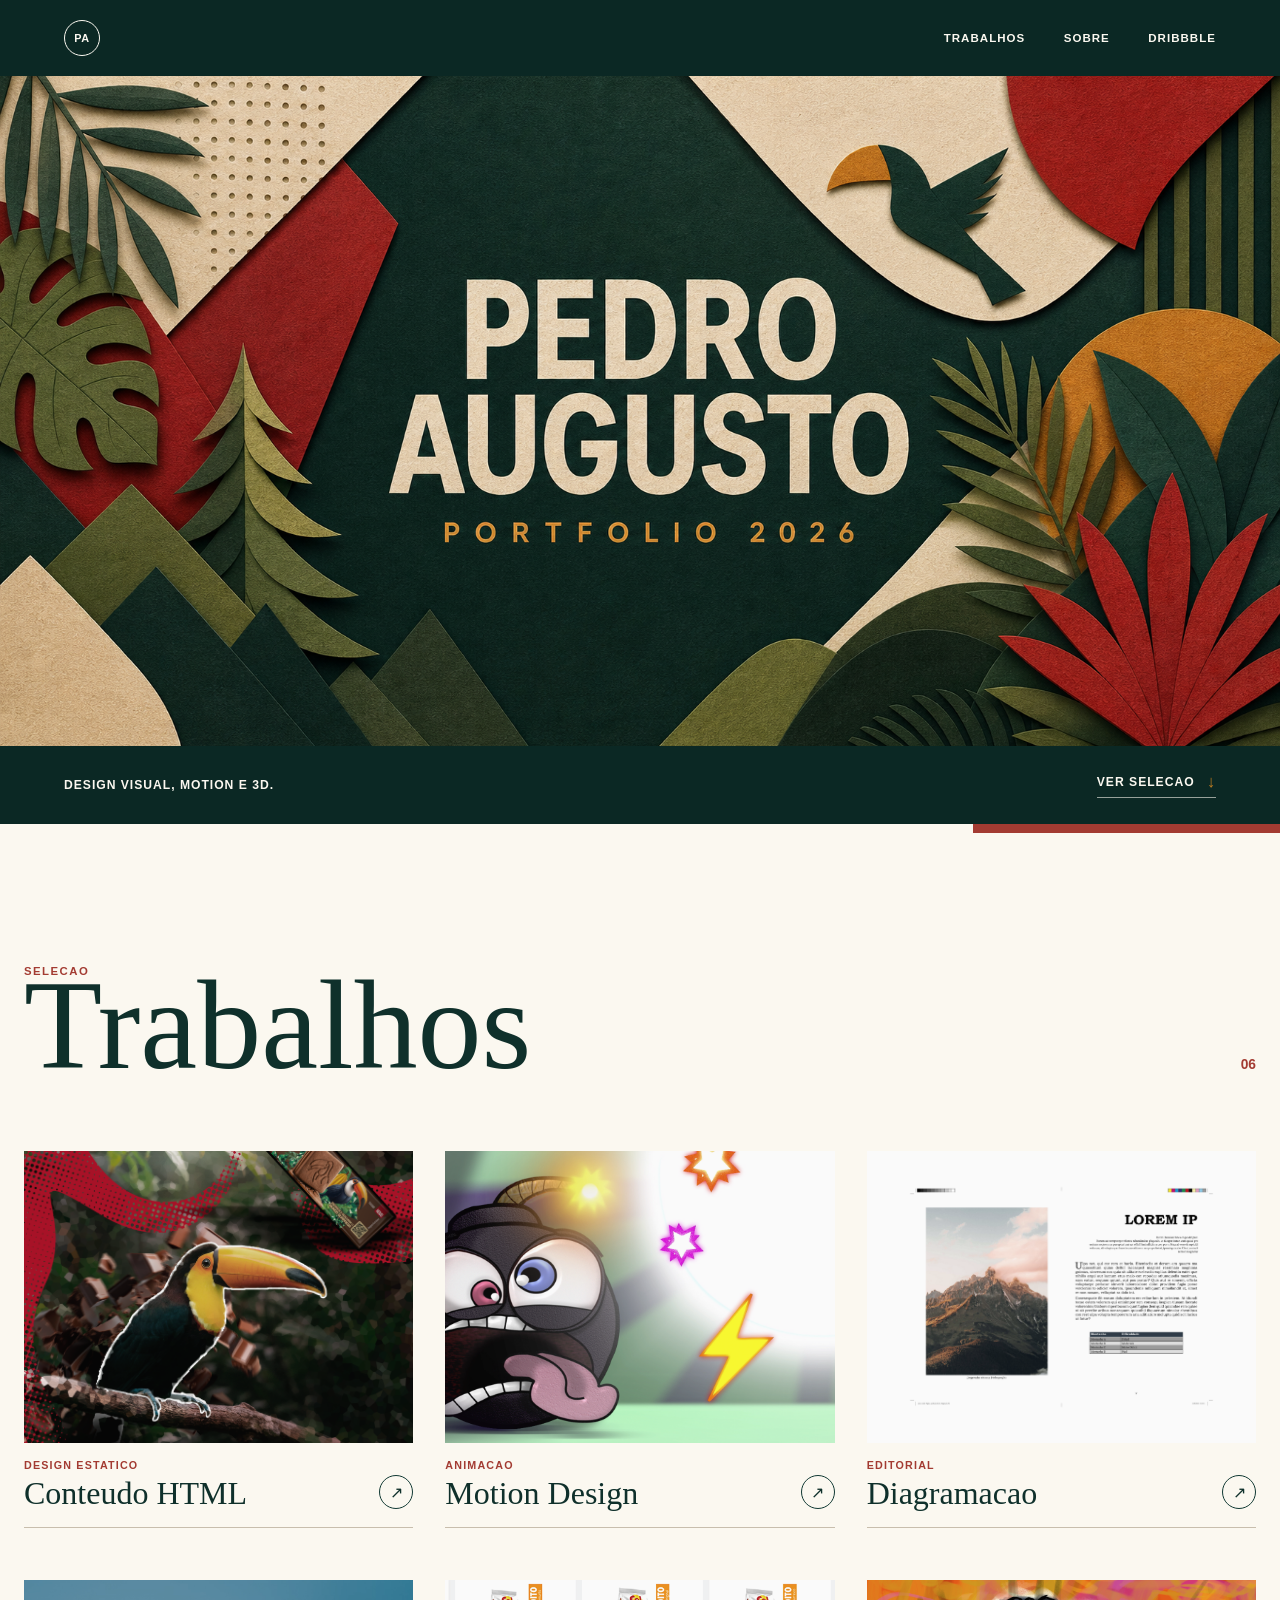
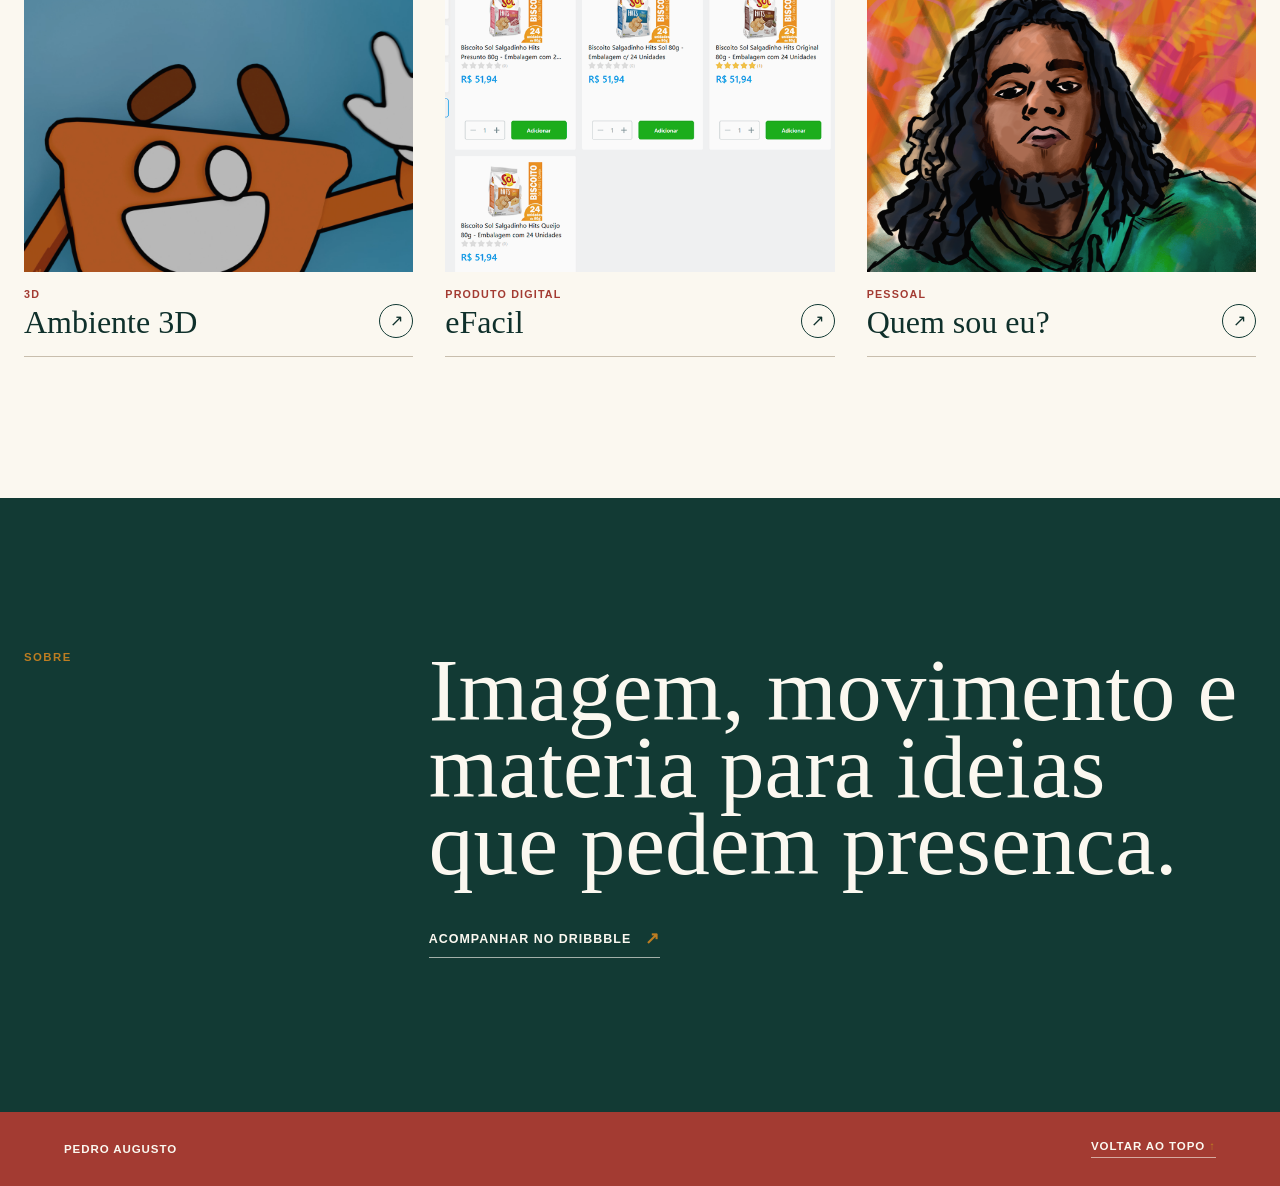
==== index.html @ 2bfa4f3a "Modernizar cards e animacoes do portfolio Updated stylesheet link and modified project section to en" ====
<!doctype html>
<html lang="pt-BR">
  <head>
    <meta charset="utf-8" />
    <meta name="viewport" content="width=device-width, initial-scale=1" />
    <meta
      name="description"
      content="Portfolio de Pedro Augusto: design visual, motion, editorial e 3D."
    />
    <meta property="og:title" content="Pedro Augusto | Portfolio 2026" />
    <meta
      property="og:description"
      content="Design visual, motion, editorial e 3D."
    />
    <meta
      property="og:image"
      content="https://pepogugu.github.io/Portf-lio/public/og.png"
    />
    <title>Pedro Augusto | Portfolio 2026</title>
    <link rel="stylesheet" href="./portfolio.css?v=modern-windows" />
  </head>
  <body>
    <header class="site-header">
      <a class="monogram" href="#inicio" aria-label="Pedro Augusto, inicio">PA</a>
      <nav aria-label="Navegacao principal">
        <a href="#trabalhos">Trabalhos</a>
        <a href="#sobre">Sobre</a>
        <a
          href="https://dribbble.com/shots/26681140-PORTF-LIO-ANIMA-O-MOTION-DESIGN"
          target="_blank"
          rel="noreferrer"
        >
          Dribbble
        </a>
      </nav>
    </header>

    <main>
      <section class="cover" id="inicio" aria-labelledby="portfolio-title">
        <h1 class="visually-hidden" id="portfolio-title">Pedro Augusto | Portfolio 2026</h1>
        <img
          class="cover-art"
          src="./public/og.png"
          alt="Identidade visual de Pedro Augusto em colagem de papel recortado"
        />
        <div class="cover-caption">
          <p>Design visual, motion e 3D.</p>
          <a href="#trabalhos">Ver selecao <span aria-hidden="true">&darr;</span></a>
        </div>
      </section>

      <section class="work" id="trabalhos" aria-labelledby="work-title">
        <div class="content-frame">
          <div class="section-heading reveal">
            <div>
              <p class="eyebrow">Selecao</p>
              <h2 id="work-title">Trabalhos</h2>
            </div>
            <span class="section-count">06</span>
          </div>

          <div class="project-grid">
            <article class="project reveal" style="--reveal-delay: 40ms">
              <a href="./public/projects/html-design-estatico.png" target="_blank" rel="noreferrer">
                <div class="project-media">
                  <img src="./public/projects/html-design-estatico.png" alt="Conteudo HTML" />
                </div>
                <div class="project-meta">
                  <div>
                    <p>Design estatico</p>
                    <h3>Conteudo HTML</h3>
                  </div>
                  <span aria-hidden="true">&nearr;</span>
                </div>
              </a>
            </article>

            <article class="project reveal" style="--reveal-delay: 100ms">
              <a href="./public/projects/motion-design.png" target="_blank" rel="noreferrer">
                <div class="project-media">
                  <img src="./public/projects/motion-design.png" alt="Motion Design" />
                </div>
                <div class="project-meta">
                  <div>
                    <p>Animacao</p>
                    <h3>Motion Design</h3>
                  </div>
                  <span aria-hidden="true">&nearr;</span>
                </div>
              </a>
            </article>

            <article class="project reveal" style="--reveal-delay: 160ms">
              <a href="./public/projects/diagramacao.jpg" target="_blank" rel="noreferrer">
                <div class="project-media">
                  <img src="./public/projects/diagramacao.jpg" alt="Diagramacao" />
                </div>
                <div class="project-meta">
                  <div>
                    <p>Editorial</p>
                    <h3>Diagramacao</h3>
                  </div>
                  <span aria-hidden="true">&nearr;</span>
                </div>
              </a>
            </article>

            <article class="project reveal" style="--reveal-delay: 220ms">
              <a href="./public/projects/ambiente-3d.png" target="_blank" rel="noreferrer">
                <div class="project-media">
                  <img src="./public/projects/ambiente-3d.png" alt="Ambiente 3D" />
                </div>
                <div class="project-meta">
                  <div>
                    <p>3D</p>
                    <h3>Ambiente 3D</h3>
                  </div>
                  <span aria-hidden="true">&nearr;</span>
                </div>
              </a>
            </article>

            <article class="project reveal" style="--reveal-delay: 280ms">
              <a href="./public/projects/efacil.png" target="_blank" rel="noreferrer">
                <div class="project-media">
                  <img src="./public/projects/efacil.png" alt="eFacil" />
                </div>
                <div class="project-meta">
                  <div>
                    <p>Produto digital</p>
                    <h3>eFacil</h3>
                  </div>
                  <span aria-hidden="true">&nearr;</span>
                </div>
              </a>
            </article>

            <article class="project reveal" style="--reveal-delay: 340ms">
              <a href="./public/projects/quem-sou-eu.png" target="_blank" rel="noreferrer">
                <div class="project-media">
                  <img src="./public/projects/quem-sou-eu.png" alt="Quem sou eu?" />
                </div>
                <div class="project-meta">
                  <div>
                    <p>Pessoal</p>
                    <h3>Quem sou eu?</h3>
                  </div>
                  <span aria-hidden="true">&nearr;</span>
                </div>
              </a>
            </article>
          </div>
        </div>
      </section>

      <section class="about" id="sobre">
        <div class="content-frame about-layout reveal">
          <p class="eyebrow">Sobre</p>
          <div>
            <h2>Imagem, movimento e materia para ideias que pedem presenca.</h2>
            <a
              class="about-link"
              href="https://dribbble.com/shots/26681140-PORTF-LIO-ANIMA-O-MOTION-DESIGN"
              target="_blank"
              rel="noreferrer"
            >
              Acompanhar no Dribbble <span aria-hidden="true">&nearr;</span>
            </a>
          </div>
        </div>
      </section>
    </main>

    <footer>
      <p>Pedro Augusto</p>
      <a href="#inicio">Voltar ao topo <span aria-hidden="true">&uarr;</span></a>
    </footer>

    <script>
      const reduceMotion = window.matchMedia("(prefers-reduced-motion: reduce)");
      const revealItems = document.querySelectorAll(".reveal");

      if (!reduceMotion.matches && "IntersectionObserver" in window) {
        document.documentElement.classList.add("motion-ready");
        const observer = new IntersectionObserver(
          (entries, currentObserver) => {
            entries.forEach((entry) => {
              if (entry.isIntersecting) {
                entry.target.classList.add("is-visible");
                currentObserver.unobserve(entry.target);
              }
            });
          },
          { threshold: 0.12 }
        );

        revealItems.forEach((item) => observer.observe(item));
      } else {
        revealItems.forEach((item) => item.classList.add("is-visible"));
      }
    </script>
  </body>
</html>
---- portfolio.css ----
:root {
  --paper: #f1eadc;
  --paper-light: #fbf8f0;
  --ink: #0f302b;
  --forest: #123a34;
  --forest-deep: #0b2824;
  --brick: #a33b32;
  --ochre: #bd7d22;
  --moss: #64723a;
  --line: #c8bead;
}

* {
  box-sizing: border-box;
}

html {
  scroll-behavior: smooth;
}

body {
  min-width: 320px;
  margin: 0;
  background: var(--paper);
  color: var(--ink);
  font-family: Arial, Helvetica, sans-serif;
}

::selection {
  background: var(--brick);
  color: var(--paper-light);
}

a {
  color: inherit;
  text-decoration: none;
}

img {
  display: block;
  max-width: 100%;
}

.visually-hidden {
  position: absolute;
  width: 1px;
  height: 1px;
  overflow: hidden;
  clip: rect(0 0 0 0);
  clip-path: inset(50%);
  white-space: nowrap;
}

.content-frame {
  width: min(100% - 48px, 1440px);
  margin: 0 auto;
}

.site-header {
  display: flex;
  min-height: 76px;
  align-items: center;
  justify-content: space-between;
  padding: 0 clamp(24px, 5vw, 76px);
  background: var(--forest-deep);
  color: var(--paper-light);
}

.monogram {
  display: grid;
  width: 36px;
  height: 36px;
  place-items: center;
  border: 1px solid currentColor;
  border-radius: 50%;
  color: var(--paper-light);
  font-size: 0.68rem;
  font-weight: 800;
  letter-spacing: 0.05em;
}

.site-header nav {
  display: flex;
  gap: clamp(18px, 3vw, 44px);
  align-items: center;
  font-size: 0.72rem;
  font-weight: 800;
  letter-spacing: 0.09em;
  text-transform: uppercase;
}

.site-header nav a {
  border-bottom: 1px solid transparent;
  padding: 7px 0;
}

.site-header nav a:hover {
  border-color: var(--ochre);
}

.cover {
  background: var(--forest-deep);
}

.cover-art {
  width: 100%;
  aspect-ratio: 1.91 / 1;
  object-fit: cover;
  object-position: center;
}

.cover-caption {
  display: flex;
  min-height: 78px;
  align-items: center;
  justify-content: space-between;
  gap: 24px;
  padding: 18px clamp(24px, 5vw, 76px);
  background: var(--forest-deep);
  color: var(--paper-light);
}

.cover-caption p,
.cover-caption a {
  margin: 0;
  font-size: 0.76rem;
  font-weight: 800;
  letter-spacing: 0.08em;
  text-transform: uppercase;
}

.cover-caption a {
  display: inline-flex;
  gap: 12px;
  align-items: center;
  border-bottom: 1px solid rgb(251 248 240 / 58%);
  padding-bottom: 5px;
}

.cover-caption a span {
  color: var(--ochre);
  font-size: 1.05rem;
}

.work {
  position: relative;
  overflow: hidden;
  padding: clamp(80px, 11vw, 170px) 0;
  background: var(--paper-light);
}

.work::before {
  position: absolute;
  top: 0;
  right: 0;
  width: min(24vw, 360px);
  height: 9px;
  background: var(--brick);
  content: "";
}

.section-heading {
  display: grid;
  grid-template-columns: 1fr auto;
  gap: 12px 24px;
  align-items: end;
  margin-bottom: clamp(42px, 6vw, 78px);
}

.eyebrow {
  grid-column: 1 / -1;
  margin: 0;
  color: var(--brick);
  font-size: 0.71rem;
  font-weight: 800;
  letter-spacing: 0.13em;
  text-transform: uppercase;
}

.section-heading h2,
.about h2,
.project-meta h3 {
  font-family: Georgia, "Times New Roman", serif;
  font-weight: 500;
  letter-spacing: 0;
}

.section-heading h2 {
  margin: 0;
  font-size: clamp(4rem, 10vw, 9.4rem);
  line-height: 0.76;
}

.section-count {
  margin-bottom: 2px;
  color: var(--brick);
  font-size: 0.86rem;
  font-weight: 800;
}

.project-grid {
  display: grid;
  grid-template-columns: repeat(12, minmax(0, 1fr));
  gap: clamp(32px, 4vw, 62px) clamp(18px, 2.5vw, 36px);
}

.project {
  grid-column: span 4;
}

.project-featured {
  grid-column: span 7;
}

.project-motion {
  grid-column: span 5;
}

.project-editorial,
.project-product {
  grid-column: span 4;
}

.project-3d,
.project-personal {
  grid-column: span 6;
}

.project a {
  display: block;
}

.project-media {
  overflow: hidden;
  background: var(--forest);
  aspect-ratio: 4 / 3;
}

.project-featured .project-media,
.project-3d .project-media {
  aspect-ratio: 16 / 10;
}

.project-media img {
  width: 100%;
  height: 100%;
  object-fit: cover;
  filter: saturate(0.82) contrast(0.96);
  transition: transform 400ms ease, filter 240ms ease;
}

.project a:hover .project-media img {
  filter: saturate(1) contrast(1);
  transform: scale(1.025);
}

.project-meta {
  display: flex;
  align-items: flex-end;
  justify-content: space-between;
  gap: 16px;
  border-bottom: 1px solid var(--line);
  padding: 16px 0 18px;
}

.project-meta p {
  margin: 0 0 7px;
  color: var(--brick);
  font-size: 0.67rem;
  font-weight: 800;
  letter-spacing: 0.11em;
  text-transform: uppercase;
}

.project-meta h3 {
  margin: 0;
  font-size: clamp(1.5rem, 2.5vw, 2.35rem);
  line-height: 0.98;
}

.project-meta > span {
  display: grid;
  width: 34px;
  height: 34px;
  flex: 0 0 auto;
  place-items: center;
  border: 1px solid var(--forest);
  border-radius: 50%;
  font-size: 1rem;
}

.project a:hover .project-meta > span {
  background: var(--forest);
  color: var(--paper-light);
}

.about {
  padding: clamp(84px, 12vw, 180px) 0;
  background: var(--forest);
  color: var(--paper-light);
}

.about-layout {
  display: grid;
  grid-template-columns: minmax(120px, 0.35fr) minmax(0, 1fr);
  gap: 30px clamp(32px, 9vw, 180px);
}

.about .eyebrow {
  grid-column: auto;
  color: var(--ochre);
}

.about h2 {
  max-width: 950px;
  margin: 0;
  font-size: clamp(3.2rem, 7vw, 8.2rem);
  line-height: 0.86;
}

.about-link {
  display: inline-flex;
  align-items: center;
  gap: 14px;
  margin-top: 46px;
  border-bottom: 1px solid rgb(251 248 240 / 62%);
  padding-bottom: 8px;
  font-size: 0.78rem;
  font-weight: 800;
  letter-spacing: 0.08em;
  text-transform: uppercase;
}

.about-link span {
  color: var(--ochre);
  font-size: 1.05rem;
}

footer {
  display: flex;
  align-items: center;
  justify-content: space-between;
  gap: 18px;
  padding: 28px clamp(24px, 5vw, 76px);
  background: var(--brick);
  color: var(--paper-light);
  font-size: 0.72rem;
  font-weight: 800;
  letter-spacing: 0.08em;
  text-transform: uppercase;
}

footer p {
  margin: 0;
}

footer a {
  border-bottom: 1px solid rgb(251 248 240 / 58%);
  padding-bottom: 5px;
}

footer a span {
  color: var(--ochre);
}

@media (max-width: 760px) {
  .content-frame {
    width: min(100% - 32px, 1440px);
  }

  .site-header {
    min-height: 66px;
    padding: 0 16px;
  }

  .site-header nav {
    gap: 16px;
    font-size: 0.62rem;
  }

  .site-header nav a:nth-child(2) {
    display: none;
  }

  .cover-art {
    aspect-ratio: 4 / 5;
    object-position: 50% 50%;
  }

  .cover-caption {
    min-height: 110px;
    align-items: flex-start;
    flex-direction: column;
    gap: 12px;
    padding: 22px 16px;
  }

  .section-heading {
    margin-bottom: 46px;
  }

  .project,
  .project-featured,
  .project-motion,
  .project-editorial,
  .project-product,
  .project-3d,
  .project-personal {
    grid-column: span 6;
  }

  .project-featured .project-media,
  .project-3d .project-media {
    aspect-ratio: 4 / 3;
  }

  .about-layout {
    grid-template-columns: 1fr;
  }

  .about .eyebrow {
    grid-column: auto;
  }
}

@media (max-width: 520px) {
  .work {
    padding: 78px 0;
  }

  .section-heading h2 {
    font-size: clamp(3rem, 15vw, 4rem);
  }

  .project-grid {
    grid-template-columns: 1fr;
    gap: 36px;
  }

  .project,
  .project-featured,
  .project-motion,
  .project-editorial,
  .project-product,
  .project-3d,
  .project-personal {
    grid-column: auto;
  }

  .project-media,
  .project-featured .project-media,
  .project-3d .project-media {
    aspect-ratio: 4 / 3;
  }

  .about {
    padding: 82px 0;
  }

  .about h2 {
    font-size: clamp(3.1rem, 15.5vw, 4.7rem);
  }

  footer {
    align-items: flex-start;
    flex-direction: column;
    padding: 24px 16px;
  }
}
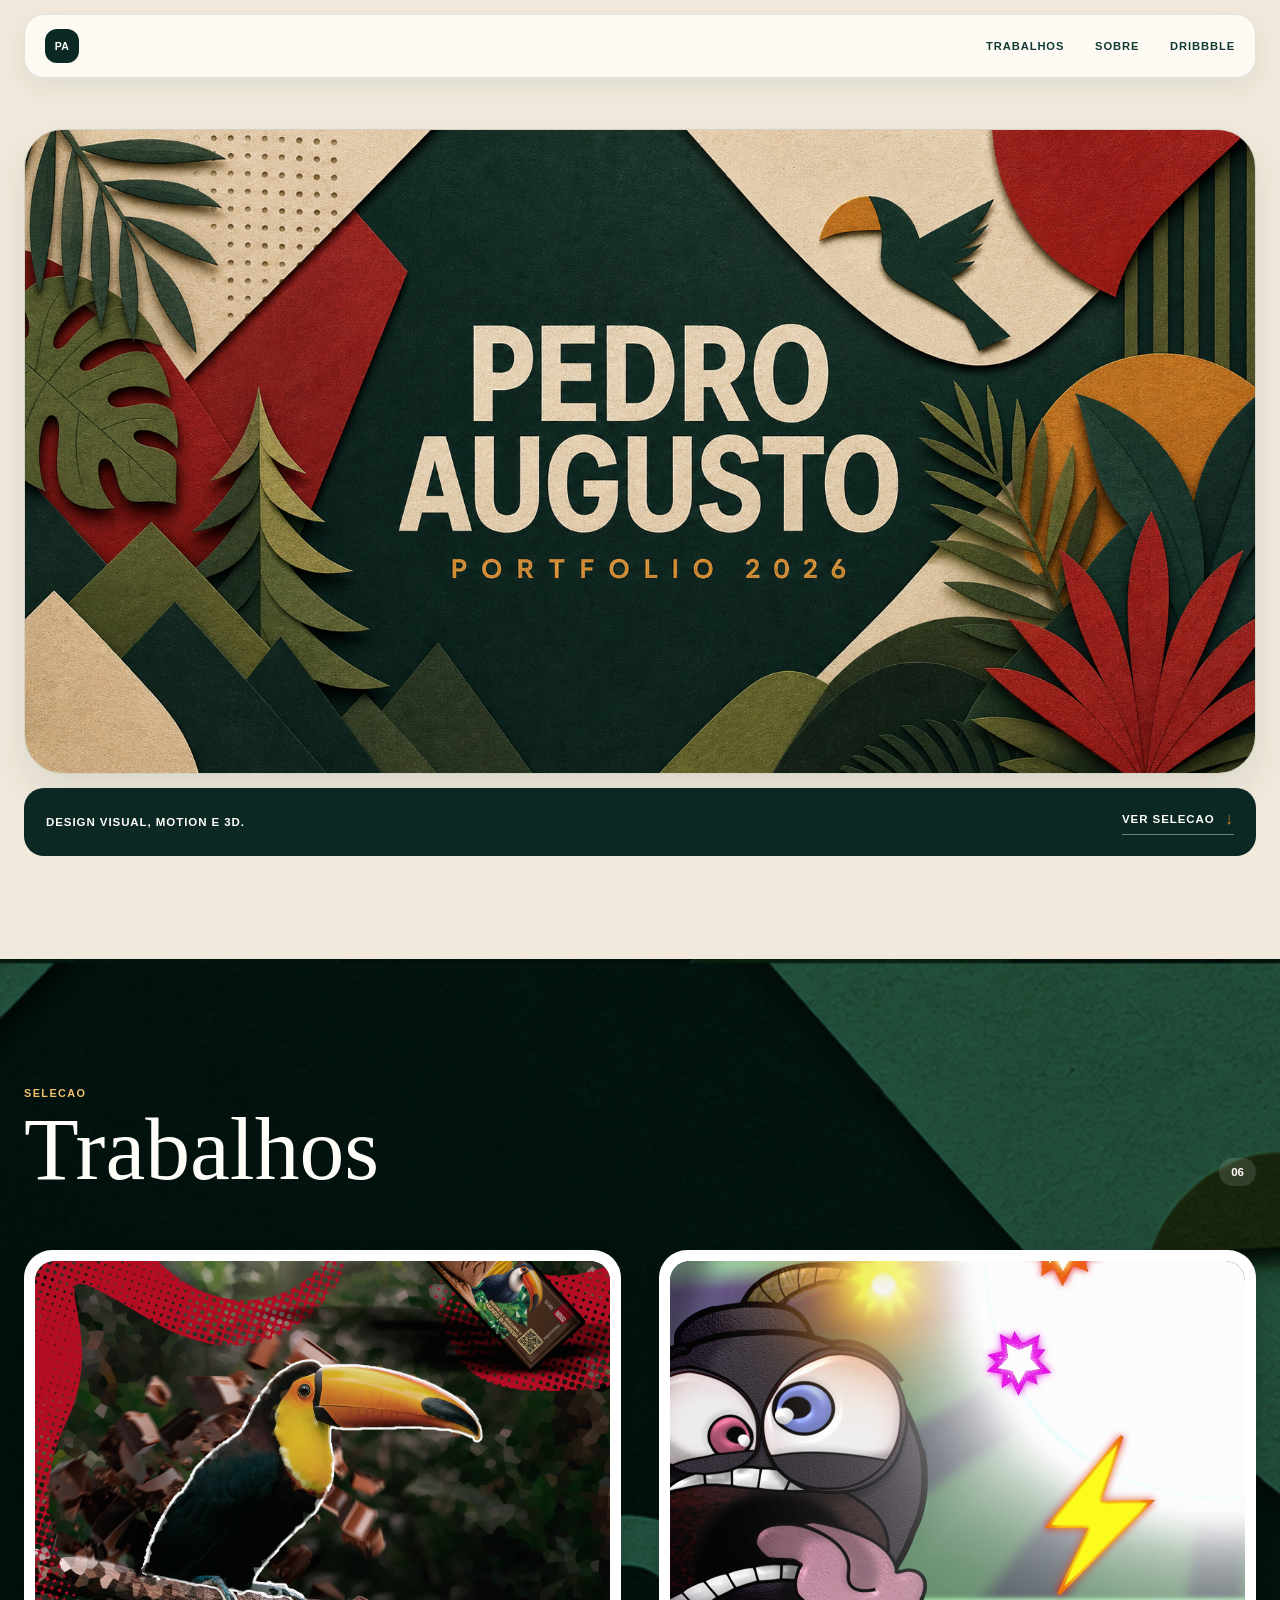
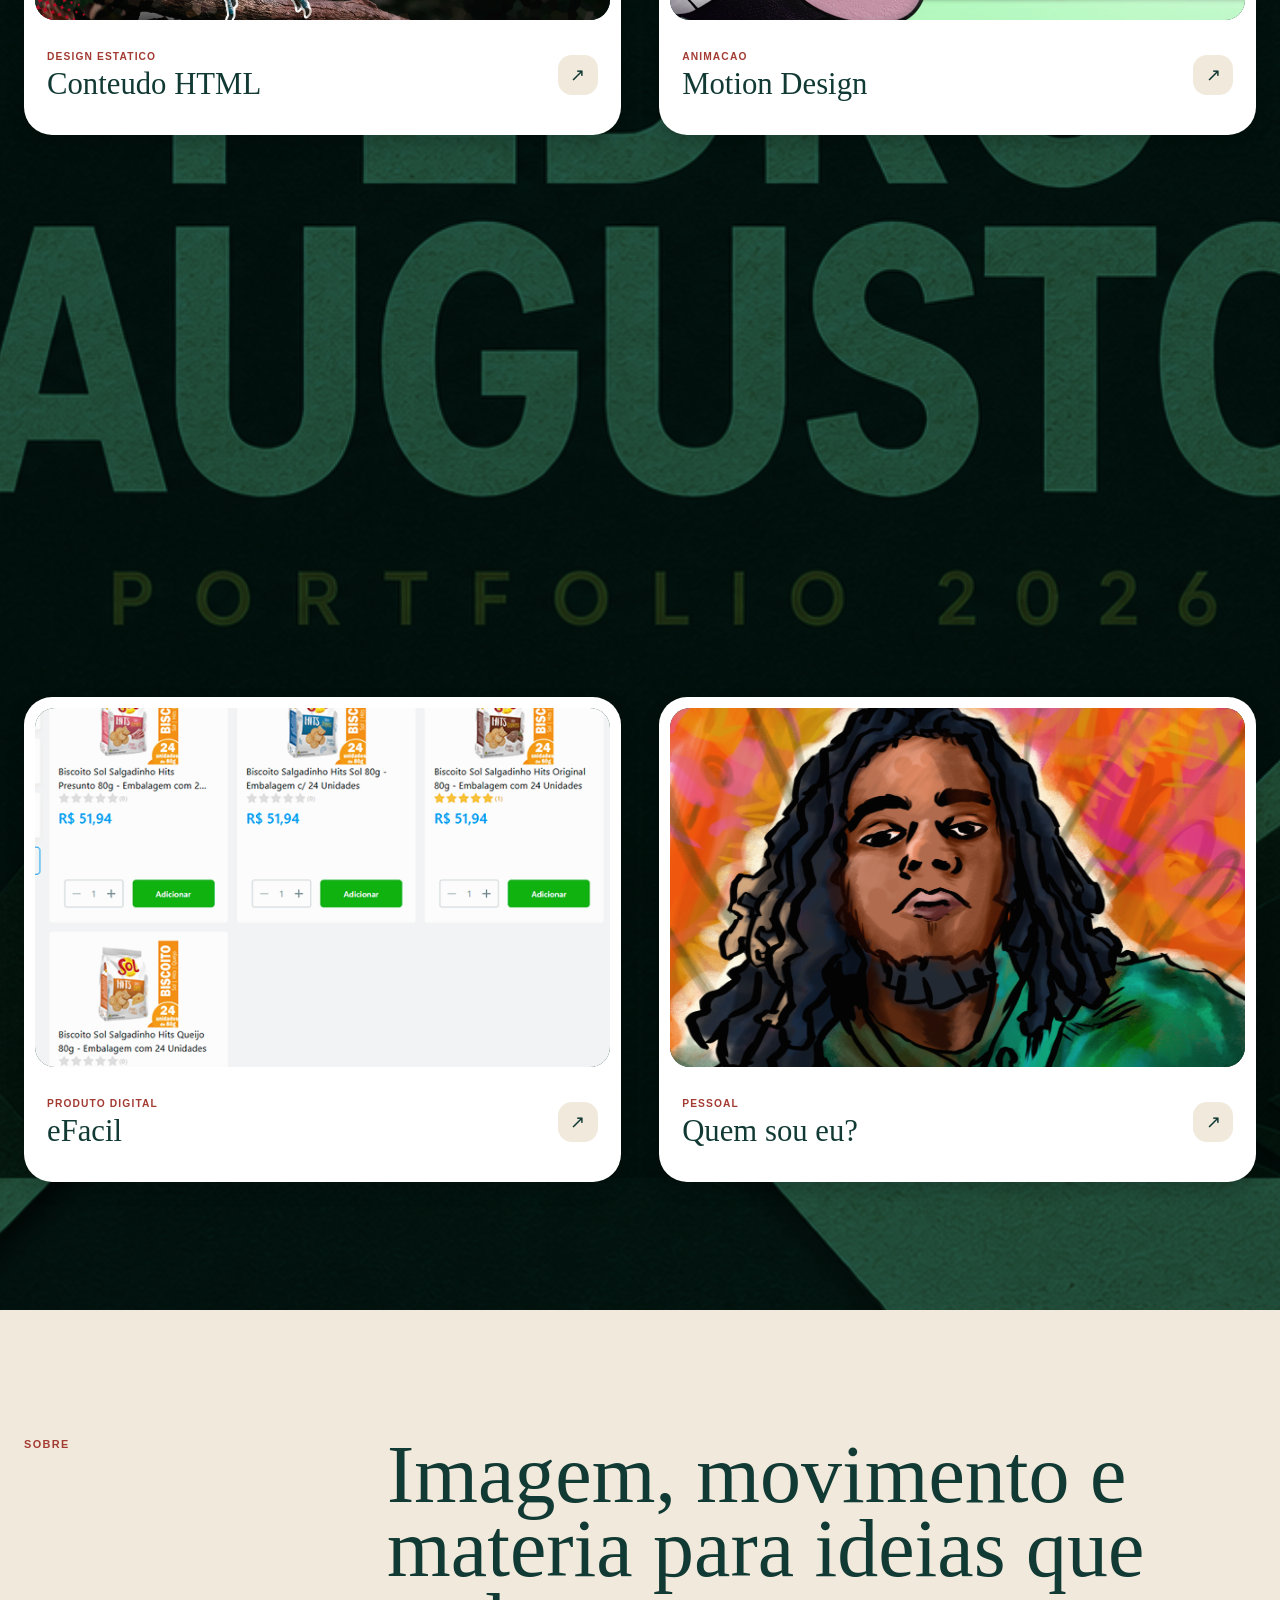
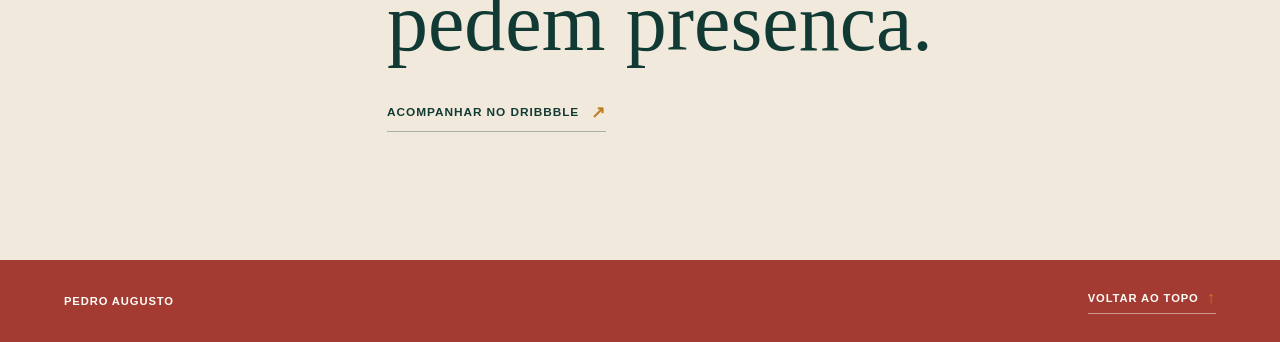
==== commit c520dacd: "Adicionar paginas para os projetos" ====
--- a/index.html
+++ b/index.html
@@ -17,7 +17,7 @@
       content="https://pepogugu.github.io/Portf-lio/public/og.png"
     />
     <title>Pedro Augusto | Portfolio 2026</title>
-    <link rel="stylesheet" href="./portfolio.css?v=modern-windows" />
+    <link rel="stylesheet" href="./portfolio.css?v=projects-and-wall" />
   </head>
   <body>
     <header class="site-header">
@@ -61,7 +61,7 @@
 
           <div class="project-grid">
             <article class="project reveal" style="--reveal-delay: 40ms">
-              <a href="./public/projects/html-design-estatico.png" target="_blank" rel="noreferrer">
+              <a href="./projeto.html?projeto=conteudo-html">
                 <div class="project-media">
                   <img src="./public/projects/html-design-estatico.png" alt="Conteudo HTML" />
                 </div>
@@ -76,7 +76,7 @@
             </article>
 
             <article class="project reveal" style="--reveal-delay: 100ms">
-              <a href="./public/projects/motion-design.png" target="_blank" rel="noreferrer">
+              <a href="./projeto.html?projeto=motion-design">
                 <div class="project-media">
                   <img src="./public/projects/motion-design.png" alt="Motion Design" />
                 </div>
@@ -91,7 +91,7 @@
             </article>
 
             <article class="project reveal" style="--reveal-delay: 160ms">
-              <a href="./public/projects/diagramacao.jpg" target="_blank" rel="noreferrer">
+              <a href="./projeto.html?projeto=diagramacao">
                 <div class="project-media">
                   <img src="./public/projects/diagramacao.jpg" alt="Diagramacao" />
                 </div>
@@ -106,7 +106,7 @@
             </article>
 
             <article class="project reveal" style="--reveal-delay: 220ms">
-              <a href="./public/projects/ambiente-3d.png" target="_blank" rel="noreferrer">
+              <a href="./projeto.html?projeto=ambiente-3d">
                 <div class="project-media">
                   <img src="./public/projects/ambiente-3d.png" alt="Ambiente 3D" />
                 </div>
@@ -121,7 +121,7 @@
             </article>
 
             <article class="project reveal" style="--reveal-delay: 280ms">
-              <a href="./public/projects/efacil.png" target="_blank" rel="noreferrer">
+              <a href="./projeto.html?projeto=efacil">
                 <div class="project-media">
                   <img src="./public/projects/efacil.png" alt="eFacil" />
                 </div>
@@ -136,7 +136,7 @@
             </article>
 
             <article class="project reveal" style="--reveal-delay: 340ms">
-              <a href="./public/projects/quem-sou-eu.png" target="_blank" rel="noreferrer">
+              <a href="./projeto.html?projeto=quem-sou-eu">
                 <div class="project-media">
                   <img src="./public/projects/quem-sou-eu.png" alt="Quem sou eu?" />
                 </div>
--- a/portfolio.css
+++ b/portfolio.css
@@ -1,13 +1,15 @@
 :root {
   --paper: #f1eadc;
-  --paper-light: #fbf8f0;
-  --ink: #0f302b;
+  --paper-light: #fffdf8;
+  --surface: #ffffff;
+  --ink: #123a34;
   --forest: #123a34;
   --forest-deep: #0b2824;
   --brick: #a33b32;
   --ochre: #bd7d22;
-  --moss: #64723a;
-  --line: #c8bead;
+  --line: #d9d1c4;
+  --shadow: 0 18px 42px rgb(15 48 43 / 10%);
+  --shadow-hover: 0 28px 56px rgb(15 48 43 / 18%);
 }
 
 * {
@@ -51,71 +53,112 @@
   white-space: nowrap;
 }
 
-.content-frame {
-  width: min(100% - 48px, 1440px);
+.content-frame,
+.cover {
+  width: min(100% - 48px, 1380px);
   margin: 0 auto;
 }
 
 .site-header {
-  display: flex;
-  min-height: 76px;
+  position: sticky;
+  z-index: 20;
+  top: 14px;
+  display: flex;
+  width: min(100% - 48px, 1380px);
+  min-height: 64px;
   align-items: center;
   justify-content: space-between;
-  padding: 0 clamp(24px, 5vw, 76px);
-  background: var(--forest-deep);
-  color: var(--paper-light);
+  margin: 14px auto 0;
+  border: 1px solid rgb(18 58 52 / 12%);
+  border-radius: 20px;
+  padding: 0 20px;
+  background: rgb(255 253 248 / 86%);
+  box-shadow: 0 9px 28px rgb(15 48 43 / 8%);
+  backdrop-filter: blur(16px);
+  color: var(--ink);
 }
 
 .monogram {
   display: grid;
-  width: 36px;
-  height: 36px;
+  width: 34px;
+  height: 34px;
   place-items: center;
-  border: 1px solid currentColor;
-  border-radius: 50%;
-  color: var(--paper-light);
-  font-size: 0.68rem;
-  font-weight: 800;
-  letter-spacing: 0.05em;
+  border-radius: 12px;
+  background: var(--forest-deep);
+  color: var(--paper-light);
+  font-size: 0.66rem;
+  font-weight: 800;
+  letter-spacing: 0.04em;
+  transition: transform 220ms ease, background 220ms ease;
+}
+
+.monogram:hover {
+  transform: rotate(-6deg) scale(1.05);
+  background: var(--brick);
 }
 
 .site-header nav {
   display: flex;
-  gap: clamp(18px, 3vw, 44px);
-  align-items: center;
-  font-size: 0.72rem;
-  font-weight: 800;
-  letter-spacing: 0.09em;
+  gap: clamp(16px, 2.4vw, 34px);
+  align-items: center;
+  font-size: 0.7rem;
+  font-weight: 800;
+  letter-spacing: 0.08em;
   text-transform: uppercase;
 }
 
 .site-header nav a {
-  border-bottom: 1px solid transparent;
-  padding: 7px 0;
-}
-
-.site-header nav a:hover {
-  border-color: var(--ochre);
+  position: relative;
+  padding: 8px 0;
+}
+
+.site-header nav a::after {
+  position: absolute;
+  right: 0;
+  bottom: 3px;
+  left: 0;
+  height: 2px;
+  transform: scaleX(0);
+  transform-origin: right;
+  background: var(--brick);
+  content: "";
+  transition: transform 220ms ease;
+}
+
+.site-header nav a:hover::after {
+  transform: scaleX(1);
+  transform-origin: left;
 }
 
 .cover {
-  background: var(--forest-deep);
+  padding: clamp(28px, 4vw, 56px) 0 clamp(64px, 8vw, 112px);
 }
 
 .cover-art {
   width: 100%;
   aspect-ratio: 1.91 / 1;
+  border: 1px solid rgb(18 58 52 / 14%);
+  border-radius: clamp(24px, 3vw, 42px);
   object-fit: cover;
   object-position: center;
+  box-shadow: var(--shadow);
+  transition: transform 700ms cubic-bezier(0.2, 0.7, 0.2, 1), box-shadow 700ms ease;
+}
+
+.cover:hover .cover-art {
+  transform: translateY(-5px);
+  box-shadow: var(--shadow-hover);
 }
 
 .cover-caption {
   display: flex;
-  min-height: 78px;
+  min-height: 68px;
   align-items: center;
   justify-content: space-between;
   gap: 24px;
-  padding: 18px clamp(24px, 5vw, 76px);
+  margin-top: 14px;
+  border-radius: 20px;
+  padding: 16px 22px;
   background: var(--forest-deep);
   color: var(--paper-light);
 }
@@ -123,7 +166,7 @@
 .cover-caption p,
 .cover-caption a {
   margin: 0;
-  font-size: 0.76rem;
+  font-size: 0.72rem;
   font-weight: 800;
   letter-spacing: 0.08em;
   text-transform: uppercase;
@@ -131,47 +174,48 @@
 
 .cover-caption a {
   display: inline-flex;
-  gap: 12px;
-  align-items: center;
-  border-bottom: 1px solid rgb(251 248 240 / 58%);
+  gap: 10px;
+  align-items: center;
+  border-bottom: 1px solid rgb(251 248 240 / 42%);
   padding-bottom: 5px;
 }
 
-.cover-caption a span {
+.cover-caption a span,
+.about-link span,
+footer a span {
   color: var(--ochre);
   font-size: 1.05rem;
+  transition: transform 220ms ease;
+}
+
+.cover-caption a:hover span,
+.about-link:hover span,
+footer a:hover span {
+  transform: translateY(3px);
 }
 
 .work {
-  position: relative;
-  overflow: hidden;
-  padding: clamp(80px, 11vw, 170px) 0;
-  background: var(--paper-light);
-}
-
-.work::before {
-  position: absolute;
-  top: 0;
-  right: 0;
-  width: min(24vw, 360px);
-  height: 9px;
-  background: var(--brick);
-  content: "";
+  padding: clamp(84px, 10vw, 144px) 0;
+  background-color: var(--forest-deep);
+  background-image: url("./public/og.png");
+  background-position: 50% 3%;
+  background-size: 270% auto;
+  background-blend-mode: soft-light;
+  color: var(--paper-light);
 }
 
 .section-heading {
-  display: grid;
-  grid-template-columns: 1fr auto;
-  gap: 12px 24px;
+  display: flex;
   align-items: end;
-  margin-bottom: clamp(42px, 6vw, 78px);
+  justify-content: space-between;
+  gap: 24px;
+  margin-bottom: clamp(38px, 5vw, 66px);
 }
 
 .eyebrow {
-  grid-column: 1 / -1;
-  margin: 0;
-  color: var(--brick);
-  font-size: 0.71rem;
+  margin: 0 0 12px;
+  color: #f3c16c;
+  font-size: 0.68rem;
   font-weight: 800;
   letter-spacing: 0.13em;
   text-transform: uppercase;
@@ -187,86 +231,66 @@
 
 .section-heading h2 {
   margin: 0;
-  font-size: clamp(4rem, 10vw, 9.4rem);
-  line-height: 0.76;
+  font-size: clamp(3.6rem, 7vw, 7rem);
+  line-height: 0.84;
 }
 
 .section-count {
-  margin-bottom: 2px;
-  color: var(--brick);
-  font-size: 0.86rem;
+  border-radius: 999px;
+  padding: 8px 12px;
+  background: rgb(255 253 248 / 12%);
+  color: var(--paper-light);
+  font-size: 0.72rem;
   font-weight: 800;
 }
 
 .project-grid {
   display: grid;
-  grid-template-columns: repeat(12, minmax(0, 1fr));
-  gap: clamp(32px, 4vw, 62px) clamp(18px, 2.5vw, 36px);
-}
-
-.project {
-  grid-column: span 4;
-}
-
-.project-featured {
-  grid-column: span 7;
-}
-
-.project-motion {
-  grid-column: span 5;
-}
-
-.project-editorial,
-.project-product {
-  grid-column: span 4;
-}
-
-.project-3d,
-.project-personal {
-  grid-column: span 6;
+  grid-template-columns: repeat(2, minmax(0, 1fr));
+  gap: clamp(22px, 3vw, 40px);
 }
 
 .project a {
-  display: block;
+  display: flex;
+  height: 100%;
+  flex-direction: column;
+  border: 1px solid rgb(255 253 248 / 14%);
+  border-radius: 28px;
+  padding: 10px;
+  background: var(--surface);
+  box-shadow: 0 8px 18px rgb(0 0 0 / 18%);
+  color: var(--ink);
+  transition: transform 360ms cubic-bezier(0.2, 0.7, 0.2, 1), box-shadow 360ms ease, border-color 240ms ease;
 }
 
 .project-media {
   overflow: hidden;
+  aspect-ratio: 16 / 10;
+  border-radius: 20px;
   background: var(--forest);
-  aspect-ratio: 4 / 3;
-}
-
-.project-featured .project-media,
-.project-3d .project-media {
-  aspect-ratio: 16 / 10;
 }
 
 .project-media img {
   width: 100%;
   height: 100%;
   object-fit: cover;
-  filter: saturate(0.82) contrast(0.96);
-  transition: transform 400ms ease, filter 240ms ease;
-}
-
-.project a:hover .project-media img {
-  filter: saturate(1) contrast(1);
-  transform: scale(1.025);
+  filter: saturate(0.9) contrast(0.98);
+  transition: transform 620ms cubic-bezier(0.2, 0.7, 0.2, 1), filter 360ms ease;
 }
 
 .project-meta {
   display: flex;
-  align-items: flex-end;
+  min-height: 104px;
+  align-items: center;
   justify-content: space-between;
   gap: 16px;
-  border-bottom: 1px solid var(--line);
-  padding: 16px 0 18px;
+  padding: 18px 12px 12px;
 }
 
 .project-meta p {
   margin: 0 0 7px;
   color: var(--brick);
-  font-size: 0.67rem;
+  font-size: 0.64rem;
   font-weight: 800;
   letter-spacing: 0.11em;
   text-transform: uppercase;
@@ -274,66 +298,78 @@
 
 .project-meta h3 {
   margin: 0;
-  font-size: clamp(1.5rem, 2.5vw, 2.35rem);
+  font-size: clamp(1.65rem, 2.4vw, 2.35rem);
   line-height: 0.98;
 }
 
 .project-meta > span {
   display: grid;
-  width: 34px;
-  height: 34px;
+  width: 40px;
+  height: 40px;
   flex: 0 0 auto;
   place-items: center;
-  border: 1px solid var(--forest);
-  border-radius: 50%;
-  font-size: 1rem;
+  border-radius: 14px;
+  background: var(--paper);
+  color: var(--forest);
+  font-size: 1.15rem;
+  transition: transform 280ms ease, background 280ms ease, color 280ms ease;
+}
+
+.project a:hover {
+  transform: translateY(-8px);
+  border-color: rgb(255 253 248 / 32%);
+  box-shadow: var(--shadow-hover);
+}
+
+.project a:hover .project-media img {
+  transform: scale(1.055);
+  filter: saturate(1.04) contrast(1);
 }
 
 .project a:hover .project-meta > span {
+  transform: translate(3px, -3px) rotate(4deg);
   background: var(--forest);
   color: var(--paper-light);
 }
 
 .about {
-  padding: clamp(84px, 12vw, 180px) 0;
-  background: var(--forest);
-  color: var(--paper-light);
+  padding: clamp(84px, 10vw, 144px) 0;
+  background: var(--paper);
+  color: var(--ink);
 }
 
 .about-layout {
   display: grid;
-  grid-template-columns: minmax(120px, 0.35fr) minmax(0, 1fr);
-  gap: 30px clamp(32px, 9vw, 180px);
+  grid-template-columns: minmax(140px, 0.3fr) minmax(0, 1fr);
+  gap: 30px clamp(32px, 8vw, 150px);
 }
 
 .about .eyebrow {
-  grid-column: auto;
-  color: var(--ochre);
+  color: var(--brick);
 }
 
 .about h2 {
-  max-width: 950px;
+  max-width: 870px;
   margin: 0;
-  font-size: clamp(3.2rem, 7vw, 8.2rem);
-  line-height: 0.86;
+  font-size: clamp(3rem, 6.4vw, 7rem);
+  line-height: 0.9;
 }
 
 .about-link {
   display: inline-flex;
   align-items: center;
-  gap: 14px;
-  margin-top: 46px;
-  border-bottom: 1px solid rgb(251 248 240 / 62%);
+  gap: 12px;
+  margin-top: 42px;
+  border-bottom: 1px solid rgb(18 58 52 / 32%);
   padding-bottom: 8px;
-  font-size: 0.78rem;
+  font-size: 0.74rem;
   font-weight: 800;
   letter-spacing: 0.08em;
   text-transform: uppercase;
 }
 
-.about-link span {
-  color: var(--ochre);
-  font-size: 1.05rem;
+.about-link:hover span {
+  transform: translate(3px, -3px);
 }
 
 footer {
@@ -344,7 +380,7 @@
   padding: 28px clamp(24px, 5vw, 76px);
   background: var(--brick);
   color: var(--paper-light);
-  font-size: 0.72rem;
+  font-size: 0.7rem;
   font-weight: 800;
   letter-spacing: 0.08em;
   text-transform: uppercase;
@@ -355,77 +391,79 @@
 }
 
 footer a {
-  border-bottom: 1px solid rgb(251 248 240 / 58%);
+  display: inline-flex;
+  gap: 8px;
+  align-items: center;
+  border-bottom: 1px solid rgb(251 248 240 / 48%);
   padding-bottom: 5px;
 }
 
-footer a span {
-  color: var(--ochre);
+.motion-ready .reveal {
+  opacity: 0;
+  transform: translateY(26px);
+  transition: opacity 620ms ease var(--reveal-delay, 0ms), transform 620ms cubic-bezier(0.2, 0.7, 0.2, 1) var(--reveal-delay, 0ms);
+}
+
+.motion-ready .reveal.is-visible {
+  opacity: 1;
+  transform: translateY(0);
 }
 
 @media (max-width: 760px) {
-  .content-frame {
-    width: min(100% - 32px, 1440px);
-  }
-
+  .content-frame,
+  .cover,
   .site-header {
-    min-height: 66px;
-    padding: 0 16px;
+    width: min(100% - 32px, 1380px);
+  }
+
+  .site-header {
+    top: 10px;
+    min-height: 58px;
+    margin-top: 10px;
+    border-radius: 16px;
+    padding: 0 14px;
   }
 
   .site-header nav {
-    gap: 16px;
-    font-size: 0.62rem;
+    gap: 14px;
+    font-size: 0.6rem;
   }
 
   .site-header nav a:nth-child(2) {
     display: none;
   }
 
+  .cover {
+    padding-top: 24px;
+  }
+
   .cover-art {
     aspect-ratio: 4 / 5;
-    object-position: 50% 50%;
+    border-radius: 24px;
   }
 
   .cover-caption {
-    min-height: 110px;
+    min-height: 98px;
     align-items: flex-start;
     flex-direction: column;
     gap: 12px;
-    padding: 22px 16px;
-  }
-
-  .section-heading {
-    margin-bottom: 46px;
-  }
-
-  .project,
-  .project-featured,
-  .project-motion,
-  .project-editorial,
-  .project-product,
-  .project-3d,
-  .project-personal {
-    grid-column: span 6;
-  }
-
-  .project-featured .project-media,
-  .project-3d .project-media {
-    aspect-ratio: 4 / 3;
+    border-radius: 18px;
+    padding: 20px;
   }
 
   .about-layout {
     grid-template-columns: 1fr;
   }
-
-  .about .eyebrow {
-    grid-column: auto;
-  }
-}
-
-@media (max-width: 520px) {
-  .work {
-    padding: 78px 0;
+}
+
+@media (max-width: 560px) {
+  .work,
+  .about {
+    padding: 76px 0;
+  }
+
+  .section-heading {
+    margin-bottom: 38px;
   }
 
   .section-heading h2 {
@@ -434,31 +472,23 @@
 
   .project-grid {
     grid-template-columns: 1fr;
-    gap: 36px;
-  }
-
-  .project,
-  .project-featured,
-  .project-motion,
-  .project-editorial,
-  .project-product,
-  .project-3d,
-  .project-personal {
-    grid-column: auto;
-  }
-
-  .project-media,
-  .project-featured .project-media,
-  .project-3d .project-media {
-    aspect-ratio: 4 / 3;
-  }
-
-  .about {
-    padding: 82px 0;
+    gap: 22px;
+  }
+
+  .project a {
+    border-radius: 24px;
+  }
+
+  .project-media {
+    border-radius: 16px;
+  }
+
+  .project-meta {
+    min-height: 96px;
   }
 
   .about h2 {
-    font-size: clamp(3.1rem, 15.5vw, 4.7rem);
+    font-size: clamp(3rem, 14.5vw, 4.5rem);
   }
 
   footer {
@@ -467,3 +497,17 @@
     padding: 24px 16px;
   }
 }
+
+@media (prefers-reduced-motion: reduce) {
+  html {
+    scroll-behavior: auto;
+  }
+
+  *,
+  *::before,
+  *::after {
+    transition-duration: 0.01ms !important;
+    animation-duration: 0.01ms !important;
+    animation-iteration-count: 1 !important;
+  }
+}
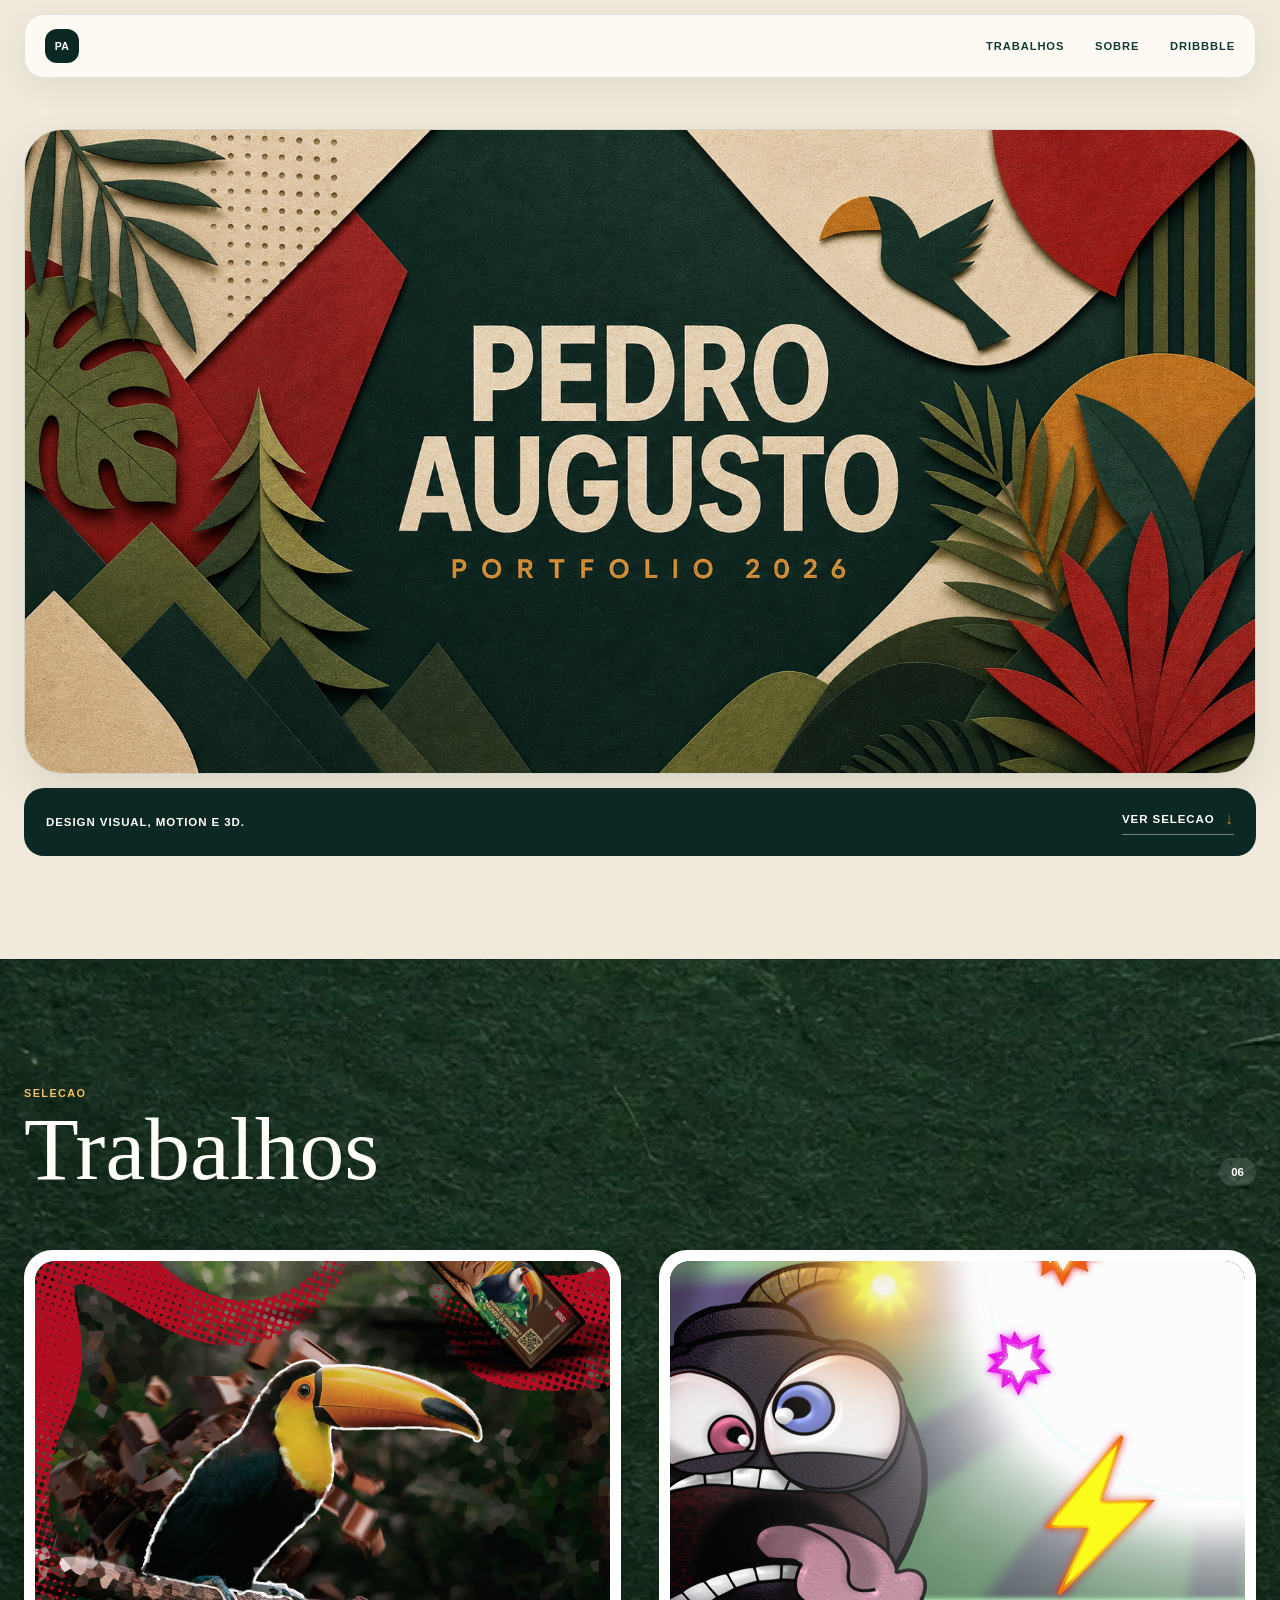
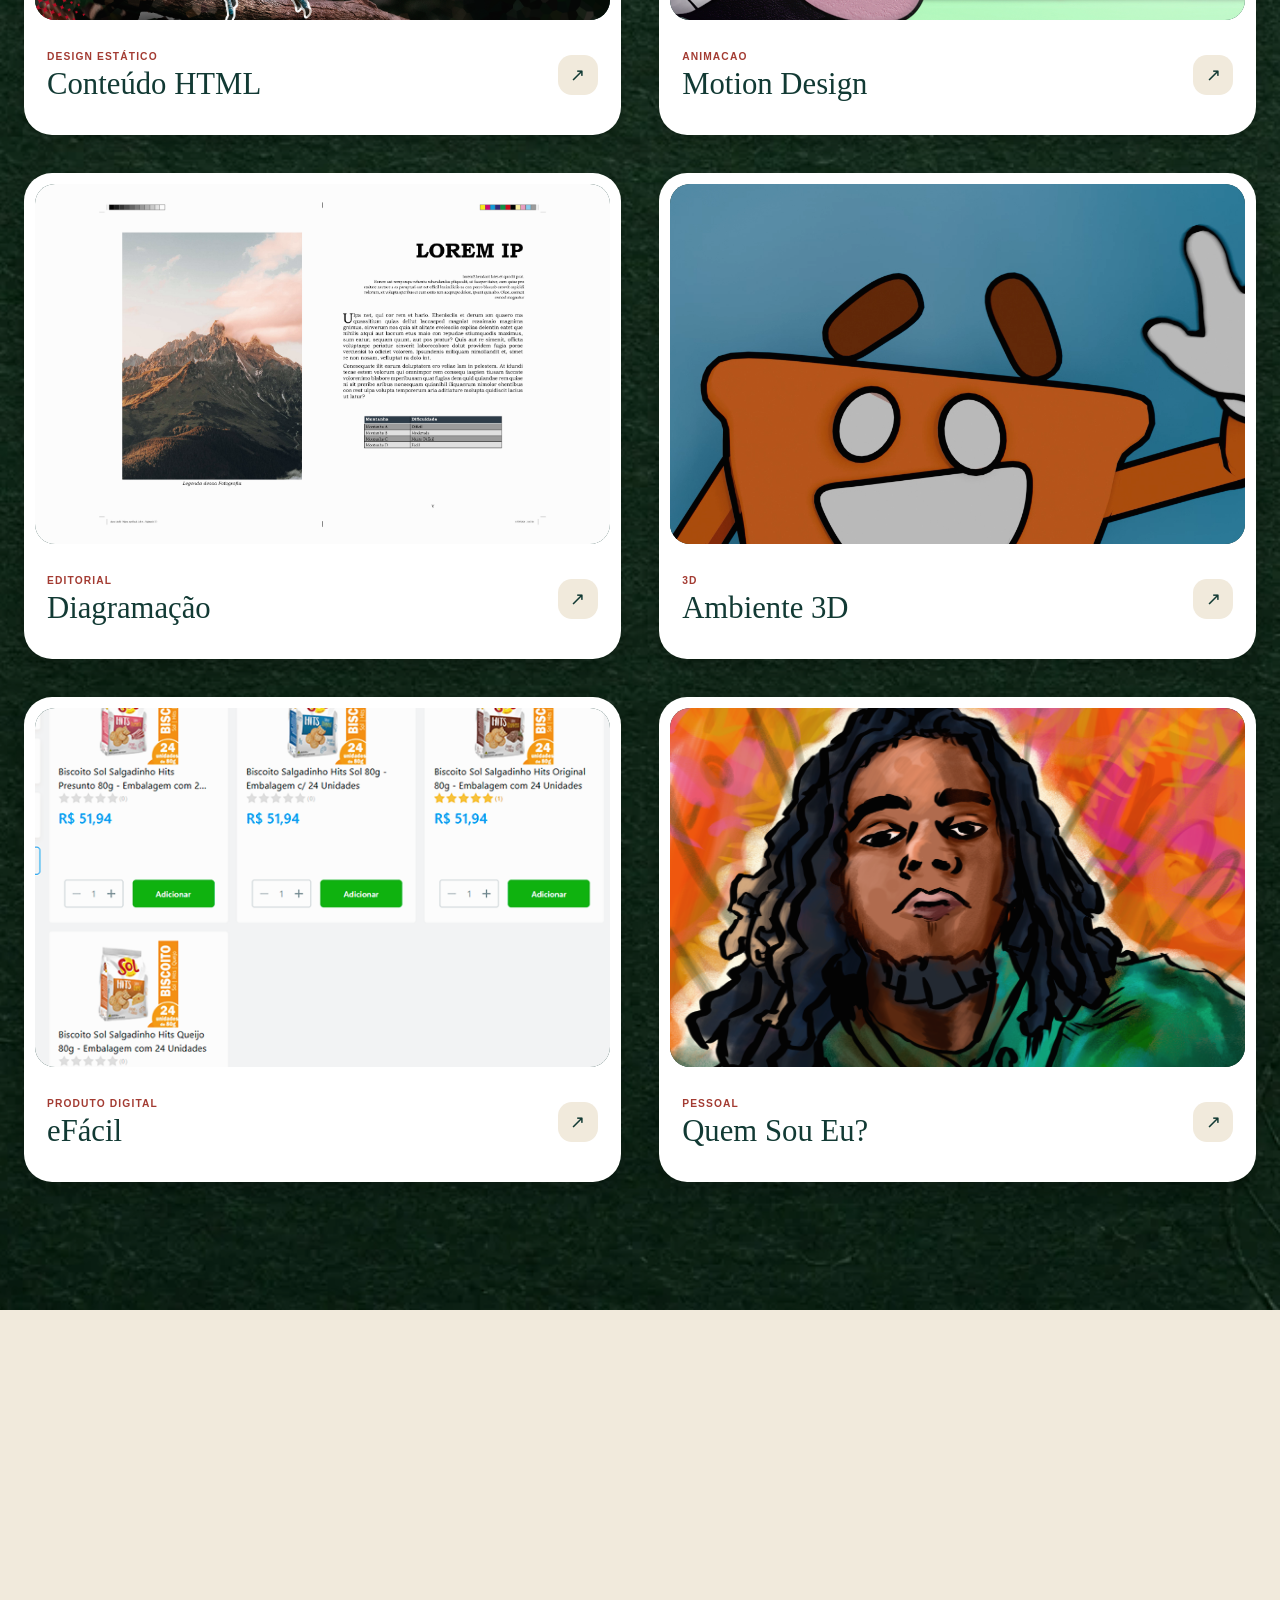
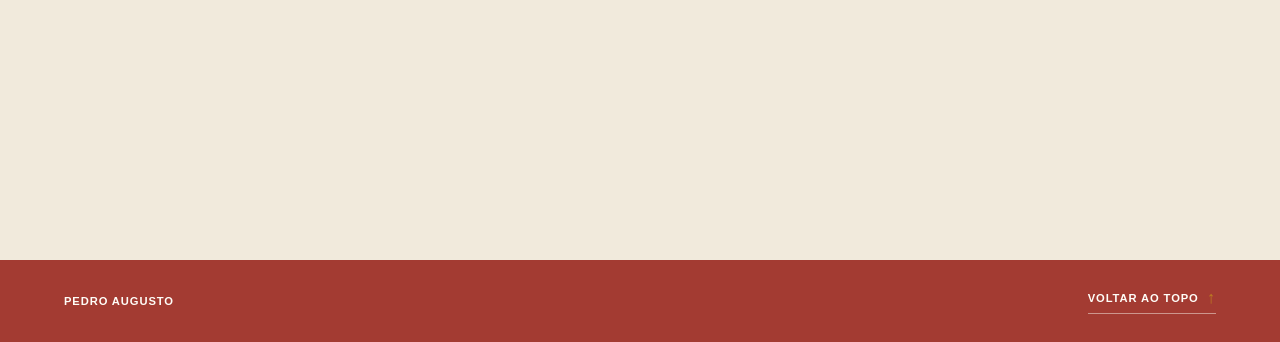
==== commit 4553d84b: "Atualizar títulos dos projetos" ====
--- a/index.html
+++ b/index.html
@@ -17,7 +17,7 @@
       content="https://pepogugu.github.io/Portf-lio/public/og.png"
     />
     <title>Pedro Augusto | Portfolio 2026</title>
-    <link rel="stylesheet" href="./portfolio.css?v=projects-and-wall" />
+    <link rel="stylesheet" href="./portfolio.css?v=project-galleries" />
   </head>
   <body>
     <header class="site-header">
@@ -63,12 +63,12 @@
             <article class="project reveal" style="--reveal-delay: 40ms">
               <a href="./projeto.html?projeto=conteudo-html">
                 <div class="project-media">
-                  <img src="./public/projects/html-design-estatico.png" alt="Conteudo HTML" />
-                </div>
-                <div class="project-meta">
-                  <div>
-                    <p>Design estatico</p>
-                    <h3>Conteudo HTML</h3>
+                  <img src="./public/projects/html-design-estatico.png" alt="Conteúdo HTML" />
+                </div>
+                <div class="project-meta">
+                  <div>
+                    <p>Design estático</p>
+                    <h3>Conteúdo HTML</h3>
                   </div>
                   <span aria-hidden="true">&nearr;</span>
                 </div>
@@ -93,12 +93,12 @@
             <article class="project reveal" style="--reveal-delay: 160ms">
               <a href="./projeto.html?projeto=diagramacao">
                 <div class="project-media">
-                  <img src="./public/projects/diagramacao.jpg" alt="Diagramacao" />
+                  <img src="./public/projects/diagramacao.jpg" alt="Diagramação" />
                 </div>
                 <div class="project-meta">
                   <div>
                     <p>Editorial</p>
-                    <h3>Diagramacao</h3>
+                    <h3>Diagramação</h3>
                   </div>
                   <span aria-hidden="true">&nearr;</span>
                 </div>
@@ -123,12 +123,12 @@
             <article class="project reveal" style="--reveal-delay: 280ms">
               <a href="./projeto.html?projeto=efacil">
                 <div class="project-media">
-                  <img src="./public/projects/efacil.png" alt="eFacil" />
+                  <img src="./public/projects/efacil.png" alt="eFácil" />
                 </div>
                 <div class="project-meta">
                   <div>
                     <p>Produto digital</p>
-                    <h3>eFacil</h3>
+                    <h3>eFácil</h3>
                   </div>
                   <span aria-hidden="true">&nearr;</span>
                 </div>
@@ -138,12 +138,12 @@
             <article class="project reveal" style="--reveal-delay: 340ms">
               <a href="./projeto.html?projeto=quem-sou-eu">
                 <div class="project-media">
-                  <img src="./public/projects/quem-sou-eu.png" alt="Quem sou eu?" />
+                  <img src="./public/projects/quem-sou-eu.png" alt="Quem Sou Eu?" />
                 </div>
                 <div class="project-meta">
                   <div>
                     <p>Pessoal</p>
-                    <h3>Quem sou eu?</h3>
+                    <h3>Quem Sou Eu?</h3>
                   </div>
                   <span aria-hidden="true">&nearr;</span>
                 </div>
--- a/portfolio.css
+++ b/portfolio.css
@@ -197,10 +197,10 @@
 .work {
   padding: clamp(84px, 10vw, 144px) 0;
   background-color: var(--forest-deep);
-  background-image: url("./public/og.png");
-  background-position: 50% 3%;
-  background-size: 270% auto;
-  background-blend-mode: soft-light;
+  background-image: url("[data-uri]");
+  background-position: center;
+  background-size: cover;
+  background-repeat: repeat-y;
   color: var(--paper-light);
 }
 
@@ -398,6 +398,138 @@
   padding-bottom: 5px;
 }
 
+.project-page {
+  background: var(--paper-light);
+}
+
+.project-detail {
+  padding-top: clamp(48px, 7vw, 94px);
+}
+
+.project-back {
+  display: inline-flex;
+  align-items: center;
+  gap: 9px;
+  color: var(--brick);
+  font-size: 0.72rem;
+  font-weight: 800;
+  letter-spacing: 0.08em;
+  text-transform: uppercase;
+}
+
+.project-back span {
+  font-size: 1.1rem;
+  transition: transform 220ms ease;
+}
+
+.project-back:hover span {
+  transform: translateX(-4px);
+}
+
+.project-detail-hero {
+  display: grid;
+  grid-template-columns: minmax(0, 0.68fr) minmax(0, 1.32fr);
+  gap: clamp(28px, 5vw, 82px);
+  align-items: center;
+  padding: clamp(54px, 9vw, 120px) 0;
+}
+
+.project-detail-copy .eyebrow {
+  color: var(--brick);
+}
+
+.project-detail-copy h1 {
+  max-width: 620px;
+  margin: 0;
+  font-family: Georgia, "Times New Roman", serif;
+  font-size: clamp(3.4rem, 6vw, 6.8rem);
+  font-weight: 500;
+  line-height: 0.88;
+}
+
+.project-intro {
+  max-width: 420px;
+  margin: 28px 0 0;
+  color: rgb(18 58 52 / 76%);
+  font-size: clamp(1rem, 1.5vw, 1.2rem);
+  line-height: 1.48;
+}
+
+.case-window {
+  overflow: hidden;
+  aspect-ratio: 16 / 11;
+  border: 1px solid rgb(18 58 52 / 12%);
+  border-radius: clamp(26px, 3vw, 38px);
+  padding: 12px;
+  background: var(--surface);
+  box-shadow: var(--shadow);
+}
+
+.case-window img {
+  width: 100%;
+  height: 100%;
+  border-radius: clamp(18px, 2vw, 28px);
+  object-fit: cover;
+}
+
+.project-facts {
+  display: grid;
+  grid-template-columns: repeat(2, minmax(0, 1fr));
+  gap: 18px;
+  padding: 0 0 clamp(76px, 10vw, 140px);
+}
+
+.project-facts > div {
+  border-top: 1px solid var(--line);
+  padding-top: 16px;
+}
+
+.project-facts p {
+  margin: 0 0 8px;
+  color: var(--brick);
+  font-size: 0.67rem;
+  font-weight: 800;
+  letter-spacing: 0.1em;
+  text-transform: uppercase;
+}
+
+.project-facts strong {
+  font-family: Georgia, "Times New Roman", serif;
+  font-size: clamp(1.4rem, 2vw, 2rem);
+  font-weight: 500;
+}
+
+.next-project {
+  padding: clamp(60px, 8vw, 110px) 0;
+  background: var(--forest-deep);
+  color: var(--paper-light);
+}
+
+.next-project .eyebrow {
+  color: #f3c16c;
+}
+
+.next-project a {
+  display: flex;
+  align-items: center;
+  justify-content: space-between;
+  gap: 24px;
+  font-family: Georgia, "Times New Roman", serif;
+  font-size: clamp(3rem, 6.4vw, 7rem);
+  line-height: 0.9;
+}
+
+.next-project a > span:last-child {
+  color: var(--ochre);
+  font-family: Arial, Helvetica, sans-serif;
+  font-size: clamp(2rem, 3vw, 3.3rem);
+  transition: transform 260ms ease;
+}
+
+.next-project a:hover > span:last-child {
+  transform: translate(5px, -5px);
+}
+
 .motion-ready .reveal {
   opacity: 0;
   transform: translateY(26px);
@@ -454,6 +586,16 @@
   .about-layout {
     grid-template-columns: 1fr;
   }
+
+  .project-detail-hero {
+    grid-template-columns: 1fr;
+    gap: 34px;
+    padding: 54px 0 68px;
+  }
+
+  .project-detail-copy h1 {
+    max-width: 720px;
+  }
 }
 
 @media (max-width: 560px) {
@@ -489,6 +631,34 @@
 
   .about h2 {
     font-size: clamp(3rem, 14.5vw, 4.5rem);
+  }
+
+  .project-detail {
+    padding-top: 38px;
+  }
+
+  .project-detail-hero {
+    padding-top: 44px;
+  }
+
+  .project-detail-copy h1 {
+    font-size: clamp(3.2rem, 15vw, 4.8rem);
+  }
+
+  .project-facts {
+    grid-template-columns: 1fr;
+    gap: 24px;
+    padding-bottom: 76px;
+  }
+
+  .case-window {
+    aspect-ratio: 4 / 3;
+    border-radius: 24px;
+    padding: 8px;
+  }
+
+  .case-window img {
+    border-radius: 17px;
   }
 
   footer {
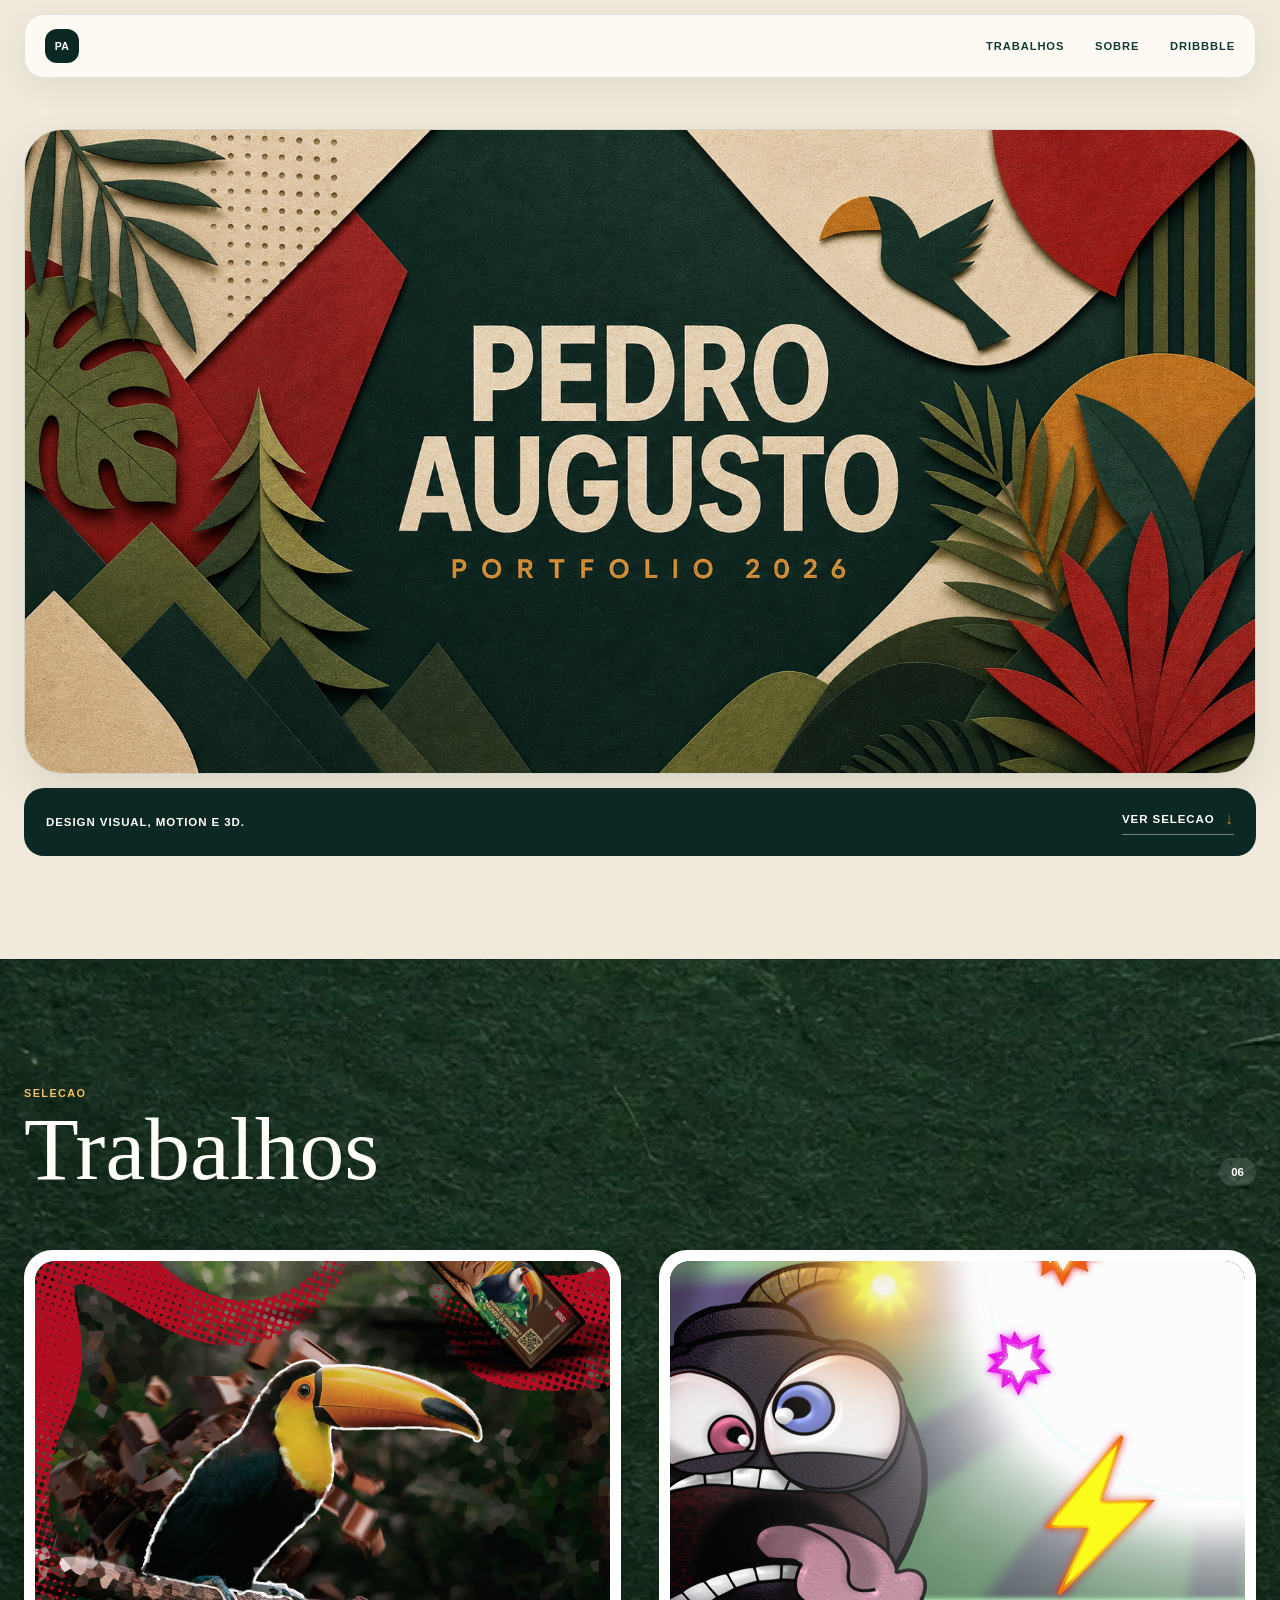
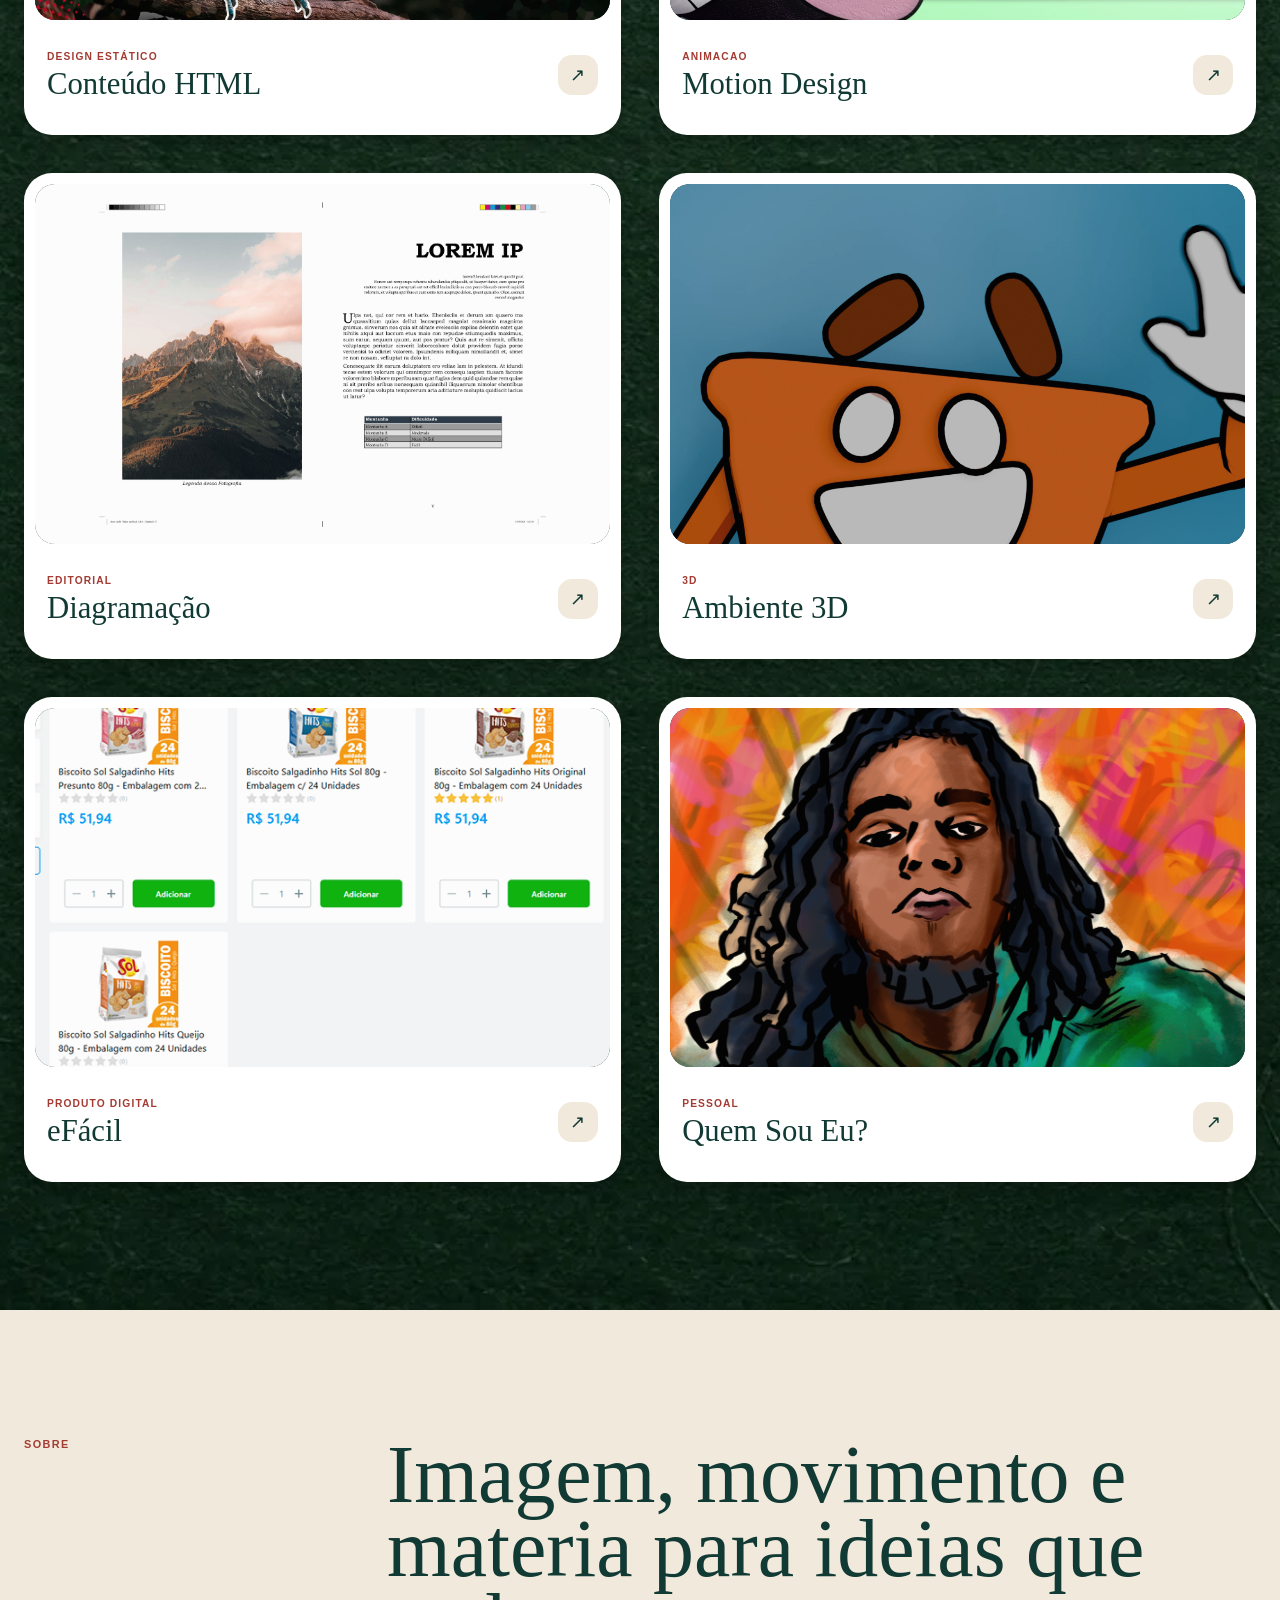
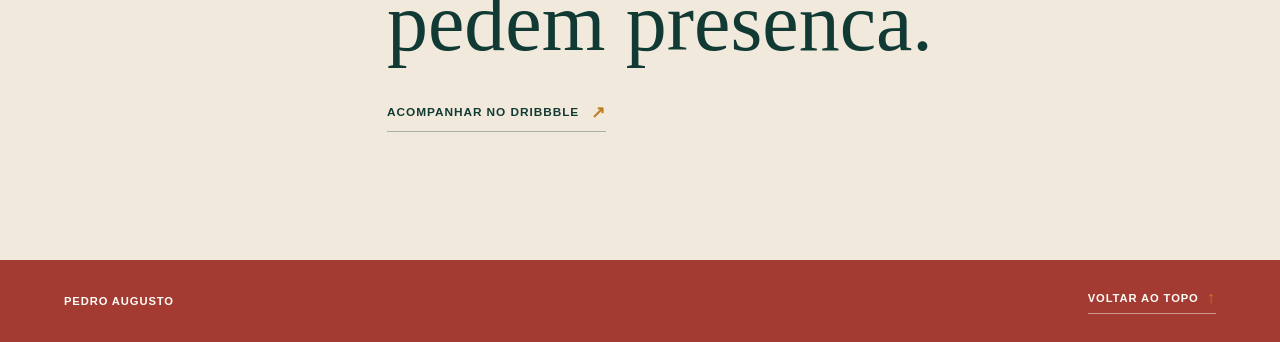
==== commit d58e291e: "Atualizar estilos das galerias" ====
--- a/index.html
+++ b/index.html
@@ -17,7 +17,7 @@
       content="https://pepogugu.github.io/Portf-lio/public/og.png"
     />
     <title>Pedro Augusto | Portfolio 2026</title>
-    <link rel="stylesheet" href="./portfolio.css?v=project-galleries" />
+    <link rel="stylesheet" href="./portfolio.css?v=project-galleries-v2" />
   </head>
   <body>
     <header class="site-header">
--- a/portfolio.css
+++ b/portfolio.css
@@ -499,6 +499,57 @@
   font-weight: 500;
 }
 
+.project-gallery {
+  padding-bottom: clamp(76px, 10vw, 140px);
+}
+
+.case-gallery {
+  display: grid;
+  grid-template-columns: repeat(2, minmax(0, 1fr));
+  gap: clamp(16px, 2vw, 28px);
+}
+
+.case-gallery figure {
+  overflow: hidden;
+  margin: 0;
+  border: 1px solid rgb(18 58 52 / 10%);
+  border-radius: 22px;
+  padding: 8px;
+  background: var(--surface);
+  box-shadow: 0 8px 18px rgb(15 48 43 / 6%);
+}
+
+.case-gallery img {
+  width: 100%;
+  height: auto;
+  border-radius: 15px;
+}
+
+.project-study-notes {
+  margin-bottom: clamp(76px, 10vw, 140px);
+  border-top: 1px solid var(--line);
+  padding-top: 20px;
+}
+
+.project-study-notes ul {
+  display: grid;
+  grid-template-columns: repeat(3, minmax(0, 1fr));
+  gap: 14px;
+  margin: 0;
+  padding: 0;
+  list-style: none;
+}
+
+.project-study-notes li {
+  min-height: 104px;
+  border-radius: 18px;
+  padding: 18px;
+  background: var(--paper);
+  font-family: Georgia, "Times New Roman", serif;
+  font-size: 1.15rem;
+  line-height: 1.15;
+}
+
 .next-project {
   padding: clamp(60px, 8vw, 110px) 0;
   background: var(--forest-deep);
@@ -661,6 +712,15 @@
     border-radius: 17px;
   }
 
+  .case-gallery,
+  .project-study-notes ul {
+    grid-template-columns: 1fr;
+  }
+
+  .case-gallery figure {
+    border-radius: 18px;
+  }
+
   footer {
     align-items: flex-start;
     flex-direction: column;
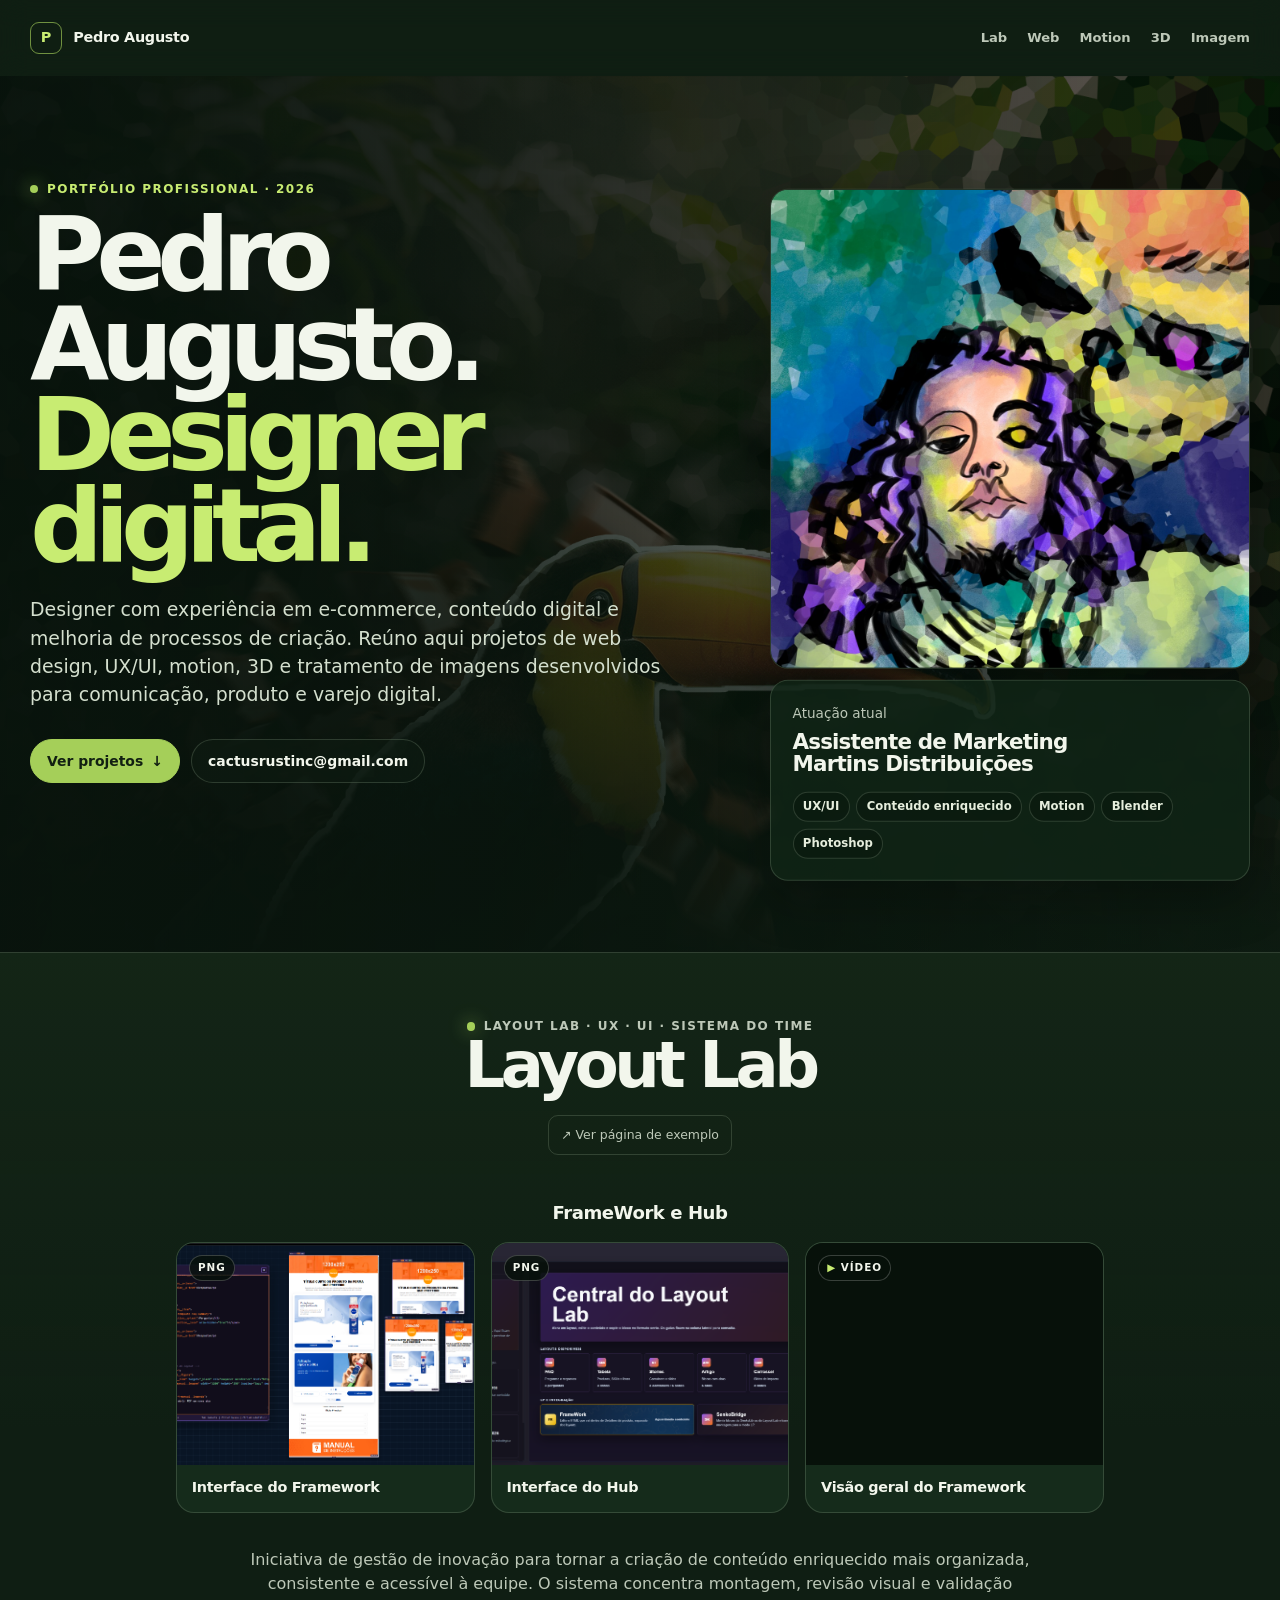
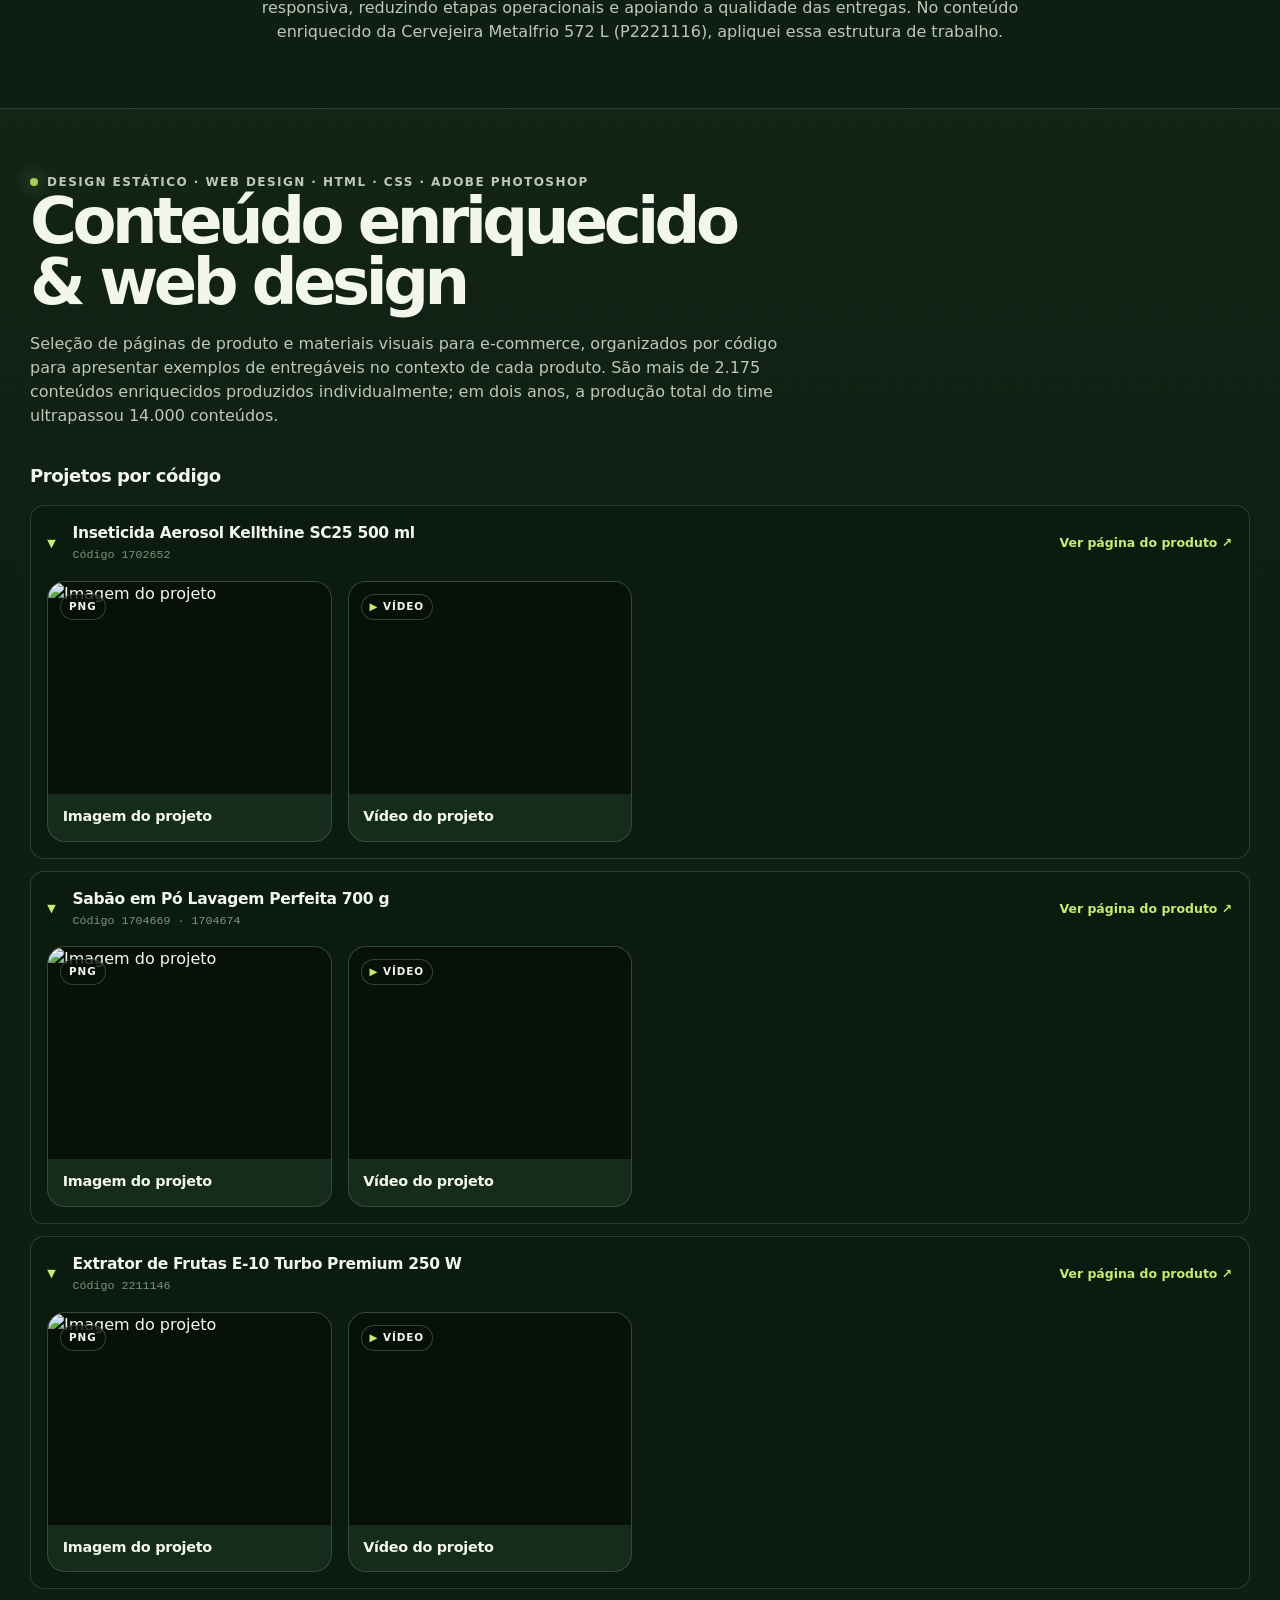
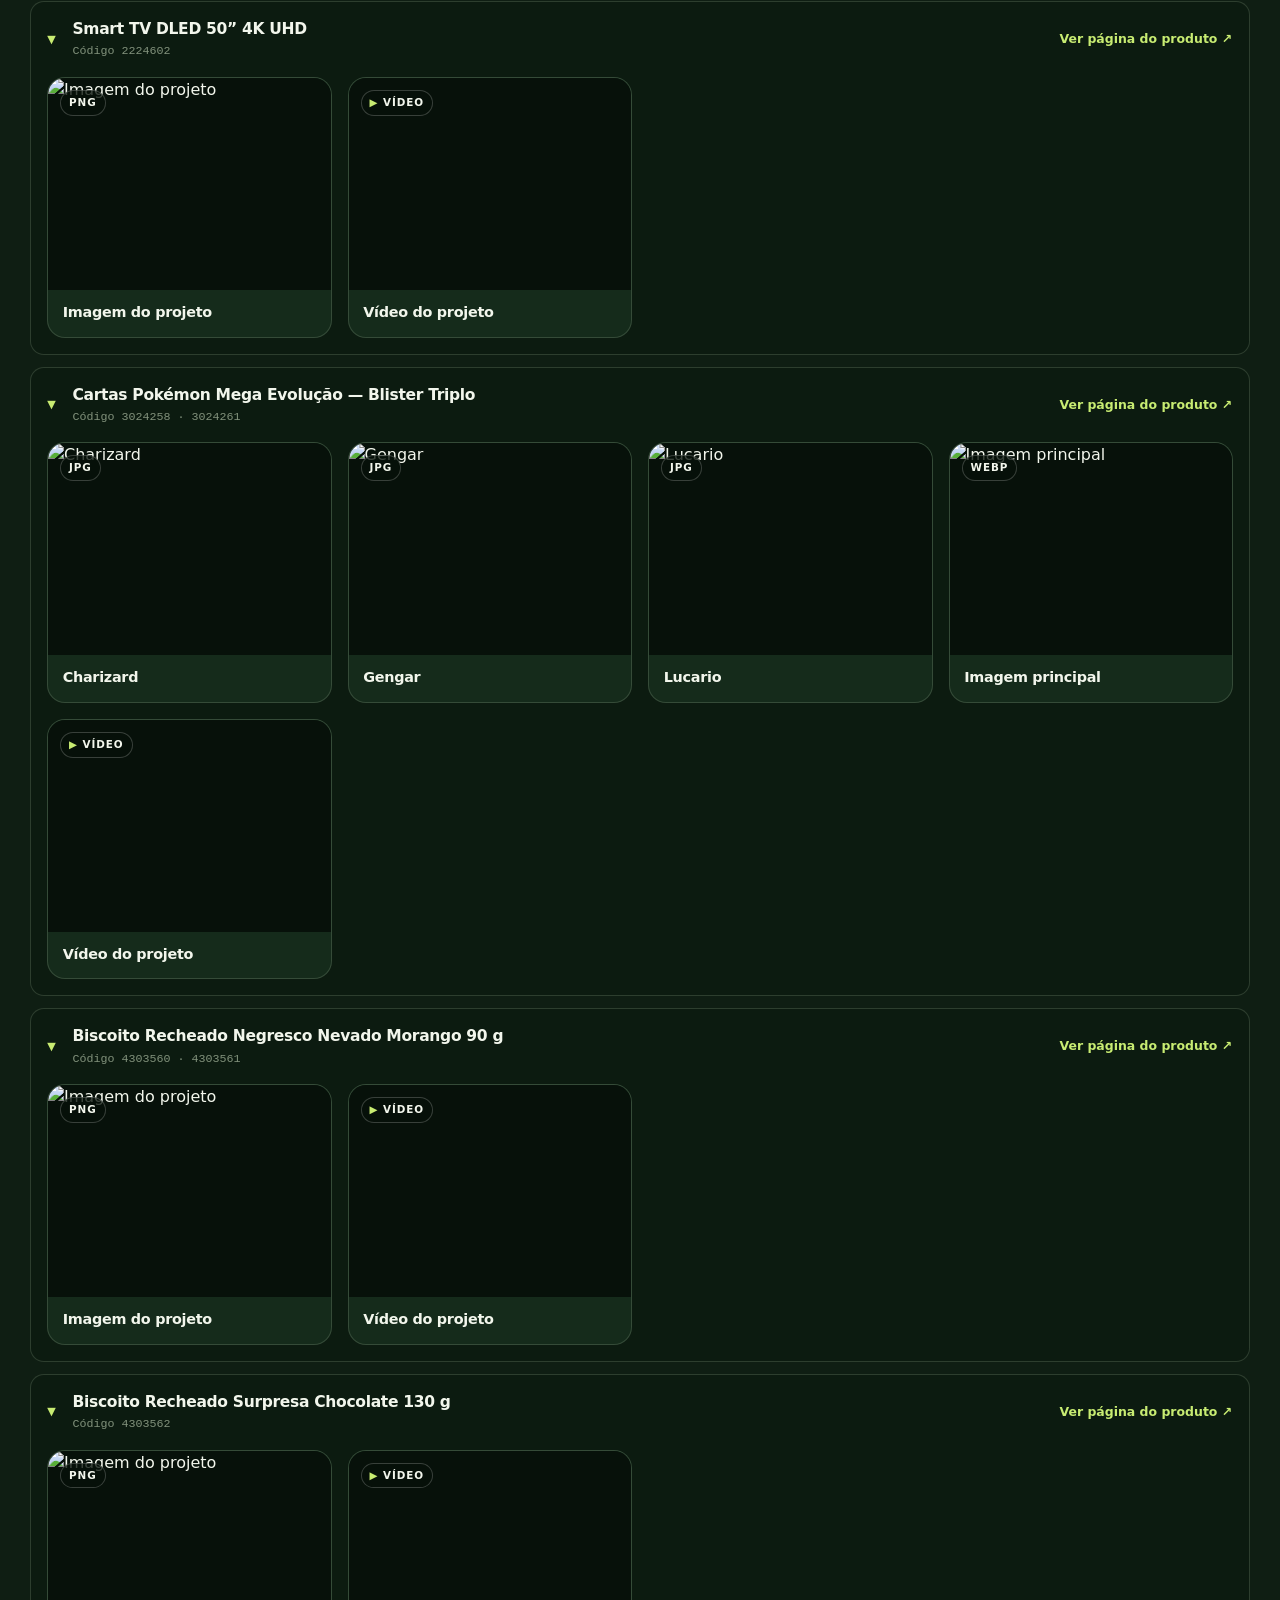
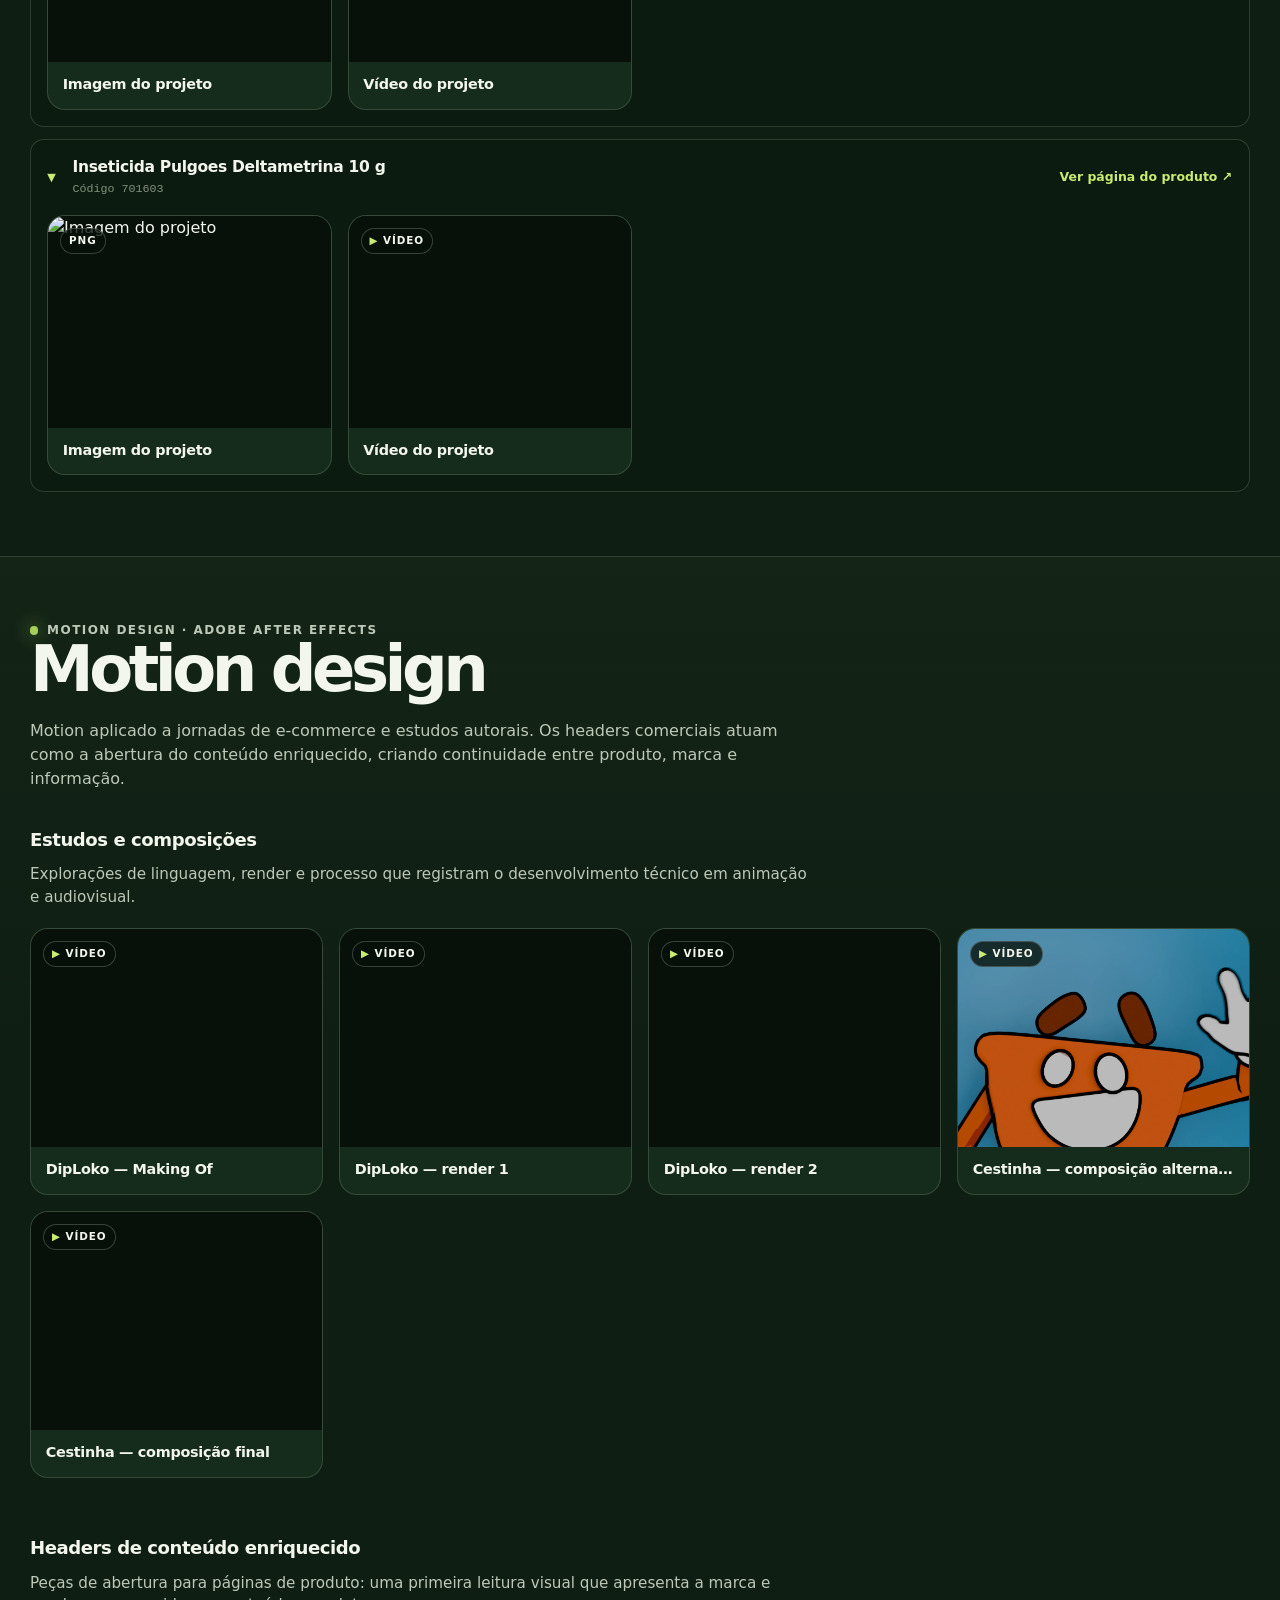
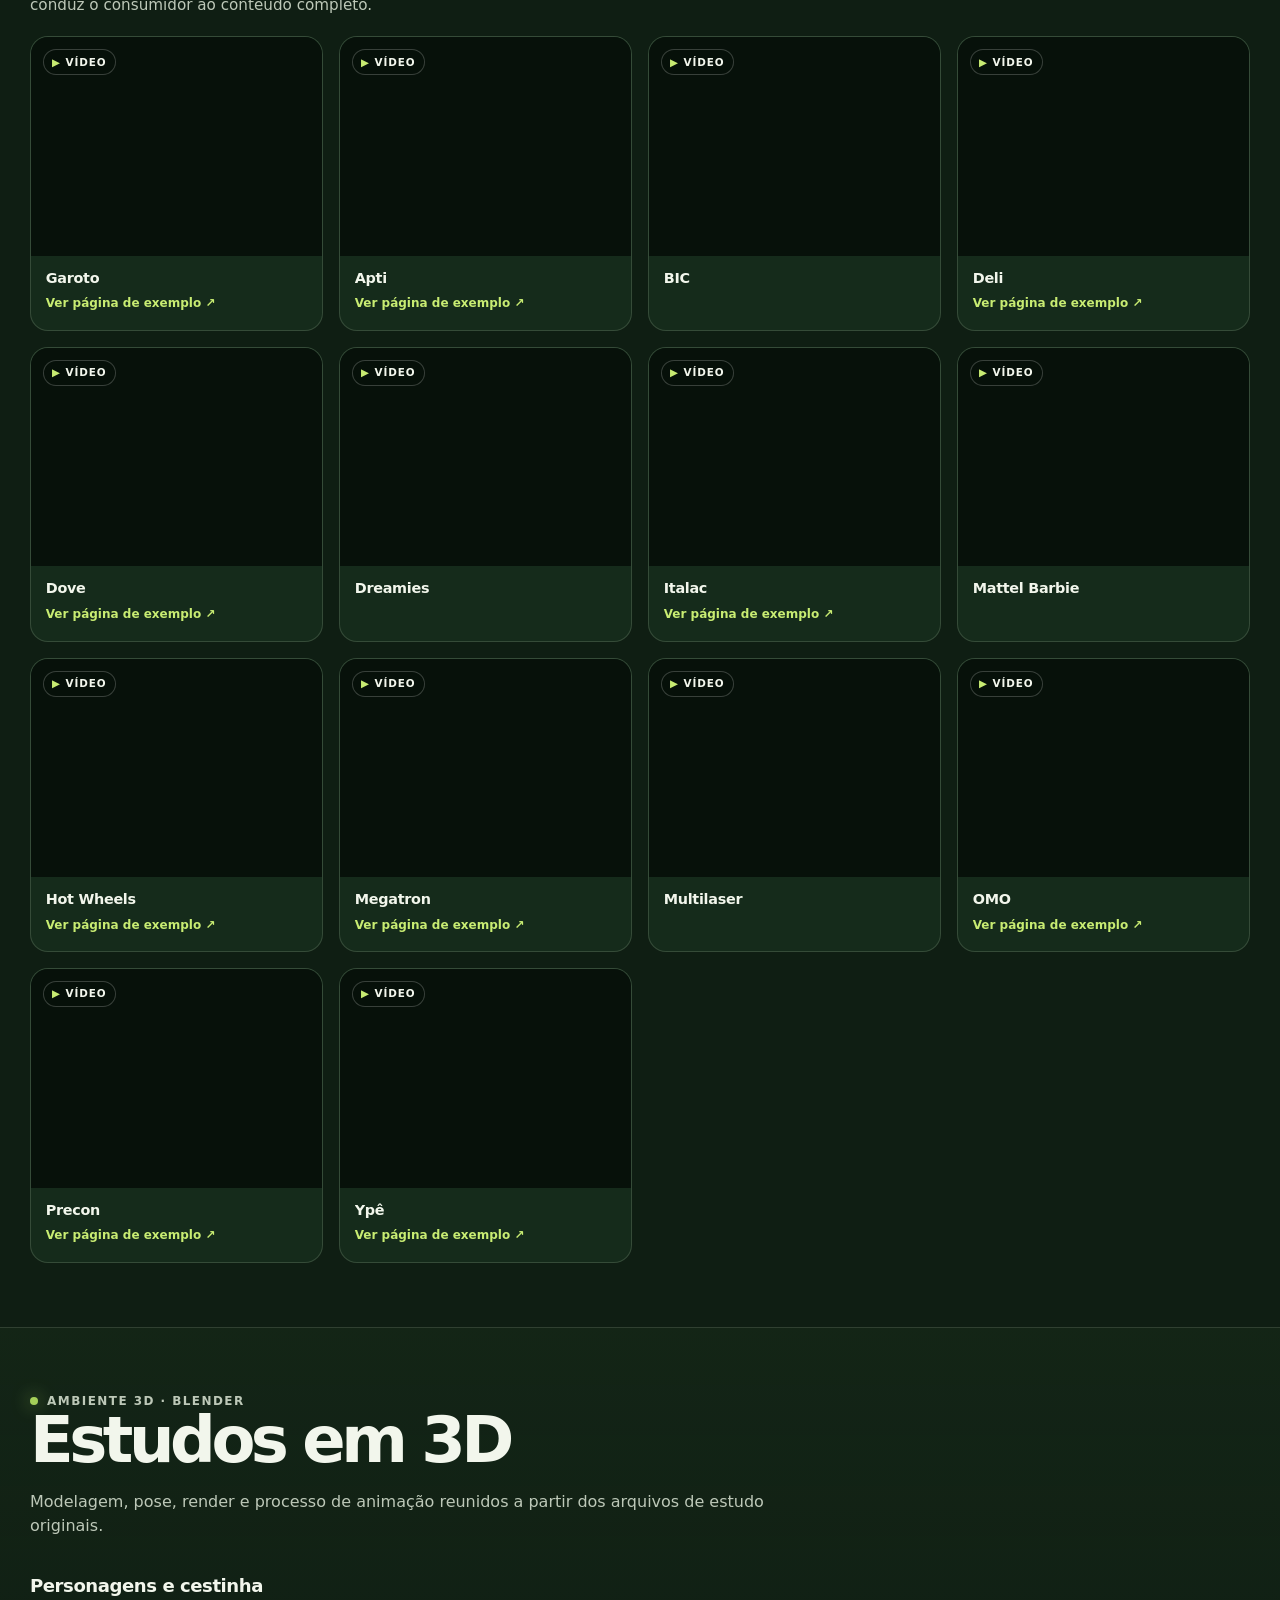
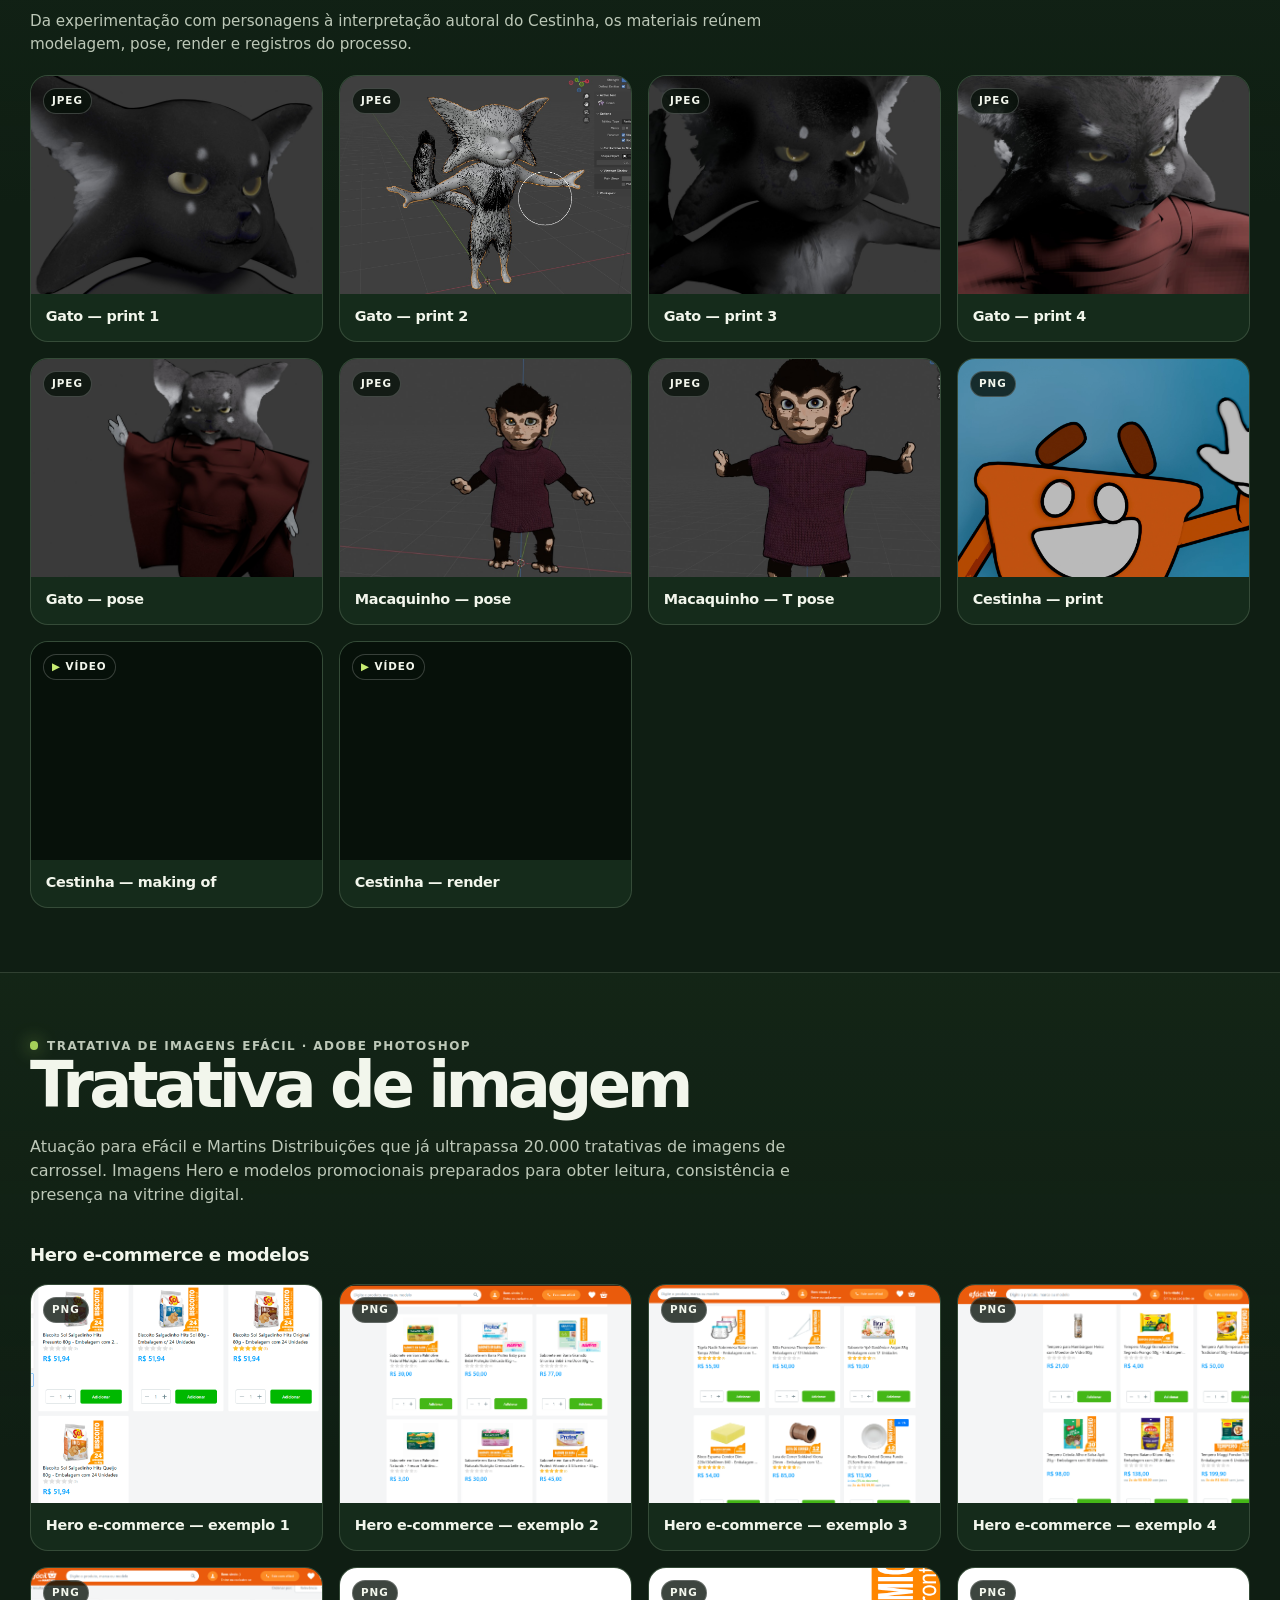
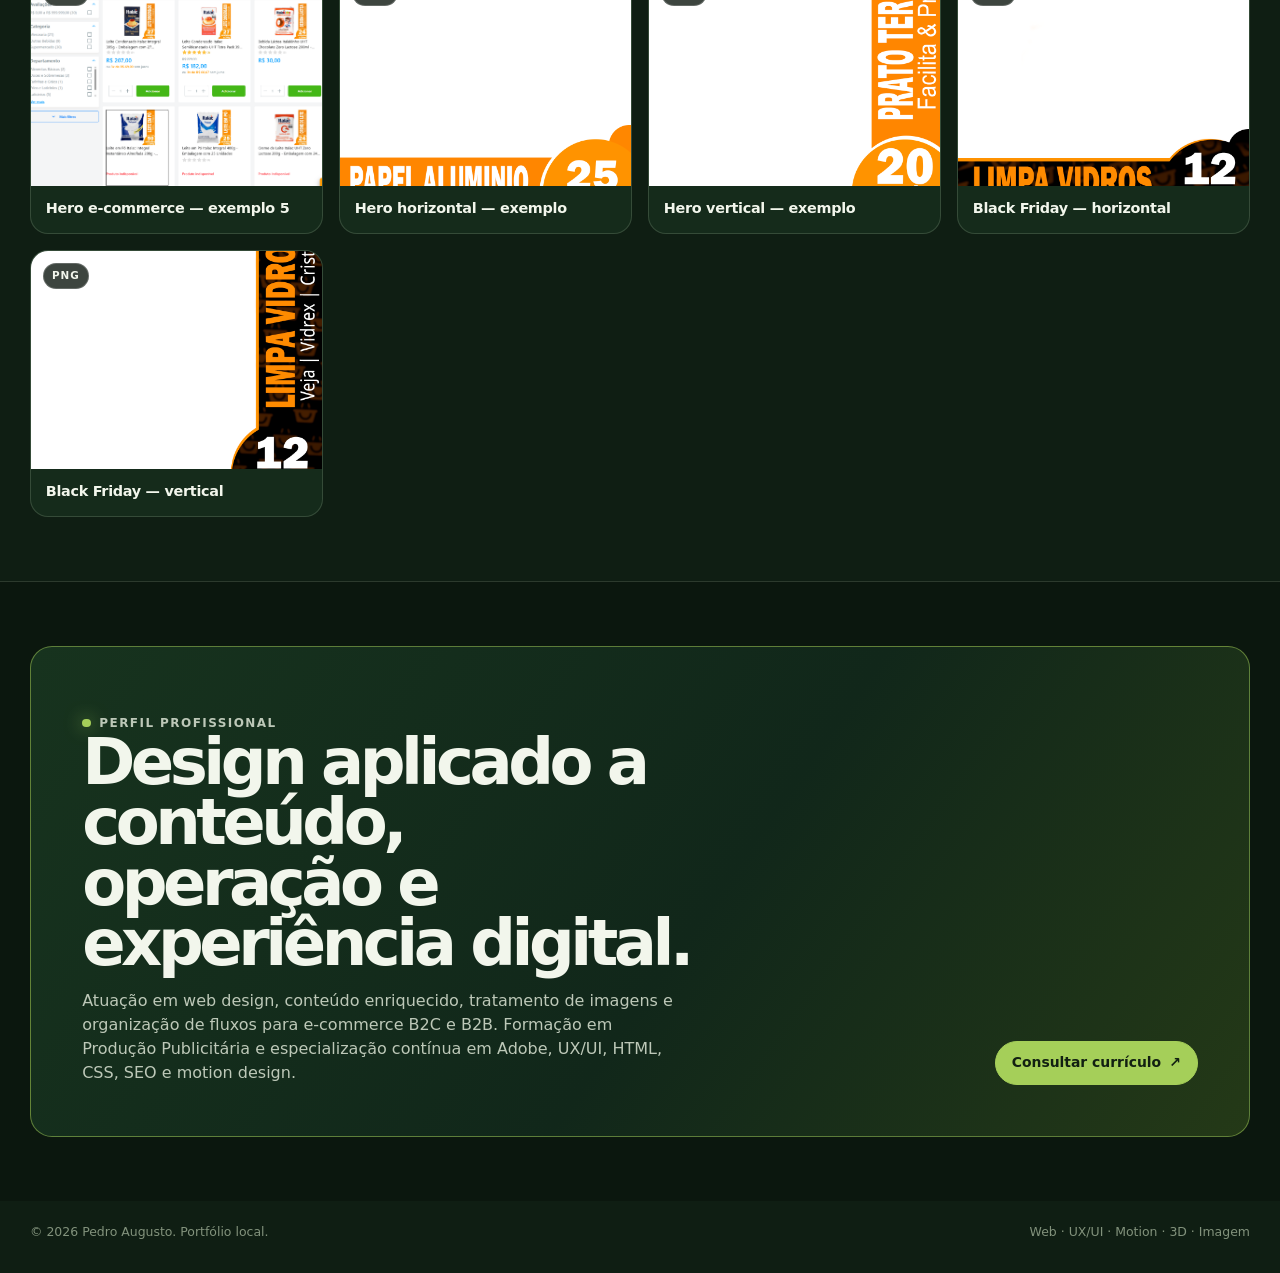
==== commit 7b0491f3: "Novo Layout" ====
--- a/index.html
+++ b/index.html
@@ -1,203 +1,80 @@
 <!doctype html>
 <html lang="pt-BR">
-  <head>
-    <meta charset="utf-8" />
-    <meta name="viewport" content="width=device-width, initial-scale=1" />
-    <meta
-      name="description"
-      content="Portfolio de Pedro Augusto: design visual, motion, editorial e 3D."
-    />
-    <meta property="og:title" content="Pedro Augusto | Portfolio 2026" />
-    <meta
-      property="og:description"
-      content="Design visual, motion, editorial e 3D."
-    />
-    <meta
-      property="og:image"
-      content="https://pepogugu.github.io/Portf-lio/public/og.png"
-    />
-    <title>Pedro Augusto | Portfolio 2026</title>
-    <link rel="stylesheet" href="./portfolio.css?v=project-galleries-v2" />
-  </head>
-  <body>
-    <header class="site-header">
-      <a class="monogram" href="#inicio" aria-label="Pedro Augusto, inicio">PA</a>
-      <nav aria-label="Navegacao principal">
-        <a href="#trabalhos">Trabalhos</a>
-        <a href="#sobre">Sobre</a>
-        <a
-          href="https://dribbble.com/shots/26681140-PORTF-LIO-ANIMA-O-MOTION-DESIGN"
-          target="_blank"
-          rel="noreferrer"
-        >
-          Dribbble
-        </a>
-      </nav>
-    </header>
-
-    <main>
-      <section class="cover" id="inicio" aria-labelledby="portfolio-title">
-        <h1 class="visually-hidden" id="portfolio-title">Pedro Augusto | Portfolio 2026</h1>
-        <img
-          class="cover-art"
-          src="./public/og.png"
-          alt="Identidade visual de Pedro Augusto em colagem de papel recortado"
-        />
-        <div class="cover-caption">
-          <p>Design visual, motion e 3D.</p>
-          <a href="#trabalhos">Ver selecao <span aria-hidden="true">&darr;</span></a>
-        </div>
-      </section>
-
-      <section class="work" id="trabalhos" aria-labelledby="work-title">
-        <div class="content-frame">
-          <div class="section-heading reveal">
-            <div>
-              <p class="eyebrow">Selecao</p>
-              <h2 id="work-title">Trabalhos</h2>
-            </div>
-            <span class="section-count">06</span>
-          </div>
-
-          <div class="project-grid">
-            <article class="project reveal" style="--reveal-delay: 40ms">
-              <a href="./projeto.html?projeto=conteudo-html">
-                <div class="project-media">
-                  <img src="./public/projects/html-design-estatico.png" alt="Conteúdo HTML" />
-                </div>
-                <div class="project-meta">
-                  <div>
-                    <p>Design estático</p>
-                    <h3>Conteúdo HTML</h3>
-                  </div>
-                  <span aria-hidden="true">&nearr;</span>
-                </div>
-              </a>
-            </article>
-
-            <article class="project reveal" style="--reveal-delay: 100ms">
-              <a href="./projeto.html?projeto=motion-design">
-                <div class="project-media">
-                  <img src="./public/projects/motion-design.png" alt="Motion Design" />
-                </div>
-                <div class="project-meta">
-                  <div>
-                    <p>Animacao</p>
-                    <h3>Motion Design</h3>
-                  </div>
-                  <span aria-hidden="true">&nearr;</span>
-                </div>
-              </a>
-            </article>
-
-            <article class="project reveal" style="--reveal-delay: 160ms">
-              <a href="./projeto.html?projeto=diagramacao">
-                <div class="project-media">
-                  <img src="./public/projects/diagramacao.jpg" alt="Diagramação" />
-                </div>
-                <div class="project-meta">
-                  <div>
-                    <p>Editorial</p>
-                    <h3>Diagramação</h3>
-                  </div>
-                  <span aria-hidden="true">&nearr;</span>
-                </div>
-              </a>
-            </article>
-
-            <article class="project reveal" style="--reveal-delay: 220ms">
-              <a href="./projeto.html?projeto=ambiente-3d">
-                <div class="project-media">
-                  <img src="./public/projects/ambiente-3d.png" alt="Ambiente 3D" />
-                </div>
-                <div class="project-meta">
-                  <div>
-                    <p>3D</p>
-                    <h3>Ambiente 3D</h3>
-                  </div>
-                  <span aria-hidden="true">&nearr;</span>
-                </div>
-              </a>
-            </article>
-
-            <article class="project reveal" style="--reveal-delay: 280ms">
-              <a href="./projeto.html?projeto=efacil">
-                <div class="project-media">
-                  <img src="./public/projects/efacil.png" alt="eFácil" />
-                </div>
-                <div class="project-meta">
-                  <div>
-                    <p>Produto digital</p>
-                    <h3>eFácil</h3>
-                  </div>
-                  <span aria-hidden="true">&nearr;</span>
-                </div>
-              </a>
-            </article>
-
-            <article class="project reveal" style="--reveal-delay: 340ms">
-              <a href="./projeto.html?projeto=quem-sou-eu">
-                <div class="project-media">
-                  <img src="./public/projects/quem-sou-eu.png" alt="Quem Sou Eu?" />
-                </div>
-                <div class="project-meta">
-                  <div>
-                    <p>Pessoal</p>
-                    <h3>Quem Sou Eu?</h3>
-                  </div>
-                  <span aria-hidden="true">&nearr;</span>
-                </div>
-              </a>
-            </article>
-          </div>
-        </div>
-      </section>
-
-      <section class="about" id="sobre">
-        <div class="content-frame about-layout reveal">
-          <p class="eyebrow">Sobre</p>
-          <div>
-            <h2>Imagem, movimento e materia para ideias que pedem presenca.</h2>
-            <a
-              class="about-link"
-              href="https://dribbble.com/shots/26681140-PORTF-LIO-ANIMA-O-MOTION-DESIGN"
-              target="_blank"
-              rel="noreferrer"
-            >
-              Acompanhar no Dribbble <span aria-hidden="true">&nearr;</span>
-            </a>
-          </div>
-        </div>
-      </section>
-    </main>
-
-    <footer>
-      <p>Pedro Augusto</p>
-      <a href="#inicio">Voltar ao topo <span aria-hidden="true">&uarr;</span></a>
-    </footer>
-
-    <script>
-      const reduceMotion = window.matchMedia("(prefers-reduced-motion: reduce)");
-      const revealItems = document.querySelectorAll(".reveal");
-
-      if (!reduceMotion.matches && "IntersectionObserver" in window) {
-        document.documentElement.classList.add("motion-ready");
-        const observer = new IntersectionObserver(
-          (entries, currentObserver) => {
-            entries.forEach((entry) => {
-              if (entry.isIntersecting) {
-                entry.target.classList.add("is-visible");
-                currentObserver.unobserve(entry.target);
-              }
-            });
-          },
-          { threshold: 0.12 }
-        );
-
-        revealItems.forEach((item) => observer.observe(item));
-      } else {
-        revealItems.forEach((item) => item.classList.add("is-visible"));
-      }
-    </script>
-  </body>
+<head>
+  <meta charset="utf-8">
+  <meta name="viewport" content="width=device-width, initial-scale=1">
+  <meta name="description" content="Portfólio de Pedro Augusto — web design, UX/UI, motion, 3D e tratamento de imagens.">
+  <meta name="theme-color" content="#0f1e13">
+  <title>Pedro Augusto — Portfólio</title>
+  <link rel="icon" type="image/svg+xml" href="data:image/svg+xml,%3Csvg xmlns='http://www.w3.org/2000/svg' viewBox='0 0 64 64'%3E%3Crect width='64' height='64' rx='14' fill='%230f1e13'/%3E%3Cpath d='M17 48V16h15c10 0 16 5 16 13 0 8-6 13-16 13h-7v6H17zm8-13h7c5 0 8-2 8-6s-3-6-8-6h-7v12z' fill='%23a5cf59'/%3E%3C/svg%3E">
+  <style>
+    :root { --bg:#0f1e13; --surface:#152b1b; --surface-2:#1d3925; --line:rgba(215,238,202,.16); --text:#f2f6ec; --muted:#bdc8b8; --soft:#82927c; --leaf:#a5cf59; --leaf-bright:#c8ec72; --max:1220px; --round:18px; }
+    * { box-sizing:border-box; } html { scroll-behavior:smooth; } body { margin:0; color:var(--text); background:var(--bg); font-family:Inter,ui-sans-serif,system-ui,-apple-system,BlinkMacSystemFont,"Segoe UI",sans-serif; line-height:1.5; } button,a { font:inherit; } a { color:inherit; } button { cursor:pointer; } ::selection { color:#102012; background:var(--leaf-bright); }
+    .shell { width:min(calc(100% - 40px),var(--max)); margin:auto; } .anchor { scroll-margin-top:5.5rem; }
+    header { position:sticky; z-index:10; top:0; border-bottom:1px solid transparent; background:rgba(15,30,19,.6); backdrop-filter:blur(14px); } header.is-scrolled { border-color:var(--line); background:rgba(15,30,19,.91); }
+    .nav { min-height:4.7rem; display:flex; align-items:center; justify-content:space-between; gap:1rem; } .brand { display:inline-flex; align-items:center; gap:.7rem; color:var(--text); font-size:.9rem; font-weight:800; text-decoration:none; letter-spacing:-.02em; } .brand-mark { display:grid; width:2rem; height:2rem; place-items:center; color:var(--leaf-bright); border:1px solid rgba(165,207,89,.65); border-radius:9px; }
+    .nav-links { display:flex; gap:1.25rem; } .nav-links a { color:var(--muted); text-decoration:none; font-size:.82rem; font-weight:700; } .nav-links a:hover,.nav-links a:focus-visible { color:var(--leaf-bright); }
+    .hero { min-height:41rem; display:grid; align-items:end; padding:6.5rem 0 5rem; background-image:linear-gradient(90deg,rgba(8,19,12,.96) 0%,rgba(8,19,12,.83) 38%,rgba(8,19,12,.30) 100%),linear-gradient(0deg,rgba(15,30,19,.98),transparent 55%),url("assets/media/bg - referÊncia.png"); background-size:cover; background-position:center 51%; } .hero-grid { display:grid; grid-template-columns:minmax(0,1fr) minmax(16rem,.72fr); gap:3rem; align-items:start; }
+    .eyebrow { display:flex; align-items:center; gap:.55rem; margin:0 0 .75rem; color:var(--leaf-bright); font-size:.75rem; font-weight:850; letter-spacing:.12em; text-transform:uppercase; } .eyebrow::before { content:""; width:.52rem; height:.52rem; border-radius:50%; background:var(--leaf); box-shadow:0 0 17px rgba(165,207,89,.8); }
+    h1 { max-width:11ch; margin:0; font-size:clamp(3.25rem,8vw,7.4rem); line-height:.88; letter-spacing:-.085em; } h1 em { color:var(--leaf-bright); font-style:normal; } .hero p.copy { max-width:41rem; margin:1.55rem 0 0; color:#d4dfce; font-size:clamp(1rem,1.8vw,1.18rem); } .hero-aside { width:min(100%,30rem); display:grid; gap:.7rem; justify-self:end; transform:translateY(.55rem); } .hero-portrait { display:block; width:100%; aspect-ratio:1 / 1; object-fit:cover; object-position:58% 54%; border:1px solid var(--line); border-radius:var(--round); background:#0b170e; box-shadow:0 18px 50px rgba(0,0,0,.28); transition:transform .32s cubic-bezier(.2,.8,.2,1); } .hero-aside:hover .hero-portrait { transform:translateY(-.55rem); } .hero-card { padding:1.35rem; border:1px solid var(--line); border-radius:var(--round); background:rgba(17,37,23,.82); box-shadow:0 18px 50px rgba(0,0,0,.28); } .hero-card p { margin:0; color:var(--muted); font-size:.85rem; } .hero-card strong { display:block; margin:.45rem 0 1rem; font-size:1.34rem; line-height:1.06; letter-spacing:-.04em; }
+    .tags { display:flex; flex-wrap:wrap; gap:.42rem; } .tag { padding:.33rem .58rem; border:1px solid var(--line); border-radius:999px; color:#e5eddc; font-size:.73rem; font-weight:700; background:rgba(5,15,8,.3); } .actions { display:flex; flex-wrap:wrap; gap:.7rem; margin-top:1.9rem; } .button { display:inline-flex; min-height:2.75rem; align-items:center; justify-content:center; gap:.5rem; padding:.63rem 1rem; border:1px solid var(--line); border-radius:999px; color:var(--text); background:rgba(15,30,19,.48); font-size:.87rem; font-weight:800; text-decoration:none; transition:transform .18s,border-color .18s,background .18s; } .button:hover,.button:focus-visible { transform:translateY(-2px); border-color:var(--leaf); } .button-primary { color:#122012; border-color:var(--leaf); background:var(--leaf); } .button-primary:hover,.button-primary:focus-visible { color:#07100a; background:var(--leaf-bright); }
+    section.gallery-section { padding:clamp(3.25rem,5vw,5rem) 0; border-top:1px solid var(--line); background:linear-gradient(180deg,rgba(43,74,40,.15),transparent 30rem); } .section-top { margin-bottom:2.15rem; } .section-top h2 { max-width:16ch; margin:0; font-size:clamp(2.1rem,5vw,4.25rem); line-height:.95; letter-spacing:-.07em; } .section-top p { margin:0; color:var(--muted); } .section-top > div + div { max-width:48rem; margin-top:1.2rem; }
+    .group + .group { margin-top:3.5rem; } .group-header { display:flex; flex-wrap:wrap; align-items:center; justify-content:space-between; gap:1rem; margin:0 0 1rem; } .group-header h3 { margin:0; font-size:1.13rem; letter-spacing:-.025em; } .group-copy { max-width:49rem; margin:-.35rem 0 1.2rem; color:var(--muted); font-size:.95rem; } .source-link { color:var(--leaf-bright); font-size:.79rem; font-weight:750; text-decoration:none; } .source-link:hover,.source-link:focus-visible { text-decoration:underline; }
+    .gallery { display:grid; grid-template-columns:repeat(4,minmax(0,1fr)); gap:1rem; } .media-card { min-width:0; overflow:hidden; border:1px solid var(--line); border-radius:var(--round); background:var(--surface); } .media-preview { position:relative; display:block; width:100%; aspect-ratio:4 / 3; overflow:hidden; padding:0; border:0; color:inherit; background:#07110a; text-align:left; } .media-preview img,.media-preview video { width:100%; height:100%; display:block; object-fit:cover; transition:transform .4s ease,filter .4s ease; } .media-preview:hover img,.media-preview:hover video,.media-preview:focus-visible img,.media-preview:focus-visible video { transform:scale(1.045); filter:brightness(.8); } .media-preview:focus-visible { outline:3px solid var(--leaf-bright); outline-offset:-3px; } .type { position:absolute; top:.75rem; left:.75rem; padding:.26rem .5rem; border:1px solid rgba(255,255,255,.2); border-radius:999px; background:rgba(7,17,10,.78); font-size:.65rem; font-weight:800; letter-spacing:.09em; text-transform:uppercase; } .type.video::before { content:"▶ "; color:var(--leaf-bright); } .media-card-info { padding:.88rem .92rem .98rem; } .media-card-info strong { display:block; overflow:hidden; font-size:.9rem; line-height:1.18; letter-spacing:-.02em; text-overflow:ellipsis; white-space:nowrap; } .media-card-info a { display:inline-block; margin-top:.48rem; color:var(--leaf-bright); font-size:.75rem; font-weight:780; text-decoration:none; } .media-card-info a:hover,.media-card-info a:focus-visible { text-decoration:underline; }
+    .product-folders { display:grid; gap:.75rem; } .product-folder { overflow:hidden; border:1px solid var(--line); border-radius:14px; background:rgba(9,24,13,.4); } .product-folder summary { display:flex; align-items:center; justify-content:space-between; gap:1rem; padding:1rem 1.05rem; cursor:pointer; list-style:none; } .product-folder summary::-webkit-details-marker { display:none; } .product-folder summary::before { content:"▸"; color:var(--leaf-bright); font-size:1.08rem; transition:transform .18s ease; } .product-folder[open] summary::before { transform:rotate(90deg); } .product-folder summary:hover { background:rgba(165,207,89,.07); } .product-folder-title { flex:1; min-width:0; } .product-folder-title strong { display:block; font-size:.97rem; letter-spacing:-.02em; } .product-folder-title span { display:block; margin-top:.12rem; color:var(--soft); font-family:ui-monospace,SFMono-Regular,Consolas,monospace; font-size:.73rem; } .product-folder-meta { display:flex; align-items:center; gap:.75rem; font-size:.78rem; white-space:nowrap; } .product-folder-meta a { color:var(--leaf-bright); text-decoration:none; font-weight:760; } .product-folder-meta a:hover,.product-folder-meta a:focus-visible { text-decoration:underline; } .folder-media { padding:0 1rem 1rem; }
+    .layout-lab-section .section-top { display:block; margin-bottom:2.7rem; text-align:center; } .layout-lab-section .eyebrow { justify-content:center; } .layout-lab-section .section-top h2 { margin:0 auto; } .layout-lab-section .section-top .resources { justify-content:center; } .layout-lab-section .group-header { justify-content:center; } .layout-lab-section .gallery { width:min(100%,58rem); grid-template-columns:repeat(3,minmax(0,1fr)); margin:auto; } .section-summary { width:min(100%,49rem); margin:2.2rem auto 0; color:var(--muted); font-size:1rem; text-align:center; }
+    .resources { display:flex; flex-wrap:wrap; gap:.6rem; margin-top:1.2rem; } .resource { display:inline-flex; align-items:center; gap:.45rem; padding:.6rem .75rem; border:1px solid var(--line); border-radius:10px; color:var(--muted); font-size:.78rem; text-decoration:none; } .resource:hover,.resource:focus-visible { color:var(--text); border-color:var(--leaf); }
+    .resume { padding:clamp(3.25rem,5vw,5rem) 0; border-top:1px solid var(--line); background:#0b170e; } .resume-box { display:grid; grid-template-columns:minmax(0,1fr) auto; gap:2rem; align-items:end; padding:clamp(1.6rem,5vw,3.2rem); border:1px solid rgba(165,207,89,.5); border-radius:calc(var(--round) + 4px); background:linear-gradient(125deg,#17331e,#11271a 55%,#243917); } .resume-box h2 { max-width:14ch; margin:0; font-size:clamp(2.1rem,5vw,4rem); line-height:.94; letter-spacing:-.07em; } .resume-box p { max-width:38rem; margin:1rem 0 0; color:var(--muted); }
+    footer { padding:1.35rem 0 2rem; color:var(--soft); font-size:.78rem; } footer .shell { display:flex; justify-content:space-between; gap:1rem; }
+    dialog { width:min(1000px,calc(100% - 30px)); overflow:hidden; padding:0; border:1px solid rgba(219,239,206,.23); border-radius:var(--round); color:var(--text); background:#0b170e; box-shadow:0 25px 90px rgba(0,0,0,.76); } dialog::backdrop { background:rgba(2,8,4,.86); backdrop-filter:blur(5px); } .dialog-media { max-height:min(69vh,720px); background:#020703; } .dialog-media img,.dialog-media video { display:block; width:100%; max-height:inherit; object-fit:contain; } .dialog-info { display:flex; flex-wrap:wrap; justify-content:space-between; gap:1rem; align-items:center; padding:1rem 1.15rem 1.15rem; } .dialog-info strong { display:block; font-size:1rem; } .dialog-info span { color:var(--muted); font-size:.8rem; } .dialog-actions { display:flex; align-items:center; gap:.6rem; } .close { display:grid; width:2.65rem; height:2.65rem; place-items:center; border:1px solid var(--line); border-radius:50%; color:var(--text); background:transparent; font-size:1.25rem; } .close:hover,.close:focus-visible { color:var(--leaf-bright); border-color:var(--leaf); }
+    @media (max-width:900px) { .gallery { grid-template-columns:repeat(3,minmax(0,1fr)); } } @media (max-width:700px) { .shell { width:min(calc(100% - 28px),var(--max)); } .nav { min-height:4.2rem; } .nav-links { gap:.8rem; } .nav-links a:nth-child(2),.nav-links a:nth-child(3) { display:none; } .hero { min-height:43rem; padding-top:5.5rem; background-position:61% center; } .hero-grid,.section-top,.resume-box { grid-template-columns:1fr; gap:1.6rem; } .hero-aside { width:100%; justify-self:stretch; transform:translateY(.45rem); } .hero-portrait { aspect-ratio:3 / 2; } .section-top { margin-bottom:1.6rem; } .gallery,.layout-lab-section .gallery { grid-template-columns:repeat(2,minmax(0,1fr)); gap:.7rem; } .media-card-info { padding:.72rem; } .resume-box .button { justify-self:start; } footer .shell { display:block; } footer span + span { display:block; margin-top:.3rem; } } @media (max-width:390px) { .gallery,.layout-lab-section .gallery { grid-template-columns:1fr; } }
+  </style>
+</head>
+<body>
+  <header id="top"><nav class="nav shell" aria-label="Navegação principal"><a class="brand" href="#top"><span class="brand-mark">P</span>Pedro Augusto</a><div class="nav-links"><a href="#layout-lab">Lab</a><a href="#estatico">Web</a><a href="#motion">Motion</a><a href="#tresd">3D</a><a href="#tratativa">Imagem</a></div></nav></header>
+  <main>
+    <section class="hero"><div class="shell hero-grid"><div><p class="eyebrow">Portfólio profissional · 2026</p><h1>Pedro Augusto.<br><em>Designer digital.</em></h1><p class="copy">Designer com experiência em e-commerce, conteúdo digital e melhoria de processos de criação. Reúno aqui projetos de web design, UX/UI, motion, 3D e tratamento de imagens desenvolvidos para comunicação, produto e varejo digital.</p><div class="actions"><a class="button button-primary" href="#layout-lab">Ver projetos <span aria-hidden="true">↓</span></a><a class="button" href="mailto:cactusrustinc@gmail.com">cactusrustinc@gmail.com</a></div></div><div class="hero-aside"><img class="hero-portrait" src="assets/media/Pedro Augusto.jpg" alt="Retrato abstrato de Pedro Augusto"><aside class="hero-card"><p>Atuação atual</p><strong>Assistente de Marketing<br>Martins Distribuições</strong><div class="tags"><span class="tag">UX/UI</span><span class="tag">Conteúdo enriquecido</span><span class="tag">Motion</span><span class="tag">Blender</span><span class="tag">Photoshop</span></div></aside></div></div></section>
+    <div id="catalog"></div>
+    <section class="resume anchor" id="curriculo"><div class="shell resume-box"><div><p class="eyebrow">Perfil profissional</p><h2>Design aplicado a conteúdo, operação e experiência digital.</h2><p>Atuação em web design, conteúdo enriquecido, tratamento de imagens e organização de fluxos para e-commerce B2C e B2B. Formação em Produção Publicitária e especialização contínua em Adobe, UX/UI, HTML, CSS, SEO e motion design.</p></div><a class="button button-primary" href="assets/media/CV_Pedro_Augusto.pdf" target="_blank" rel="noreferrer">Consultar currículo <span aria-hidden="true">↗</span></a></div></section>
+  </main>
+  <footer><div class="shell"><span>© 2026 Pedro Augusto. Portfólio local.</span><span>Web · UX/UI · Motion · 3D · Imagem</span></div></footer>
+  <dialog id="viewer" aria-labelledby="viewer-title"><div class="dialog-media" id="viewer-media"></div><div class="dialog-info"><div><strong id="viewer-title">Arquivo</strong><span id="viewer-type">Mídia do portfólio</span></div><div class="dialog-actions"><button class="close" type="button" id="viewer-close" aria-label="Fechar visualização">×</button></div></div></dialog>
+  <script>
+    const base = 'assets/media/';
+    const files = (folder, entries) => entries.map(([title, file, link, poster]) => ({ title, file: folder + '/' + file, link, poster }));
+    const designFolder = 'Design Estático Web Design -  HTML CSS Adobe Photoshop';
+    const motionFolder = 'Motion Design - Adobe After Effects';
+    const catalogs = [
+      { id:'layout-lab', eyebrow:'Layout Lab · UX · UI · Sistema do Time', title:'Layout Lab', description:'Iniciativa de gestão de inovação para tornar a criação de conteúdo enriquecido mais organizada, consistente e acessível à equipe. O sistema concentra montagem, revisão visual e validação responsiva, reduzindo etapas operacionais e apoiando a qualidade das entregas. No conteúdo enriquecido da Cervejeira Metalfrio 572 L (P2221116), apliquei essa estrutura de trabalho.', reference:{label:'Ver página de exemplo',href:'https://www.efacil.com.br/loja/produto/cervejeira-metalfrio-572-litros-vn50afbe15-porta-com-visor-adesivado-preto-p2221116/'}, groups:[{ title:'FrameWork e Hub', items:files('Layout Lab - Codex - UX - UI - Sistema do Time', [['Interface do Framework', 'Lab - FrameWork.png'], ['Interface do Hub', 'Lab - Hub.png'], ['Visão geral do Framework', 'Lab - FrameWork - Vídeo Demonstrativo.mp4']]) }] },
+      { id:'estatico', eyebrow:'Design Estático · Web Design · HTML · CSS · Adobe Photoshop', title:'Conteúdo enriquecido & web design', description:'Seleção de páginas de produto e materiais visuais para e-commerce, organizados por código para apresentar exemplos de entregáveis no contexto de cada produto. São mais de 2.175 conteúdos enriquecidos produzidos individualmente; em dois anos, a produção total do time ultrapassou 14.000 conteúdos.', resources:[{label:'Abrir Links Úteis originais',file:designFolder + '/Links Úteis.txt'}], groups:[{ title:'Projetos por código', folders:[
+        {code:'1702652', title:'Inseticida Aerosol Kellthine SC25 500 ml', link:'https://www.efacil.com.br/loja/produto/inseticida-aerosol-kellthine-sc25-kelldrin-500ml-p1702652/', items:files(designFolder, [['Imagem do projeto', '1702652.png'], ['Vídeo do projeto', '1702652 - Vídeo.mov']])},
+        {code:'1704669 · 1704674', title:'Sabão em Pó Lavagem Perfeita 700 g', link:'https://www.efacil.com.br/loja/produto/sabao-em-po-omo-lavagem-perfeita-cartucho-700g-embalagem-com-20-unidades-p1704674/', items:files(designFolder, [['Imagem do projeto', '1704669 - 1704674.png'], ['Vídeo do projeto', '1704669 - 1704674 - Vídeo.mov']])},
+        {code:'2211146', title:'Extrator de Frutas E-10 Turbo Premium 250 W', link:'https://www.efacil.com.br/loja/produto/extrator-de-frutas-e-10-turbo-premium-250w-inox-bivolt-mondial-p2211146/', items:files(designFolder, [['Imagem do projeto', '2211146.png'], ['Vídeo do projeto', '2211146 - Vídeo.mov']])},
+        {code:'2224602', title:'Smart TV DLED 50” 4K UHD', link:'https://www.efacil.com.br/loja/produto/smart-tv-dled-50-aoc-50u7045-78g-4k-uhd-com-wi-fi-3-hdmi-1-usb-20-hdr10-60-hz-p2224602/', items:files(designFolder, [['Imagem do projeto', '2224602.png'], ['Vídeo do projeto', '2224602 - Vídeo.mov']])},
+        {code:'3024258 · 3024261', title:'Cartas Pokémon Mega Evolução — Blister Triplo', link:'https://www.efacil.com.br/loja/produto/cartas-booster-pokemon-copag-megaevolucao-blister-triplo-p3024258/', items:files(designFolder, [['Charizard', '3024258 - 3024261 - card - charizard.jpg'], ['Gengar', '3024258 - 3024261 - card - gengar.jpg'], ['Lucario', '3024258 - 3024261 - card - lucario.jpg'], ['Imagem principal', '3024258 - 3024261.webp'], ['Vídeo do projeto', '3024258 - 3024261 - Vídeo.mkv']])},
+        {code:'4303560 · 4303561', title:'Biscoito Recheado Negresco Nevado Morango 90 g', link:'https://www.efacil.com.br/loja/produto/biscoito-nestle-negresco-nevado-recheado-morango-90g-embalagem-com-66-unidades-p4303560/', items:files(designFolder, [['Imagem do projeto', '4303560 - 4303561.png'], ['Vídeo do projeto', '4303560 - 4303561 - Vídeo.mov']])},
+        {code:'4303562', title:'Biscoito Recheado Surpresa Chocolate 130 g', link:'https://www.efacil.com.br/loja/produto/biscoito-nestle-surpresa-recheado-chocolate-130g-embalagem-com-70-unidades-p4303562/', items:files(designFolder, [['Imagem do projeto', '4303562.png'], ['Vídeo do projeto', '4303562 - Vídeo.mov']])},
+        {code:'701603', title:'Inseticida Pulgoes Deltametrina 10 g', link:'https://www.efacil.com.br/loja/produto/matt-pulgoes-deltametrina-kelldrin-10gr-embalagem-c-100-unidades-p701603/', items:files(designFolder, [['Imagem do projeto', '701603.png'], ['Vídeo do projeto', '701603 - Vídeo.mkv']])}
+      ] }] },
+      { id:'motion', eyebrow:'Motion Design · Adobe After Effects', title:'Motion design', description:'Motion aplicado a jornadas de e-commerce e estudos autorais. Os headers comerciais atuam como a abertura do conteúdo enriquecido, criando continuidade entre produto, marca e informação.', resources:[{label:'Abrir links dos headers',file:motionFolder + '/Headers de Conteúdo Enriquecido/Link úteis.txt'}], groups:[
+        { title:'Estudos e composições', description:'Explorações de linguagem, render e processo que registram o desenvolvimento técnico em animação e audiovisual.', items:files(motionFolder + '/Estudos e Composições', [['DipLoko — Making Of', '4303494 - DipLoko bombas Making Of.mp4'], ['DipLoko — render 1', '4303494_02 - DipLoko bombas render 1.mov'], ['DipLoko — render 2', '4303494_02 - DipLoko bombas render 2.mov'], ['Cestinha — composição alternativa', 'Estudo Cestinha Composição Alternativa Motion Design.mov', undefined, 'Ambiente 3d - Blender/Print cstinha.png'], ['Cestinha — composição final', 'Estudo Cestinha Final MOtion Design.mov']]) },
+        { title:'Headers de conteúdo enriquecido', description:'Peças de abertura para páginas de produto: uma primeira leitura visual que apresenta a marca e conduz o consumidor ao conteúdo completo.', items:files(motionFolder + '/Headers de Conteúdo Enriquecido', [['Garoto', 'header_garoto1.mov', 'https://www.efacil.com.br/loja/produto/chocolate-garoto-chocostick-baton-cookies-cream-26g-embalagem-com-12-unidades-p4303655/'], ['Apti', 'header-apti1.mov', 'https://www.efacil.com.br/loja/produto/achocolatado-apti-power-sache-300g-embalagem-com-20-unidades-p4303386/'], ['BIC', 'header-bic1.mov'], ['Deli', 'header-deli.mov', 'https://www.efacil.com.br/loja/produto/estilete-deli-lamina-aco-sk5-9mm-amarelo-p805549/'], ['Dove', 'header-dove1.mov', 'https://www.efacil.com.br/loja/produto/mascara-de-tratamento-dove-2-em-1-rescontrucao-500g-p112225/'], ['Dreamies', 'header-dreamies.mov'], ['Italac', 'header-italac.mov', 'https://www.efacil.com.br/loja/produto/leite-condensado-italac-uht-zero-lactose-395g-embalagem-com-27-unidades-p4303394/'], ['Mattel Barbie', 'header-mattel-barbie.mov'], ['Hot Wheels', 'header-mattel-hotwheels1.mov', 'https://www.efacil.com.br/loja/produto/carrinho-hot-wheels-racing-formula-1-premium-hrv11-sortido-p3023525/'], ['Megatron', 'header-megatron.mov', 'https://www.efacil.com.br/loja/produto/cabo-flexivel-megatron-2-5mmx100m-rolo-750v-preto-p404517/'], ['Multilaser', 'header-multilaser.mov'], ['OMO', 'header-omo1.mov', 'https://www.efacil.com.br/loja/produto/sabao-em-po-omo-lavagem-perfeita-cartucho-700g-embalagem-com-20-unidades-p1704674/'], ['Precon', 'header-precon.mov', 'https://www.efacil.com.br/loja/produto/telha-pvc-plan-precon-ceramica-2-42x0-88m-p408918/'], ['Ypê', 'header-ype1.mov', 'https://www.efacil.com.br/loja/produto/sabao-liquido-tixan-ype-maciez-frasco-3l-embalagem-com-4-unidades-p1704426/']]) }
+      ] },
+      { id:'tresd', eyebrow:'Ambiente 3D · Blender', title:'Estudos em 3D', description:'Modelagem, pose, render e processo de animação reunidos a partir dos arquivos de estudo originais.', groups:[{ title:'Personagens e cestinha', description:'Da experimentação com personagens à interpretação autoral do Cestinha, os materiais reúnem modelagem, pose, render e registros do processo.', items:files('Ambiente 3d - Blender', [['Gato — print 1', 'Gato print.jpeg'], ['Gato — print 2', 'Gato print 2.jpeg'], ['Gato — print 3', 'Gato print 3.jpeg'], ['Gato — print 4', 'Gato print 4.jpeg'], ['Gato — pose', 'Gato print 5 pose.jpeg'], ['Macaquinho — pose', 'Macaquinho pose.jpeg'], ['Macaquinho — T pose', 'Macaquinho-t pose.jpeg'], ['Cestinha — print', 'Print cstinha.png'], ['Cestinha — making of', 'making of_convertido cestinha estudo.mov'], ['Cestinha — render', 'render Cestinha Estudo.mov']]) }] },
+      { id:'tratativa', eyebrow:'Tratativa de Imagens eFácil · Adobe Photoshop', title:'Tratativa de imagem', description:'Atuação para eFácil e Martins Distribuições que já ultrapassa 20.000 tratativas de imagens de carrossel. Imagens Hero e modelos promocionais preparados para obter leitura, consistência e presença na vitrine digital.', groups:[{ title:'Hero e-commerce e modelos', items:files('Tratativa de Imagens efácil - Adobe Photoshop', [['Hero e-commerce — exemplo 1', 'Exemplo 1 Imagens Hero e-commerce eFácil.png'], ['Hero e-commerce — exemplo 2', 'Exemplo 2 Imagens Hero e-commerce eFácil.png'], ['Hero e-commerce — exemplo 3', 'Exemplo 3 Imagens Hero e-commerce eFácil.png'], ['Hero e-commerce — exemplo 4', 'Exemplo 4 Imagens Hero e-commerce eFácil.png'], ['Hero e-commerce — exemplo 5', 'Exemplo 5 Imagens Hero e-commerce eFácil.png'], ['Hero horizontal — exemplo', 'Hero Horizontal exemplo.png'], ['Hero vertical — exemplo', 'Hero Vertical Exemplo.png'], ['Black Friday — horizontal', 'Modelo Hero Black Friday Horizontal.png'], ['Black Friday — vertical', 'Modelo Hero Black Friday Vertical.png']]) }] }
+    ];
+    const ext = file => file.split('.').pop().toLowerCase();
+    const isVideo = file => ['mp4','mov','mkv'].includes(ext(file));
+    const url = file => encodeURI(base + file);
+    const escapeHtml = value => value.replace(/[&<>'"]/g, character => ({'&':'&amp;','<':'&lt;','>':'&gt;',"'":'&#39;','"':'&quot;'}[character]));
+    const card = item => { const video = isVideo(item.file), safeTitle = escapeHtml(item.title), source = url(item.file), poster = item.poster ? ` poster="${url(item.poster)}"` : ''; return `<article class="media-card"><button class="media-preview" type="button" data-file="${source}" data-title="${safeTitle}" data-kind="${video ? 'Vídeo do projeto' : 'Imagem do projeto'}">${video ? `<video muted playsinline preload="metadata"${poster} src="${source}"></video>` : `<img src="${source}" alt="${safeTitle}" loading="lazy">`}<span class="type ${video ? 'video' : ''}">${video ? 'Vídeo' : ext(item.file)}</span></button><div class="media-card-info"><strong title="${safeTitle}">${safeTitle}</strong>${item.link ? `<a href="${item.link}" target="_blank" rel="noreferrer">Ver página de exemplo ↗</a>` : ''}</div></article>`; };
+    const productFolder = folder => `<details class="product-folder" open><summary><span class="product-folder-title"><strong>${escapeHtml(folder.title)}</strong><span>Código ${escapeHtml(folder.code)}</span></span><span class="product-folder-meta"><a href="${folder.link}" target="_blank" rel="noreferrer">Ver página do produto ↗</a></span></summary><div class="folder-media"><div class="gallery">${folder.items.map(card).join('')}</div></div></details>`;
+    const groupMarkup = group => { const content = group.items ? `<div class="gallery">${group.items.map(card).join('')}</div>` : `<div class="product-folders">${group.folders.map(productFolder).join('')}</div>`; return `<div class="group"><div class="group-header"><h3>${group.title}</h3></div>${group.description ? `<p class="group-copy">${group.description}</p>` : ''}${content}</div>`; };
+    document.querySelector('#catalog').innerHTML = catalogs.map(section => { const layoutLab = section.id === 'layout-lab'; return `<section class="gallery-section anchor ${layoutLab ? 'layout-lab-section' : ''}" id="${section.id}"><div class="shell"><div class="section-top"><div><p class="eyebrow">${section.eyebrow}</p><h2>${section.title}</h2>${section.reference ? `<div class="resources"><a class="resource" href="${section.reference.href}" target="_blank" rel="noreferrer">↗ ${section.reference.label}</a></div>` : ''}</div>${layoutLab ? '' : `<div><p>${section.description}</p></div>`}</div>${section.groups.map(groupMarkup).join('')}${layoutLab ? `<p class="section-summary">${section.description}</p>` : ''}</div></section>`; }).join('');
+    const header = document.querySelector('header'); window.addEventListener('scroll', () => header.classList.toggle('is-scrolled', window.scrollY > 12), {passive:true});
+    const viewer = document.querySelector('#viewer'), media = document.querySelector('#viewer-media'), title = document.querySelector('#viewer-title'), type = document.querySelector('#viewer-type');
+    document.addEventListener('click', event => { const trigger = event.target.closest('.media-preview'); if (!trigger) return; const source = trigger.dataset.file, video = trigger.dataset.kind.startsWith('Vídeo'); media.innerHTML = video ? `<video controls autoplay playsinline src="${source}"></video>` : `<img src="${source}" alt="${trigger.dataset.title}">`; title.textContent = trigger.dataset.title; type.textContent = trigger.dataset.kind; viewer.showModal(); });
+    document.querySelector('#viewer-close').addEventListener('click', () => viewer.close()); viewer.addEventListener('close', () => { media.innerHTML = ''; }); viewer.addEventListener('click', event => { if (event.target === viewer) viewer.close(); });
+  </script>
+</body>
 </html>
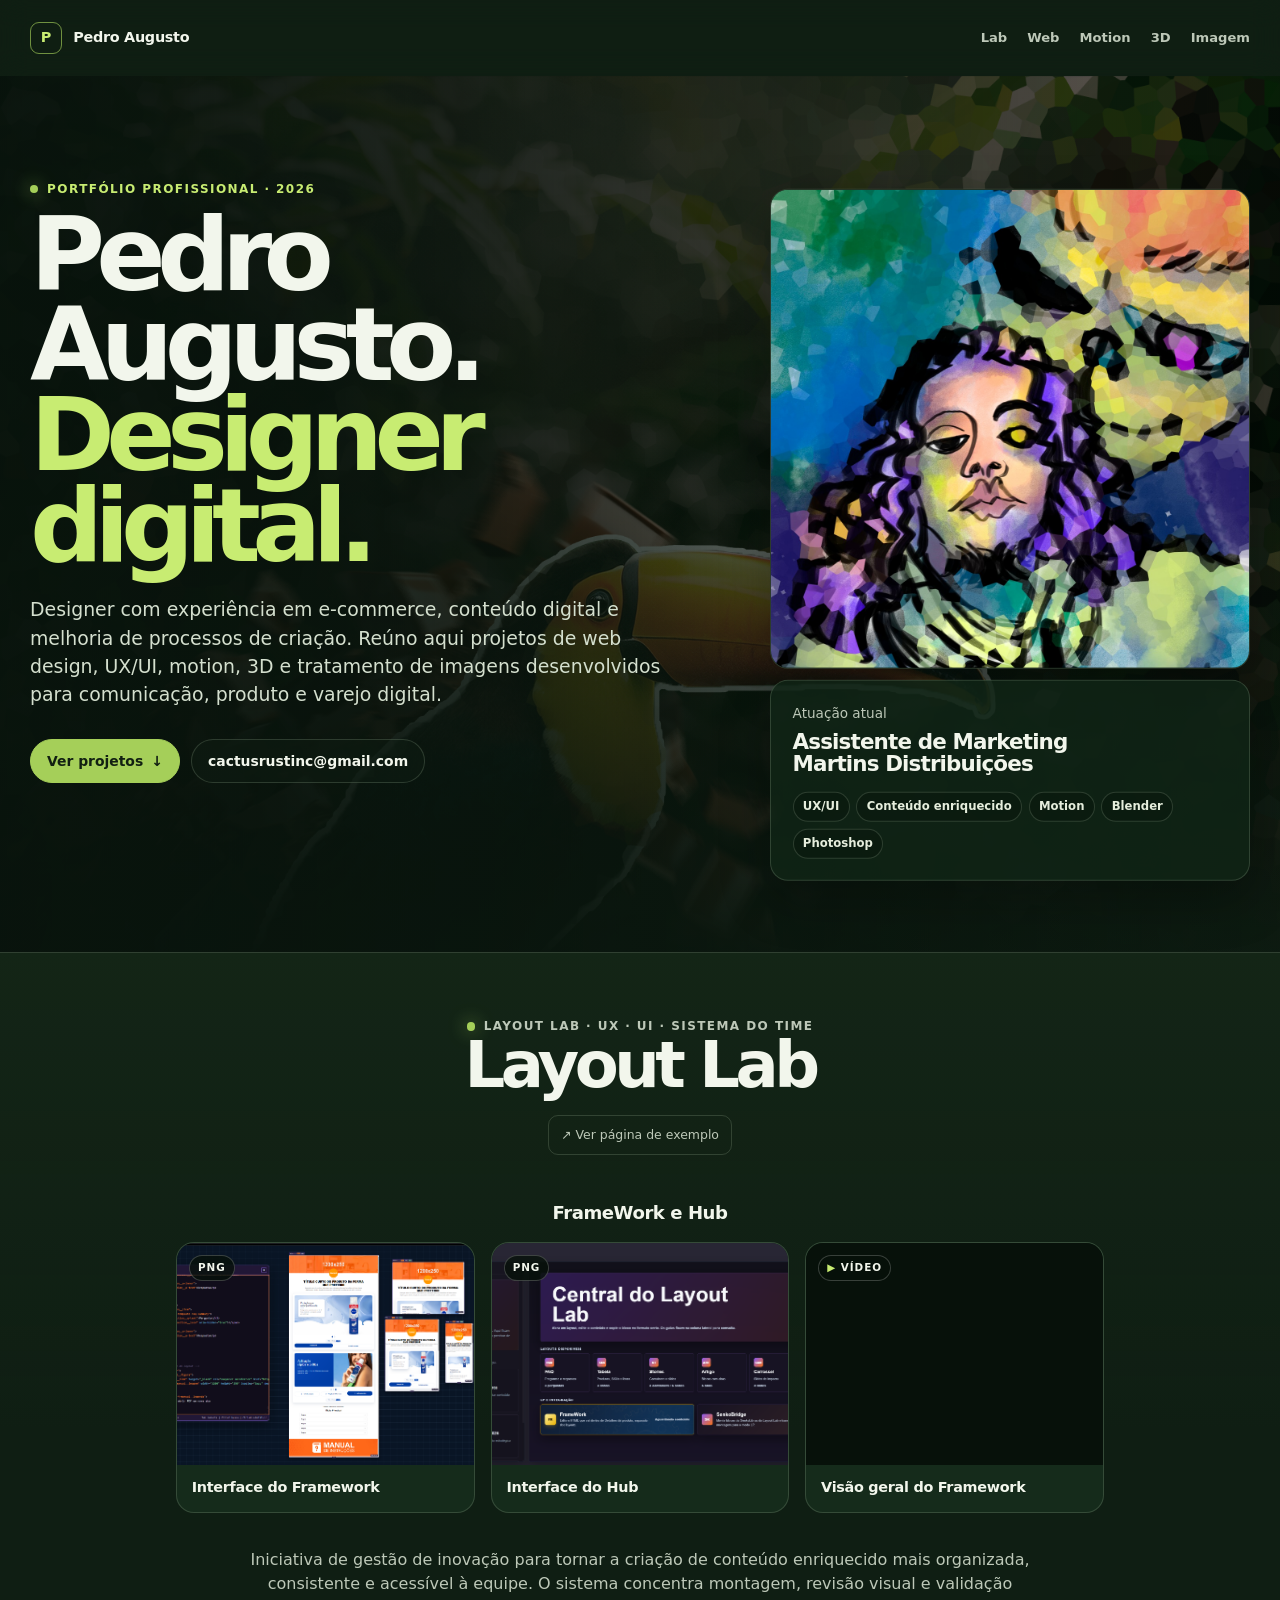
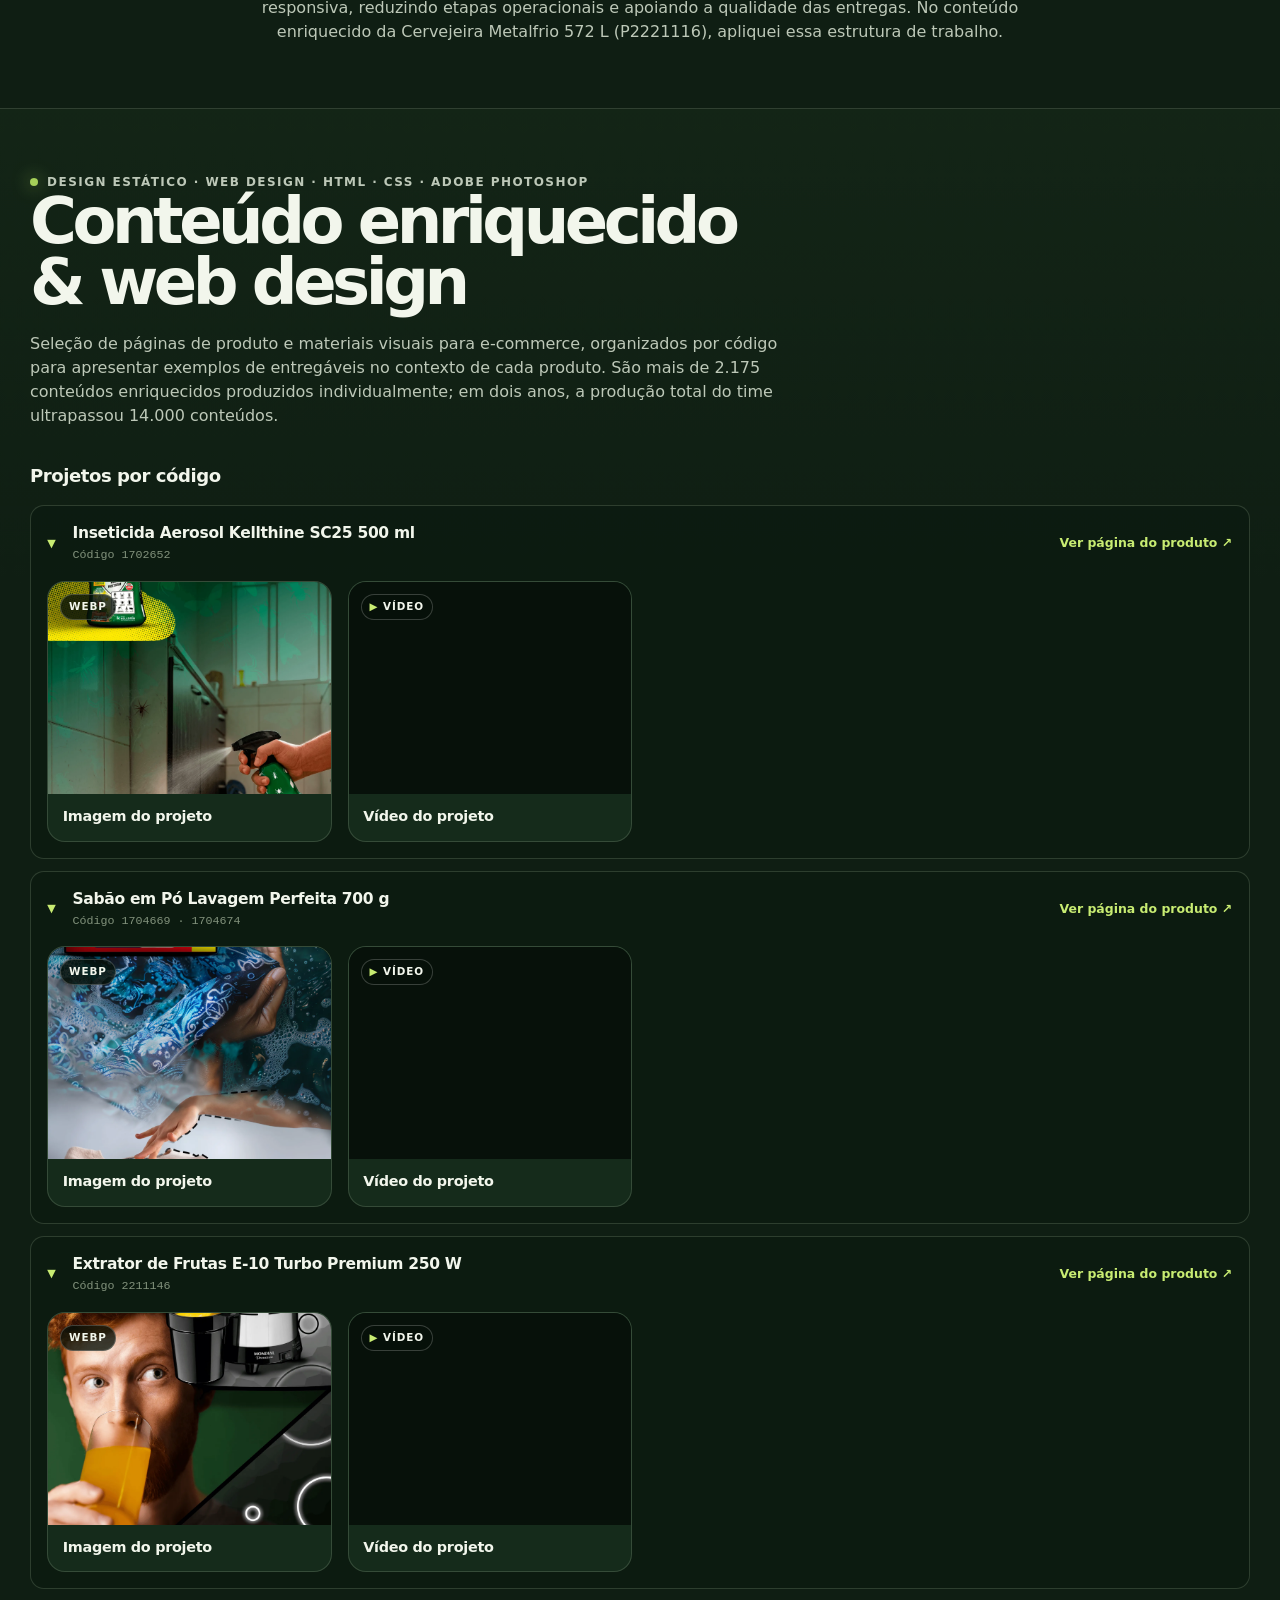
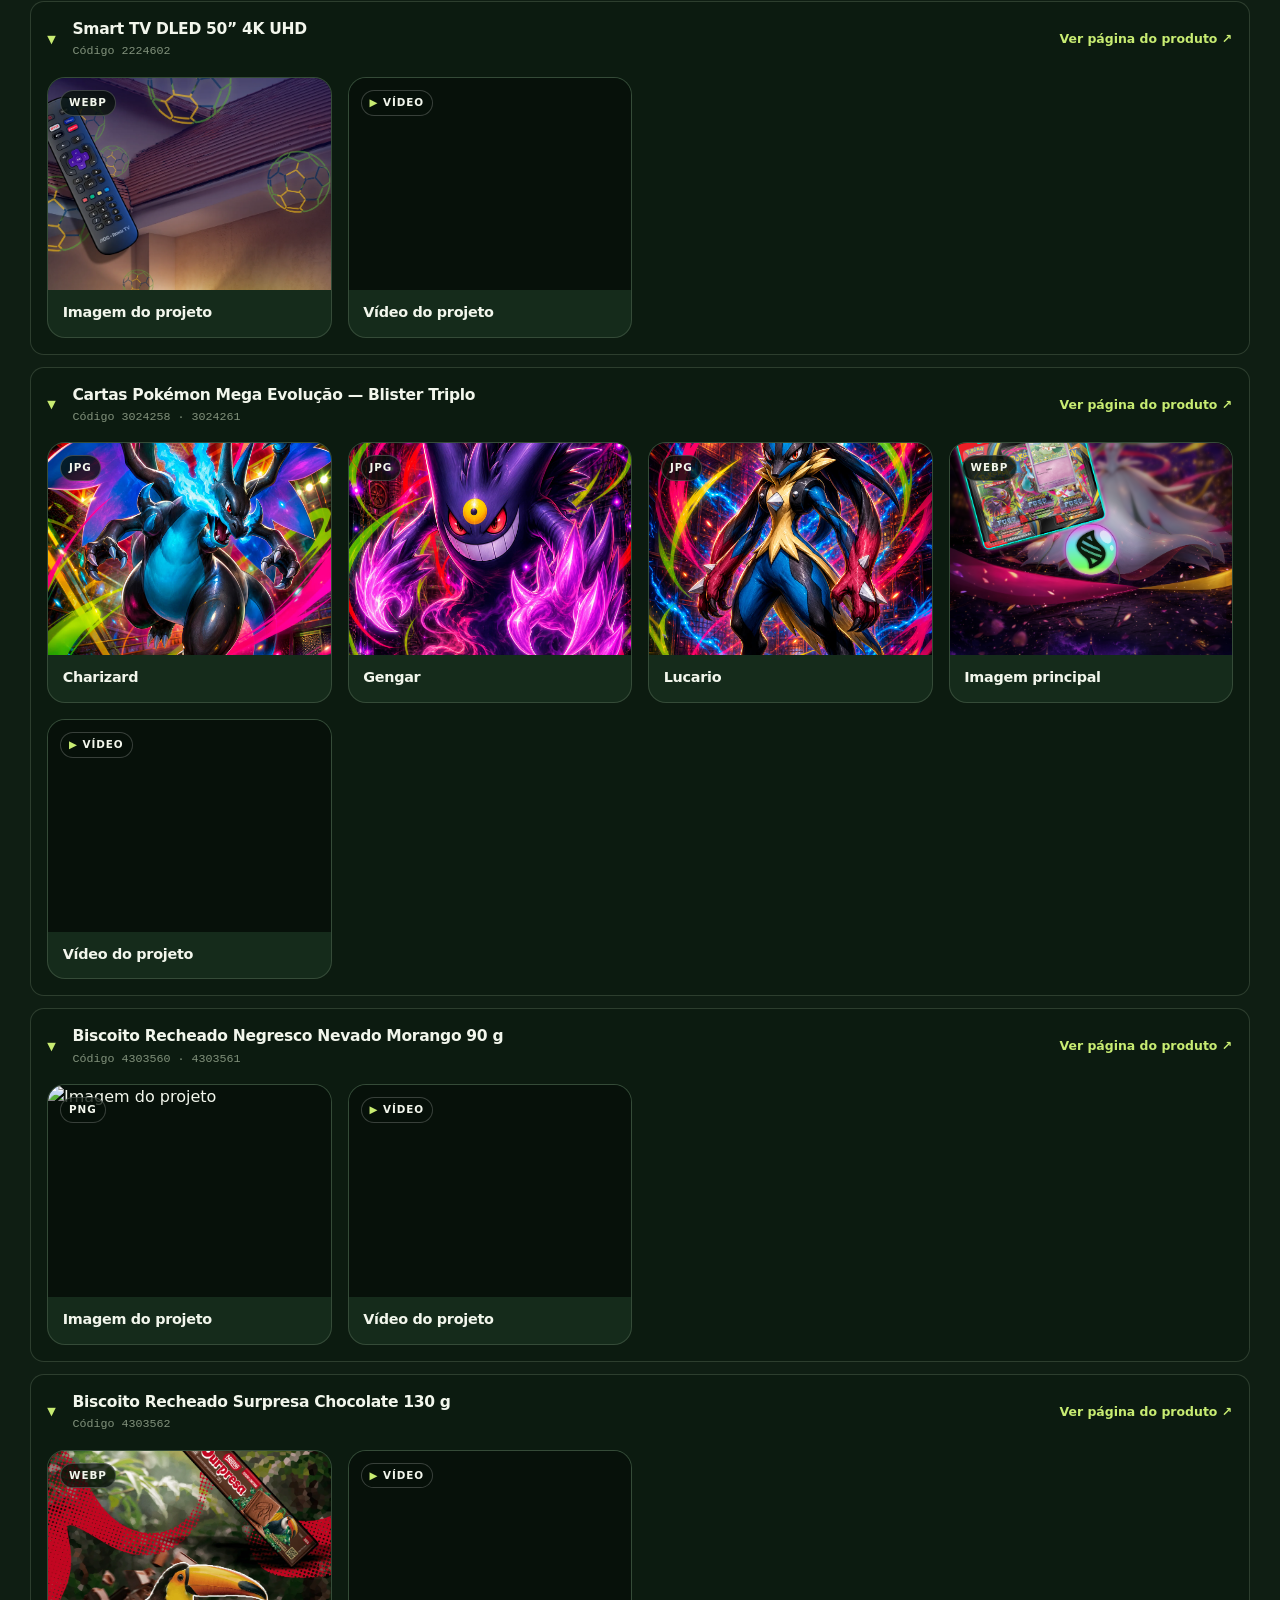
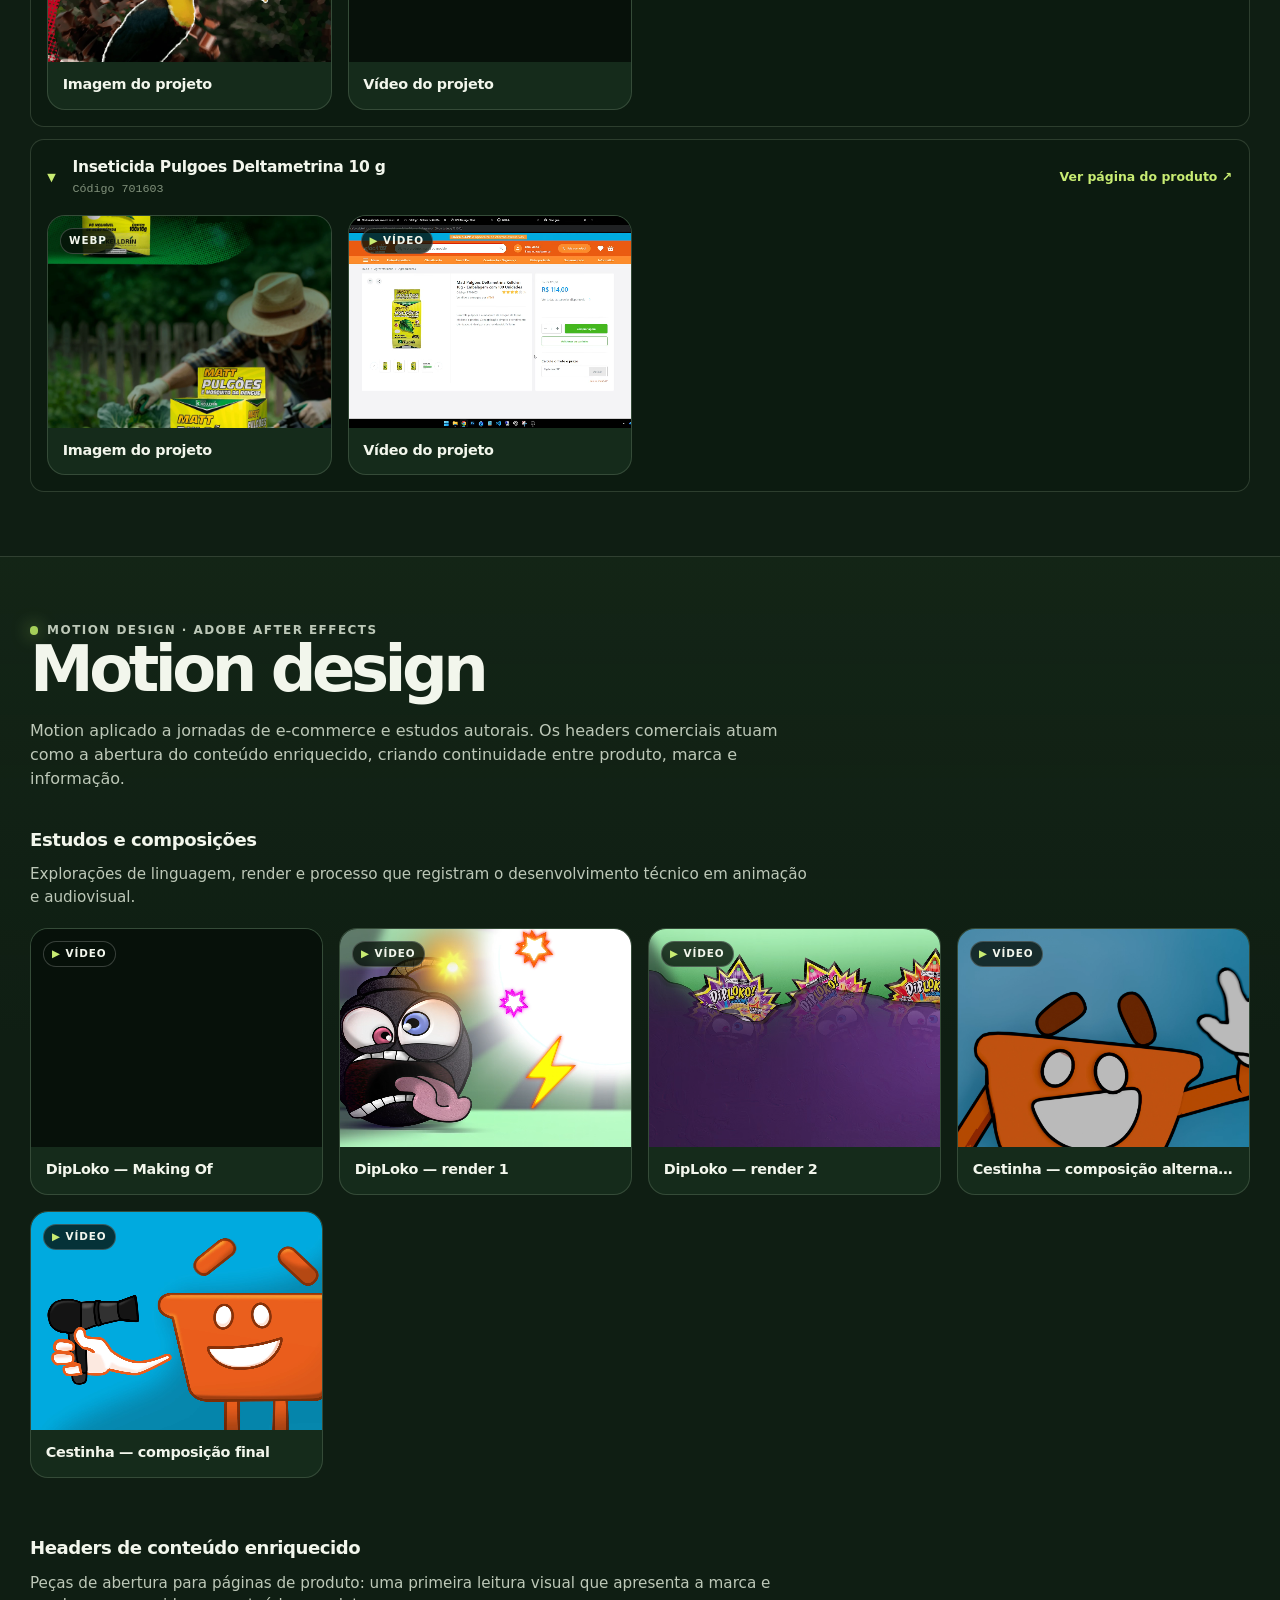
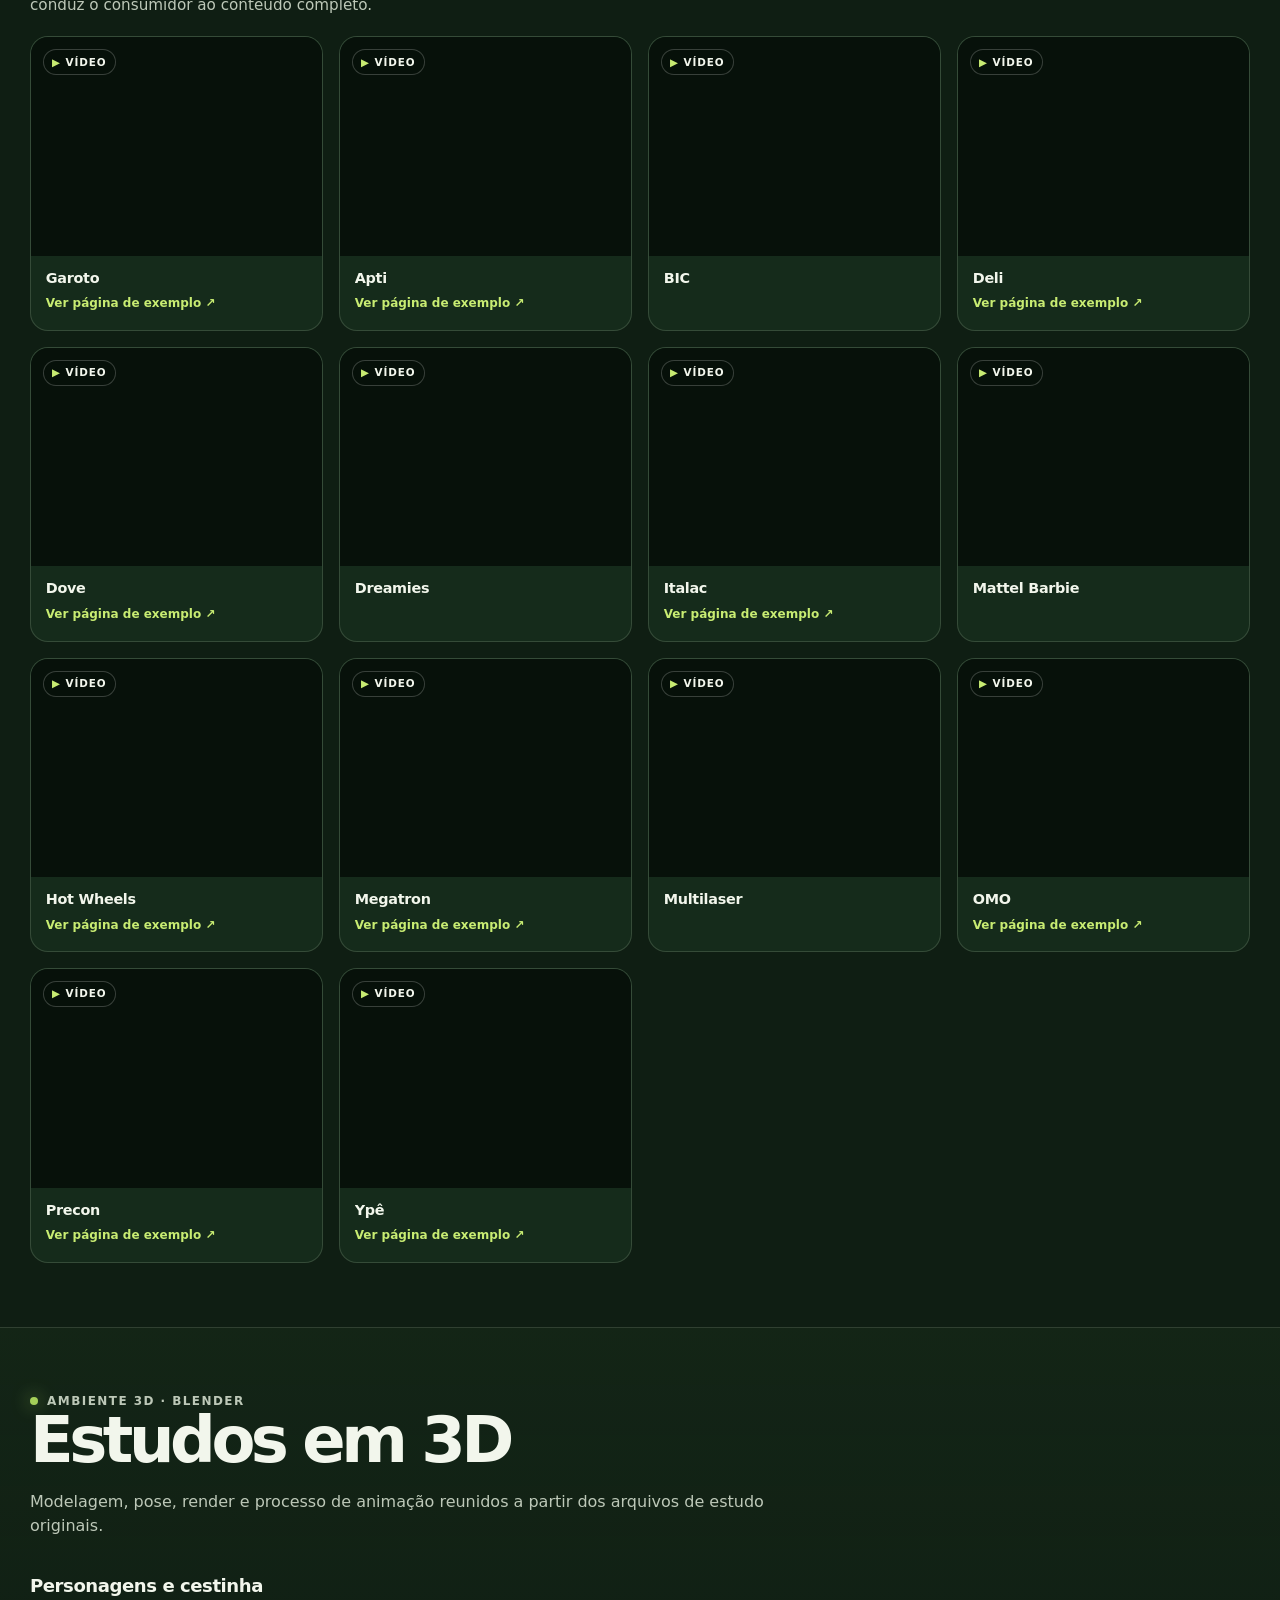
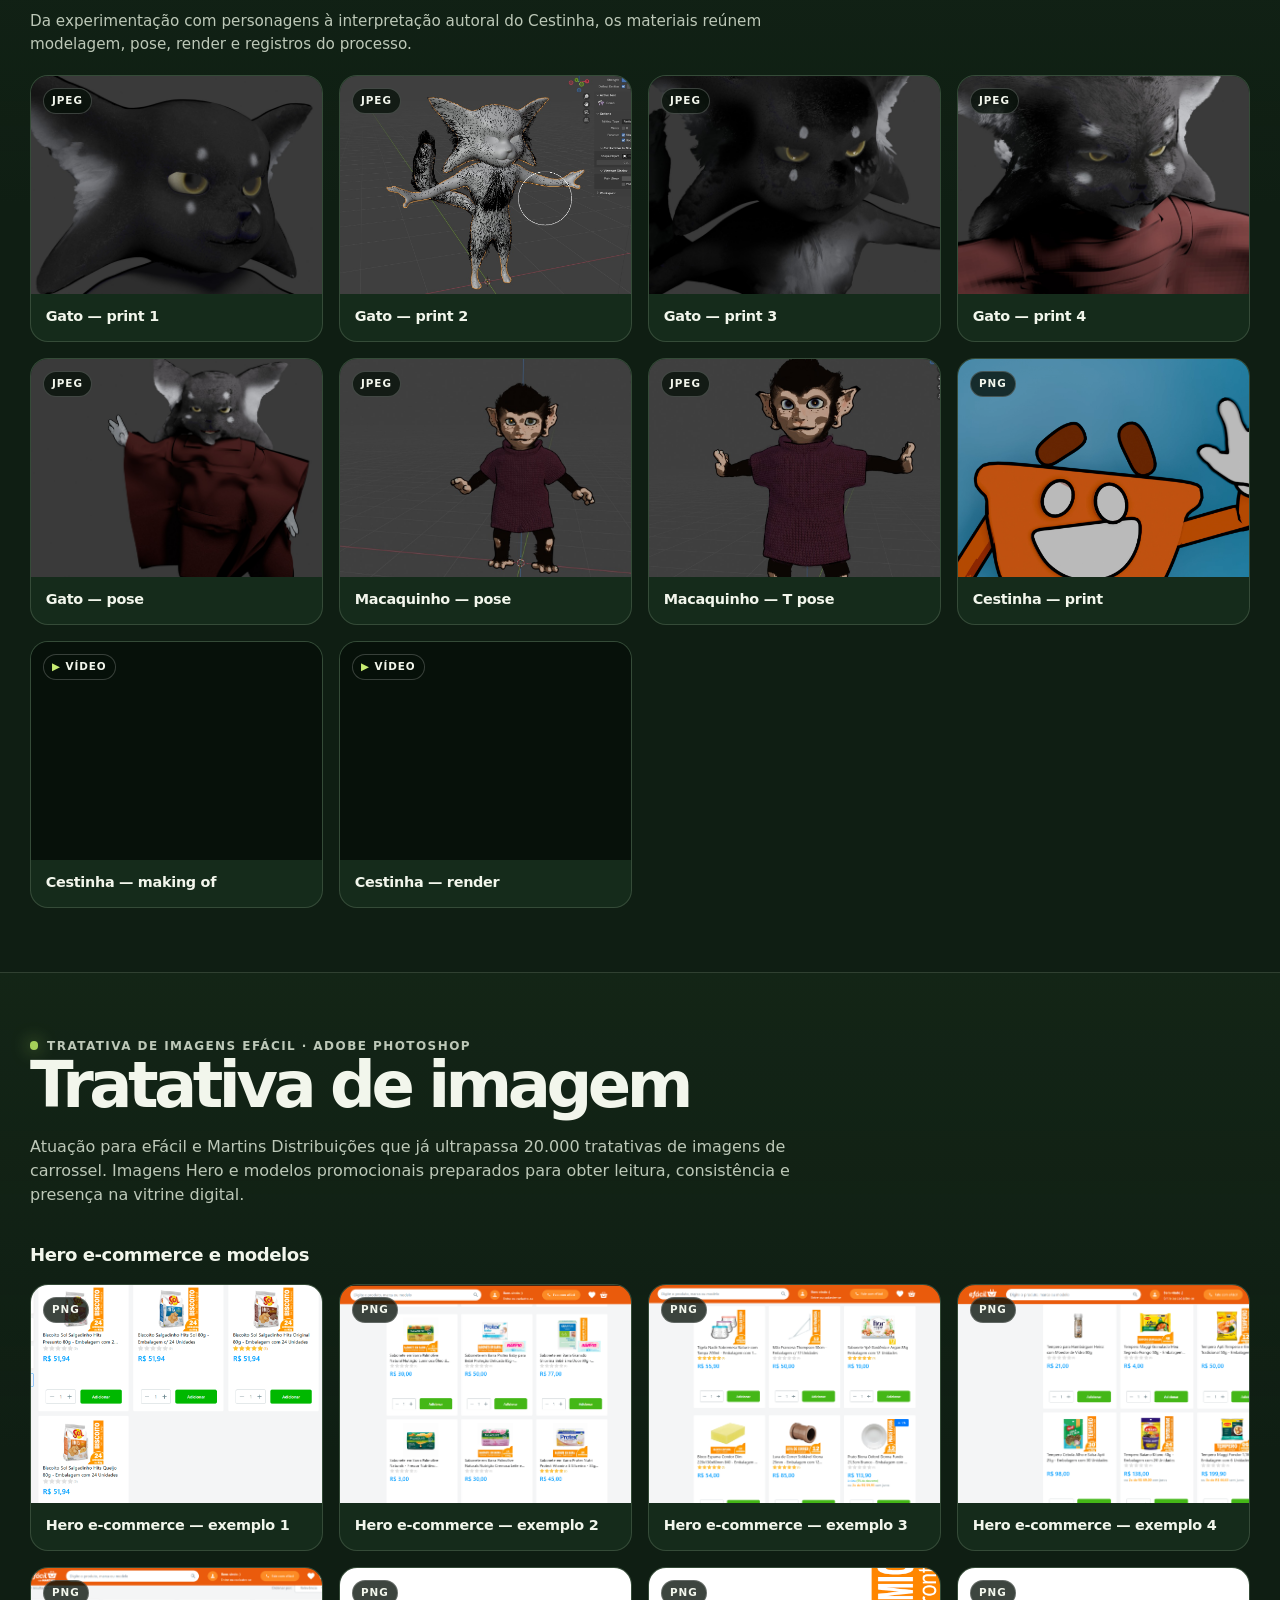
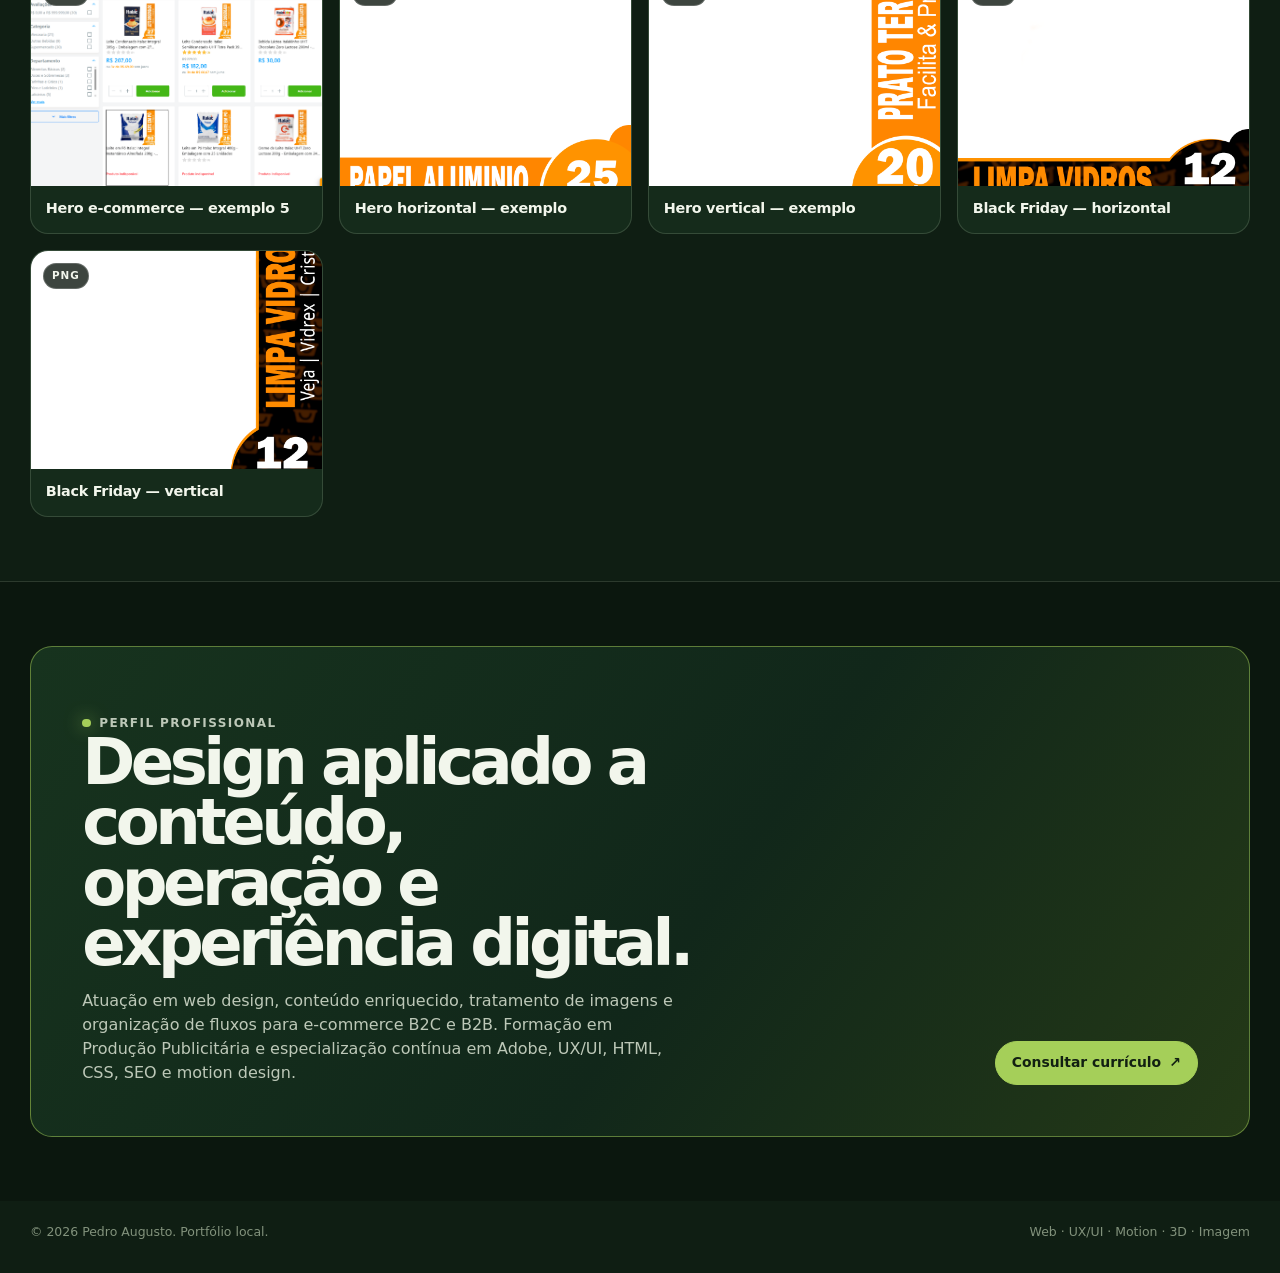
==== commit 1b4e1b9f: "New Instructions" ====
--- a/index.html
+++ b/index.html
@@ -45,26 +45,26 @@
     const designFolder = 'Design Estático Web Design -  HTML CSS Adobe Photoshop';
     const motionFolder = 'Motion Design - Adobe After Effects';
     const catalogs = [
-      { id:'layout-lab', eyebrow:'Layout Lab · UX · UI · Sistema do Time', title:'Layout Lab', description:'Iniciativa de gestão de inovação para tornar a criação de conteúdo enriquecido mais organizada, consistente e acessível à equipe. O sistema concentra montagem, revisão visual e validação responsiva, reduzindo etapas operacionais e apoiando a qualidade das entregas. No conteúdo enriquecido da Cervejeira Metalfrio 572 L (P2221116), apliquei essa estrutura de trabalho.', reference:{label:'Ver página de exemplo',href:'https://www.efacil.com.br/loja/produto/cervejeira-metalfrio-572-litros-vn50afbe15-porta-com-visor-adesivado-preto-p2221116/'}, groups:[{ title:'FrameWork e Hub', items:files('Layout Lab - Codex - UX - UI - Sistema do Time', [['Interface do Framework', 'Lab - FrameWork.png'], ['Interface do Hub', 'Lab - Hub.png'], ['Visão geral do Framework', 'Lab - FrameWork - Vídeo Demonstrativo.mp4']]) }] },
+      { id:'layout-lab', eyebrow:'Layout Lab · UX · UI · Sistema do Time', title:'Layout Lab', description:'Iniciativa de gestão de inovação para tornar a criação de conteúdo enriquecido mais organizada, consistente e acessível à equipe. O sistema concentra montagem, revisão visual e validação responsiva, reduzindo etapas operacionais e apoiando a qualidade das entregas. No conteúdo enriquecido da Cervejeira Metalfrio 572 L (P2221116), apliquei essa estrutura de trabalho.', reference:{label:'Ver página de exemplo',href:'https://www.efacil.com.br/loja/produto/cervejeira-metalfrio-572-litros-vn50afbe15-porta-com-visor-adesivado-preto-p2221116/'}, groups:[{ title:'FrameWork e Hub', items:files('Layout Lab - Codex - UX - UI - Sistema do Time', [['Interface do Framework', 'Lab - FrameWork.png'], ['Interface do Hub', 'Lab - Hub.png'], ['Visão geral do Framework', 'Lab - FrameWork - Vídeo Demonstrativo.webm']]) }] },
       { id:'estatico', eyebrow:'Design Estático · Web Design · HTML · CSS · Adobe Photoshop', title:'Conteúdo enriquecido & web design', description:'Seleção de páginas de produto e materiais visuais para e-commerce, organizados por código para apresentar exemplos de entregáveis no contexto de cada produto. São mais de 2.175 conteúdos enriquecidos produzidos individualmente; em dois anos, a produção total do time ultrapassou 14.000 conteúdos.', resources:[{label:'Abrir Links Úteis originais',file:designFolder + '/Links Úteis.txt'}], groups:[{ title:'Projetos por código', folders:[
-        {code:'1702652', title:'Inseticida Aerosol Kellthine SC25 500 ml', link:'https://www.efacil.com.br/loja/produto/inseticida-aerosol-kellthine-sc25-kelldrin-500ml-p1702652/', items:files(designFolder, [['Imagem do projeto', '1702652.png'], ['Vídeo do projeto', '1702652 - Vídeo.mov']])},
-        {code:'1704669 · 1704674', title:'Sabão em Pó Lavagem Perfeita 700 g', link:'https://www.efacil.com.br/loja/produto/sabao-em-po-omo-lavagem-perfeita-cartucho-700g-embalagem-com-20-unidades-p1704674/', items:files(designFolder, [['Imagem do projeto', '1704669 - 1704674.png'], ['Vídeo do projeto', '1704669 - 1704674 - Vídeo.mov']])},
-        {code:'2211146', title:'Extrator de Frutas E-10 Turbo Premium 250 W', link:'https://www.efacil.com.br/loja/produto/extrator-de-frutas-e-10-turbo-premium-250w-inox-bivolt-mondial-p2211146/', items:files(designFolder, [['Imagem do projeto', '2211146.png'], ['Vídeo do projeto', '2211146 - Vídeo.mov']])},
-        {code:'2224602', title:'Smart TV DLED 50” 4K UHD', link:'https://www.efacil.com.br/loja/produto/smart-tv-dled-50-aoc-50u7045-78g-4k-uhd-com-wi-fi-3-hdmi-1-usb-20-hdr10-60-hz-p2224602/', items:files(designFolder, [['Imagem do projeto', '2224602.png'], ['Vídeo do projeto', '2224602 - Vídeo.mov']])},
-        {code:'3024258 · 3024261', title:'Cartas Pokémon Mega Evolução — Blister Triplo', link:'https://www.efacil.com.br/loja/produto/cartas-booster-pokemon-copag-megaevolucao-blister-triplo-p3024258/', items:files(designFolder, [['Charizard', '3024258 - 3024261 - card - charizard.jpg'], ['Gengar', '3024258 - 3024261 - card - gengar.jpg'], ['Lucario', '3024258 - 3024261 - card - lucario.jpg'], ['Imagem principal', '3024258 - 3024261.webp'], ['Vídeo do projeto', '3024258 - 3024261 - Vídeo.mkv']])},
+        {code:'1702652', title:'Inseticida Aerosol Kellthine SC25 500 ml', link:'https://www.efacil.com.br/loja/produto/inseticida-aerosol-kellthine-sc25-kelldrin-500ml-p1702652/', items:files(designFolder, [['Imagem do projeto', '1702652.webp'], ['Vídeo do projeto', '1702652 - Vídeo.mov']])},
+        {code:'1704669 · 1704674', title:'Sabão em Pó Lavagem Perfeita 700 g', link:'https://www.efacil.com.br/loja/produto/sabao-em-po-omo-lavagem-perfeita-cartucho-700g-embalagem-com-20-unidades-p1704674/', items:files(designFolder, [['Imagem do projeto', '1704669 - 1704674.webp'], ['Vídeo do projeto', '1704669 - 1704674 - Vídeo.mov']])},
+        {code:'2211146', title:'Extrator de Frutas E-10 Turbo Premium 250 W', link:'https://www.efacil.com.br/loja/produto/extrator-de-frutas-e-10-turbo-premium-250w-inox-bivolt-mondial-p2211146/', items:files(designFolder, [['Imagem do projeto', '2211146.webp'], ['Vídeo do projeto', '2211146 - Vídeo.mov']])},
+        {code:'2224602', title:'Smart TV DLED 50” 4K UHD', link:'https://www.efacil.com.br/loja/produto/smart-tv-dled-50-aoc-50u7045-78g-4k-uhd-com-wi-fi-3-hdmi-1-usb-20-hdr10-60-hz-p2224602/', items:files(designFolder, [['Imagem do projeto', '2224602.webp'], ['Vídeo do projeto', '2224602 - Vídeo.mov']])},
+        {code:'3024258 · 3024261', title:'Cartas Pokémon Mega Evolução — Blister Triplo', link:'https://www.efacil.com.br/loja/produto/cartas-booster-pokemon-copag-megaevolucao-blister-triplo-p3024258/', items:files(designFolder, [['Charizard', '3024258 - 3024261 - card - charizard.jpg'], ['Gengar', '3024258 - 3024261 - card - gengar.jpg'], ['Lucario', '3024258 - 3024261 - card - lucario.jpg'], ['Imagem principal', '3024258 - 3024261.webp'], ['Vídeo do projeto', '3024258 - 3024261 - Vídeo.webm']])},
         {code:'4303560 · 4303561', title:'Biscoito Recheado Negresco Nevado Morango 90 g', link:'https://www.efacil.com.br/loja/produto/biscoito-nestle-negresco-nevado-recheado-morango-90g-embalagem-com-66-unidades-p4303560/', items:files(designFolder, [['Imagem do projeto', '4303560 - 4303561.png'], ['Vídeo do projeto', '4303560 - 4303561 - Vídeo.mov']])},
-        {code:'4303562', title:'Biscoito Recheado Surpresa Chocolate 130 g', link:'https://www.efacil.com.br/loja/produto/biscoito-nestle-surpresa-recheado-chocolate-130g-embalagem-com-70-unidades-p4303562/', items:files(designFolder, [['Imagem do projeto', '4303562.png'], ['Vídeo do projeto', '4303562 - Vídeo.mov']])},
-        {code:'701603', title:'Inseticida Pulgoes Deltametrina 10 g', link:'https://www.efacil.com.br/loja/produto/matt-pulgoes-deltametrina-kelldrin-10gr-embalagem-c-100-unidades-p701603/', items:files(designFolder, [['Imagem do projeto', '701603.png'], ['Vídeo do projeto', '701603 - Vídeo.mkv']])}
+        {code:'4303562', title:'Biscoito Recheado Surpresa Chocolate 130 g', link:'https://www.efacil.com.br/loja/produto/biscoito-nestle-surpresa-recheado-chocolate-130g-embalagem-com-70-unidades-p4303562/', items:files(designFolder, [['Imagem do projeto', '4303562.webp'], ['Vídeo do projeto', '4303562 - Vídeo.mov']])},
+        {code:'701603', title:'Inseticida Pulgoes Deltametrina 10 g', link:'https://www.efacil.com.br/loja/produto/matt-pulgoes-deltametrina-kelldrin-10gr-embalagem-c-100-unidades-p701603/', items:files(designFolder, [['Imagem do projeto', '701603.webp'], ['Vídeo do projeto', '701603 - Vídeo.webm']])}
       ] }] },
       { id:'motion', eyebrow:'Motion Design · Adobe After Effects', title:'Motion design', description:'Motion aplicado a jornadas de e-commerce e estudos autorais. Os headers comerciais atuam como a abertura do conteúdo enriquecido, criando continuidade entre produto, marca e informação.', resources:[{label:'Abrir links dos headers',file:motionFolder + '/Headers de Conteúdo Enriquecido/Link úteis.txt'}], groups:[
-        { title:'Estudos e composições', description:'Explorações de linguagem, render e processo que registram o desenvolvimento técnico em animação e audiovisual.', items:files(motionFolder + '/Estudos e Composições', [['DipLoko — Making Of', '4303494 - DipLoko bombas Making Of.mp4'], ['DipLoko — render 1', '4303494_02 - DipLoko bombas render 1.mov'], ['DipLoko — render 2', '4303494_02 - DipLoko bombas render 2.mov'], ['Cestinha — composição alternativa', 'Estudo Cestinha Composição Alternativa Motion Design.mov', undefined, 'Ambiente 3d - Blender/Print cstinha.png'], ['Cestinha — composição final', 'Estudo Cestinha Final MOtion Design.mov']]) },
+        { title:'Estudos e composições', description:'Explorações de linguagem, render e processo que registram o desenvolvimento técnico em animação e audiovisual.', items:files(motionFolder + '/Estudos e Composições', [['DipLoko — Making Of', '4303494 - DipLoko bombas Making Of.mp4'], ['DipLoko — render 1', '4303494_02 - DipLoko bombas render 1.webm'], ['DipLoko — render 2', '4303494_02 - DipLoko bombas render 2.webm'], ['Cestinha — composição alternativa', 'Estudo Cestinha Composição Alternativa Motion Design.webm', undefined, 'Ambiente 3d - Blender/Print cstinha.png'], ['Cestinha — composição final', 'Estudo Cestinha Final MOtion Design.webm']]) },
         { title:'Headers de conteúdo enriquecido', description:'Peças de abertura para páginas de produto: uma primeira leitura visual que apresenta a marca e conduz o consumidor ao conteúdo completo.', items:files(motionFolder + '/Headers de Conteúdo Enriquecido', [['Garoto', 'header_garoto1.mov', 'https://www.efacil.com.br/loja/produto/chocolate-garoto-chocostick-baton-cookies-cream-26g-embalagem-com-12-unidades-p4303655/'], ['Apti', 'header-apti1.mov', 'https://www.efacil.com.br/loja/produto/achocolatado-apti-power-sache-300g-embalagem-com-20-unidades-p4303386/'], ['BIC', 'header-bic1.mov'], ['Deli', 'header-deli.mov', 'https://www.efacil.com.br/loja/produto/estilete-deli-lamina-aco-sk5-9mm-amarelo-p805549/'], ['Dove', 'header-dove1.mov', 'https://www.efacil.com.br/loja/produto/mascara-de-tratamento-dove-2-em-1-rescontrucao-500g-p112225/'], ['Dreamies', 'header-dreamies.mov'], ['Italac', 'header-italac.mov', 'https://www.efacil.com.br/loja/produto/leite-condensado-italac-uht-zero-lactose-395g-embalagem-com-27-unidades-p4303394/'], ['Mattel Barbie', 'header-mattel-barbie.mov'], ['Hot Wheels', 'header-mattel-hotwheels1.mov', 'https://www.efacil.com.br/loja/produto/carrinho-hot-wheels-racing-formula-1-premium-hrv11-sortido-p3023525/'], ['Megatron', 'header-megatron.mov', 'https://www.efacil.com.br/loja/produto/cabo-flexivel-megatron-2-5mmx100m-rolo-750v-preto-p404517/'], ['Multilaser', 'header-multilaser.mov'], ['OMO', 'header-omo1.mov', 'https://www.efacil.com.br/loja/produto/sabao-em-po-omo-lavagem-perfeita-cartucho-700g-embalagem-com-20-unidades-p1704674/'], ['Precon', 'header-precon.mov', 'https://www.efacil.com.br/loja/produto/telha-pvc-plan-precon-ceramica-2-42x0-88m-p408918/'], ['Ypê', 'header-ype1.mov', 'https://www.efacil.com.br/loja/produto/sabao-liquido-tixan-ype-maciez-frasco-3l-embalagem-com-4-unidades-p1704426/']]) }
       ] },
       { id:'tresd', eyebrow:'Ambiente 3D · Blender', title:'Estudos em 3D', description:'Modelagem, pose, render e processo de animação reunidos a partir dos arquivos de estudo originais.', groups:[{ title:'Personagens e cestinha', description:'Da experimentação com personagens à interpretação autoral do Cestinha, os materiais reúnem modelagem, pose, render e registros do processo.', items:files('Ambiente 3d - Blender', [['Gato — print 1', 'Gato print.jpeg'], ['Gato — print 2', 'Gato print 2.jpeg'], ['Gato — print 3', 'Gato print 3.jpeg'], ['Gato — print 4', 'Gato print 4.jpeg'], ['Gato — pose', 'Gato print 5 pose.jpeg'], ['Macaquinho — pose', 'Macaquinho pose.jpeg'], ['Macaquinho — T pose', 'Macaquinho-t pose.jpeg'], ['Cestinha — print', 'Print cstinha.png'], ['Cestinha — making of', 'making of_convertido cestinha estudo.mov'], ['Cestinha — render', 'render Cestinha Estudo.mov']]) }] },
       { id:'tratativa', eyebrow:'Tratativa de Imagens eFácil · Adobe Photoshop', title:'Tratativa de imagem', description:'Atuação para eFácil e Martins Distribuições que já ultrapassa 20.000 tratativas de imagens de carrossel. Imagens Hero e modelos promocionais preparados para obter leitura, consistência e presença na vitrine digital.', groups:[{ title:'Hero e-commerce e modelos', items:files('Tratativa de Imagens efácil - Adobe Photoshop', [['Hero e-commerce — exemplo 1', 'Exemplo 1 Imagens Hero e-commerce eFácil.png'], ['Hero e-commerce — exemplo 2', 'Exemplo 2 Imagens Hero e-commerce eFácil.png'], ['Hero e-commerce — exemplo 3', 'Exemplo 3 Imagens Hero e-commerce eFácil.png'], ['Hero e-commerce — exemplo 4', 'Exemplo 4 Imagens Hero e-commerce eFácil.png'], ['Hero e-commerce — exemplo 5', 'Exemplo 5 Imagens Hero e-commerce eFácil.png'], ['Hero horizontal — exemplo', 'Hero Horizontal exemplo.png'], ['Hero vertical — exemplo', 'Hero Vertical Exemplo.png'], ['Black Friday — horizontal', 'Modelo Hero Black Friday Horizontal.png'], ['Black Friday — vertical', 'Modelo Hero Black Friday Vertical.png']]) }] }
     ];
     const ext = file => file.split('.').pop().toLowerCase();
-    const isVideo = file => ['mp4','mov','mkv'].includes(ext(file));
+    const isVideo = file => ['mp4','mov','mkv','webm'].includes(ext(file));
     const url = file => encodeURI(base + file);
     const escapeHtml = value => value.replace(/[&<>'"]/g, character => ({'&':'&amp;','<':'&lt;','>':'&gt;',"'":'&#39;','"':'&quot;'}[character]));
     const card = item => { const video = isVideo(item.file), safeTitle = escapeHtml(item.title), source = url(item.file), poster = item.poster ? ` poster="${url(item.poster)}"` : ''; return `<article class="media-card"><button class="media-preview" type="button" data-file="${source}" data-title="${safeTitle}" data-kind="${video ? 'Vídeo do projeto' : 'Imagem do projeto'}">${video ? `<video muted playsinline preload="metadata"${poster} src="${source}"></video>` : `<img src="${source}" alt="${safeTitle}" loading="lazy">`}<span class="type ${video ? 'video' : ''}">${video ? 'Vídeo' : ext(item.file)}</span></button><div class="media-card-info"><strong title="${safeTitle}">${safeTitle}</strong>${item.link ? `<a href="${item.link}" target="_blank" rel="noreferrer">Ver página de exemplo ↗</a>` : ''}</div></article>`; };
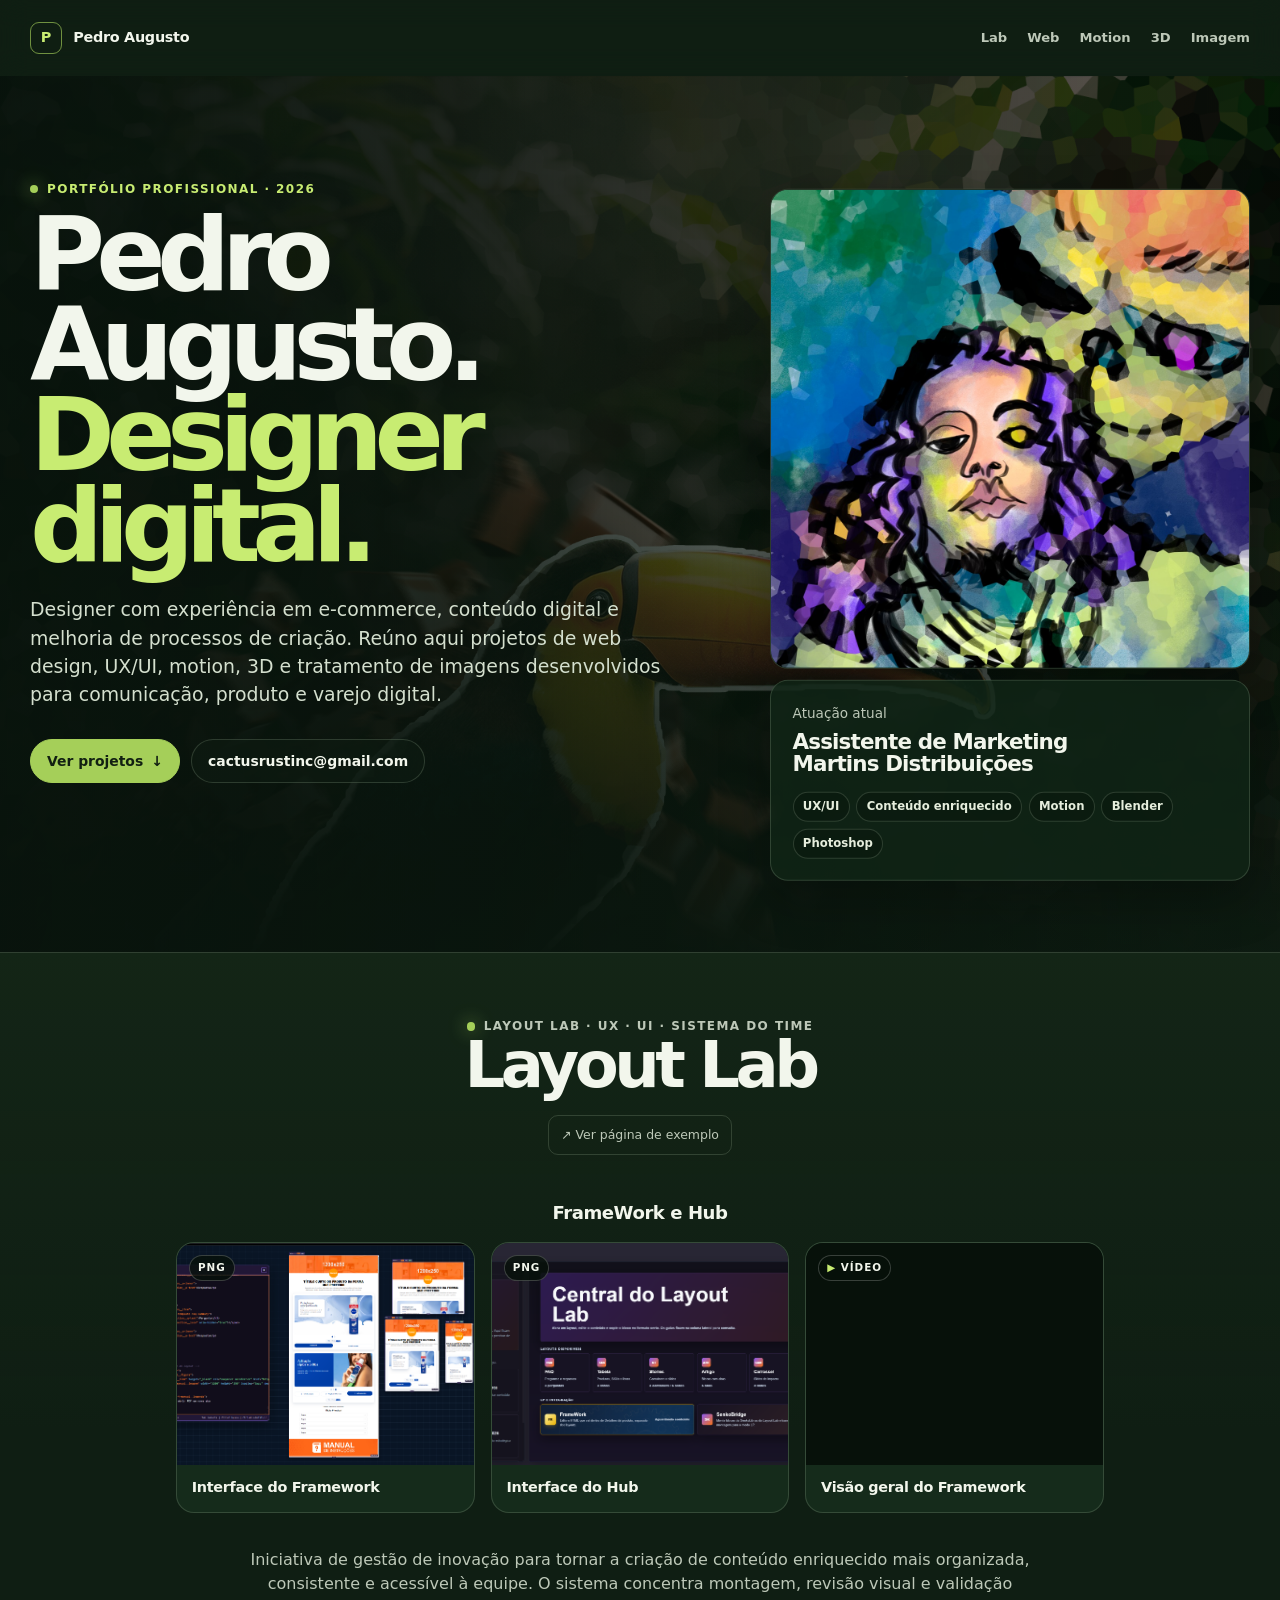
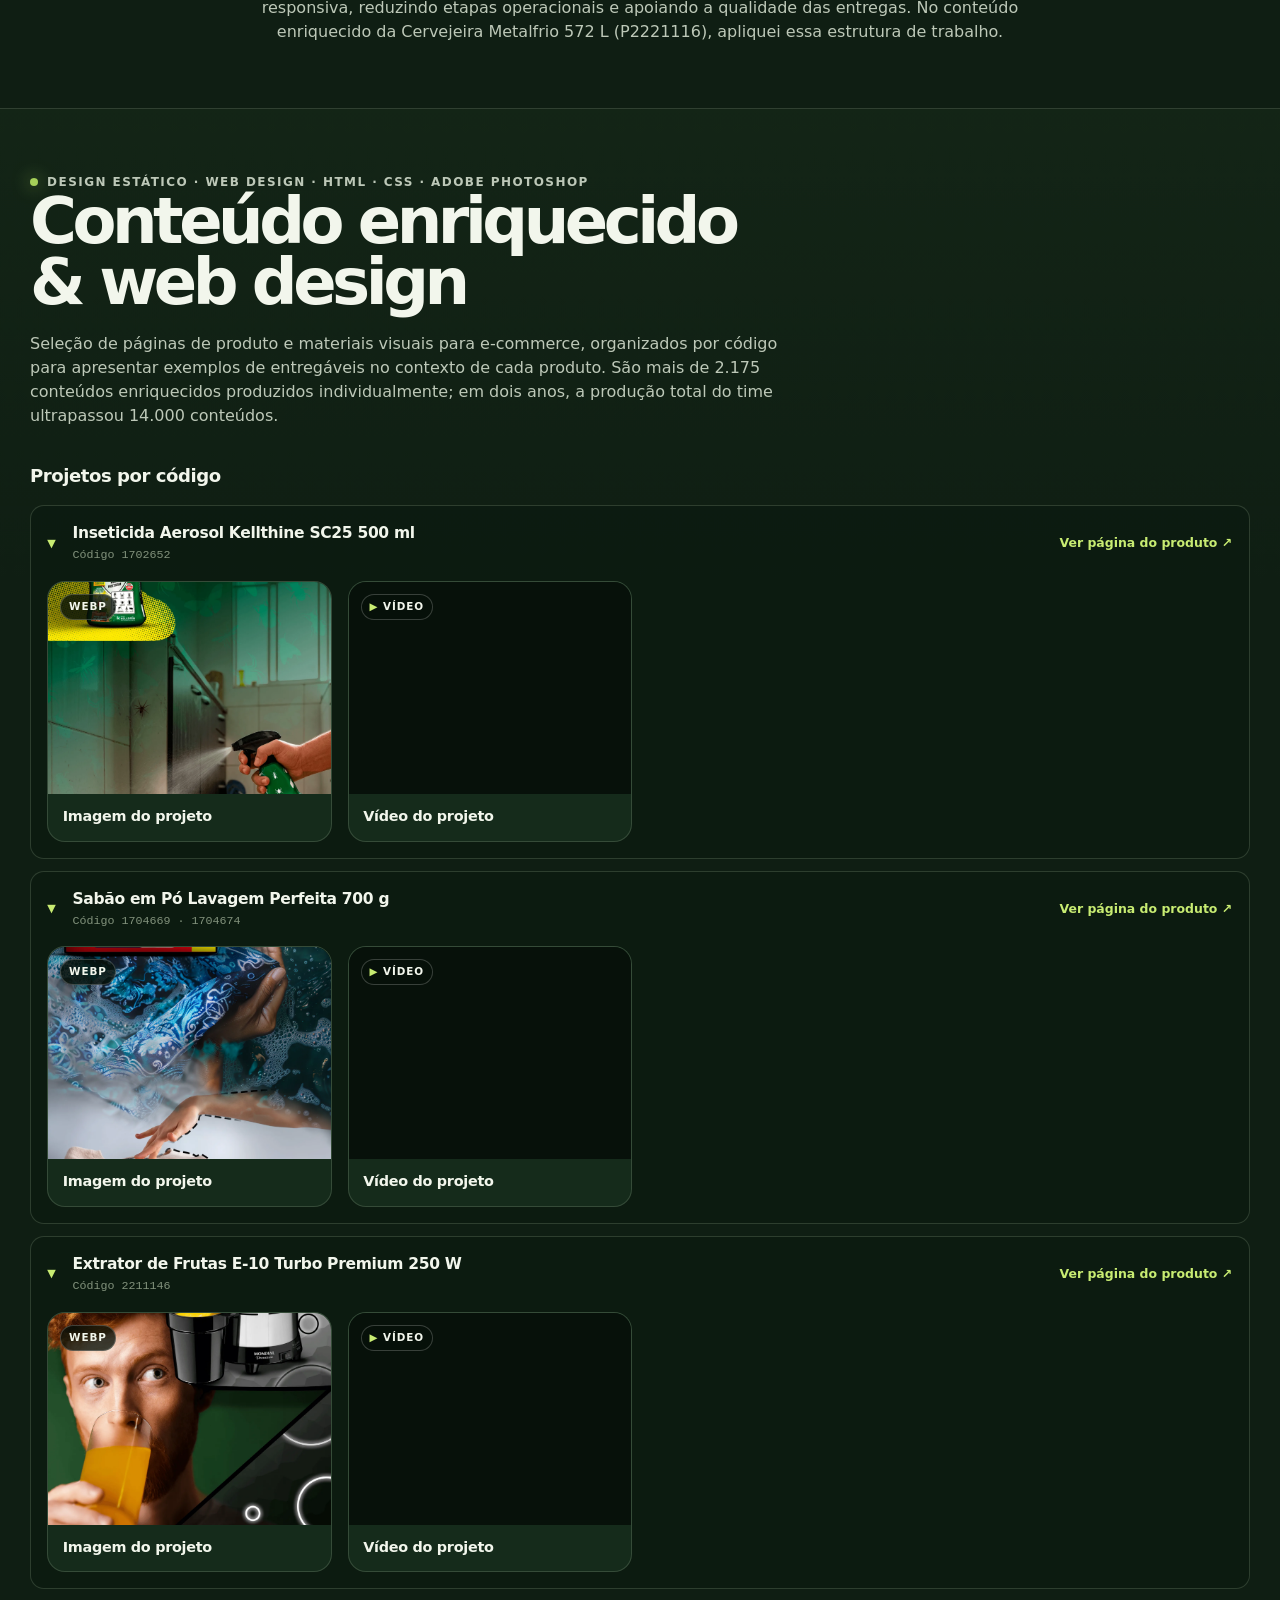
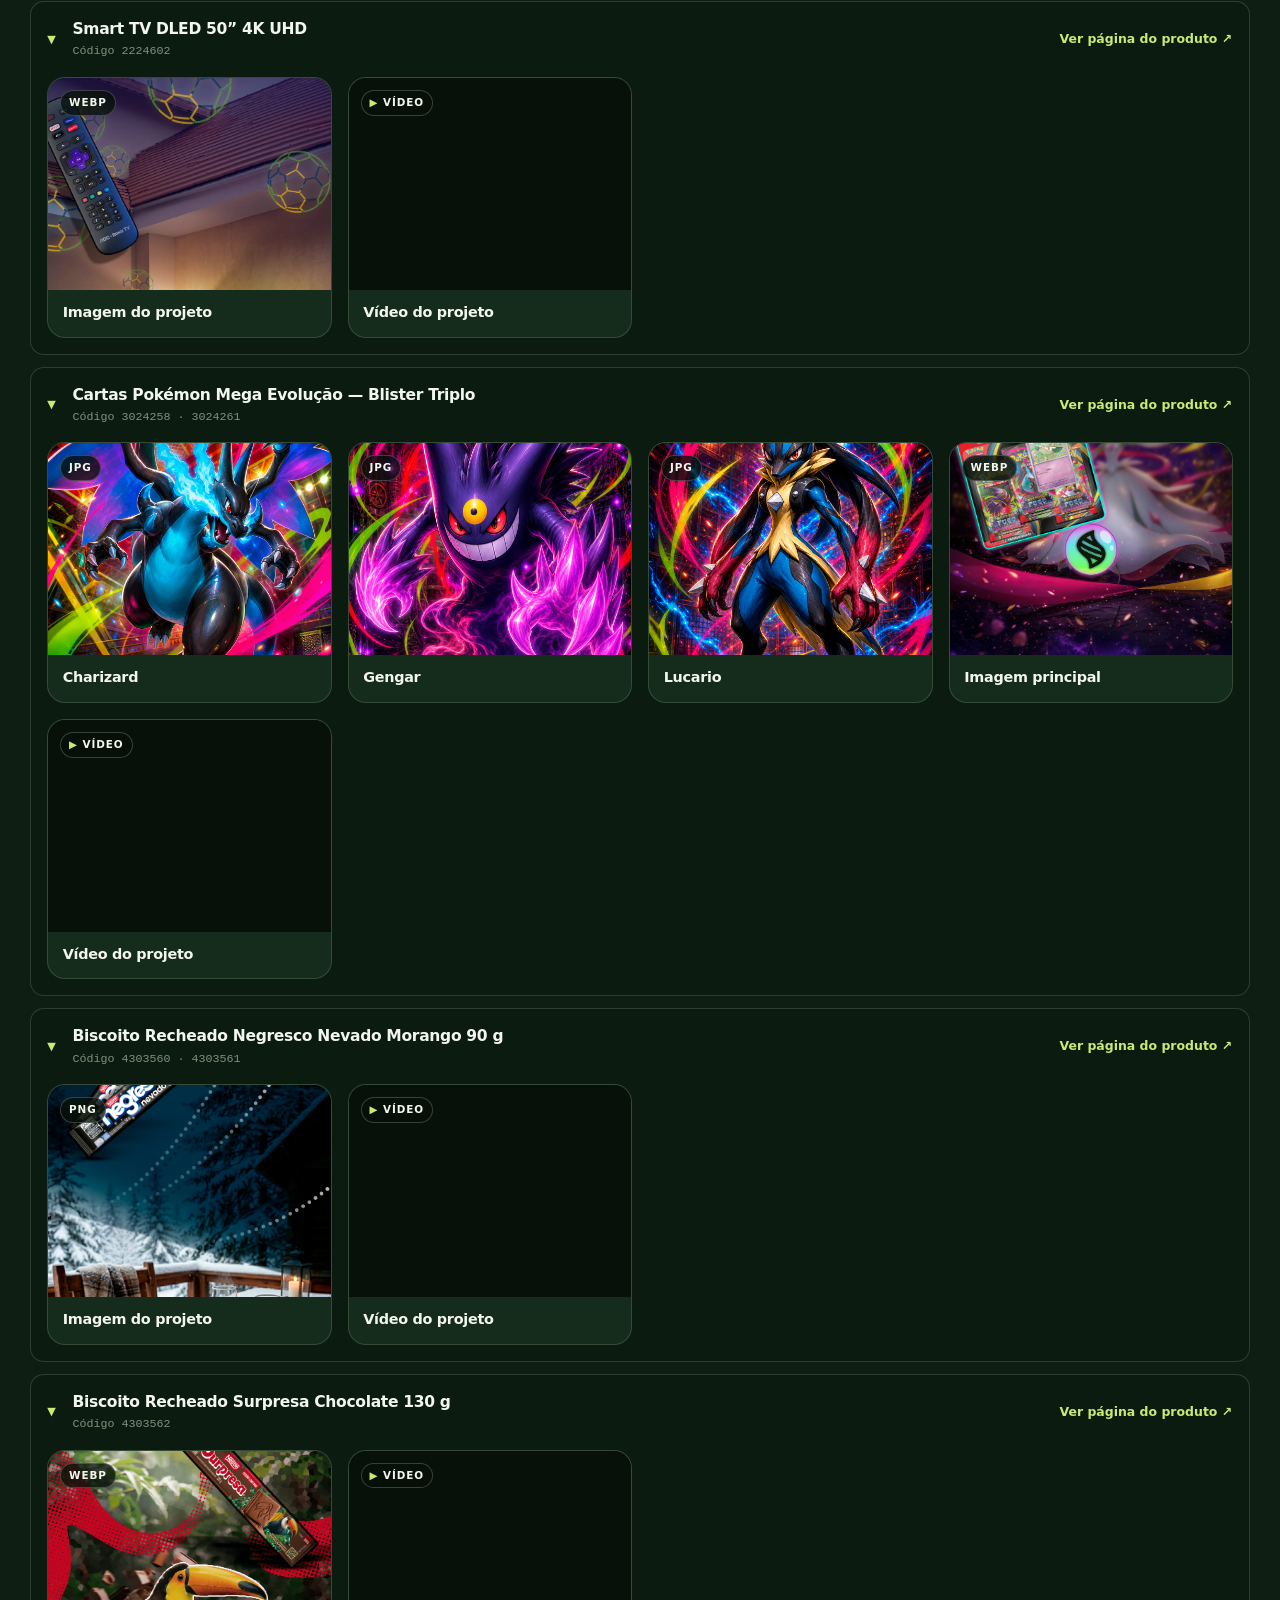
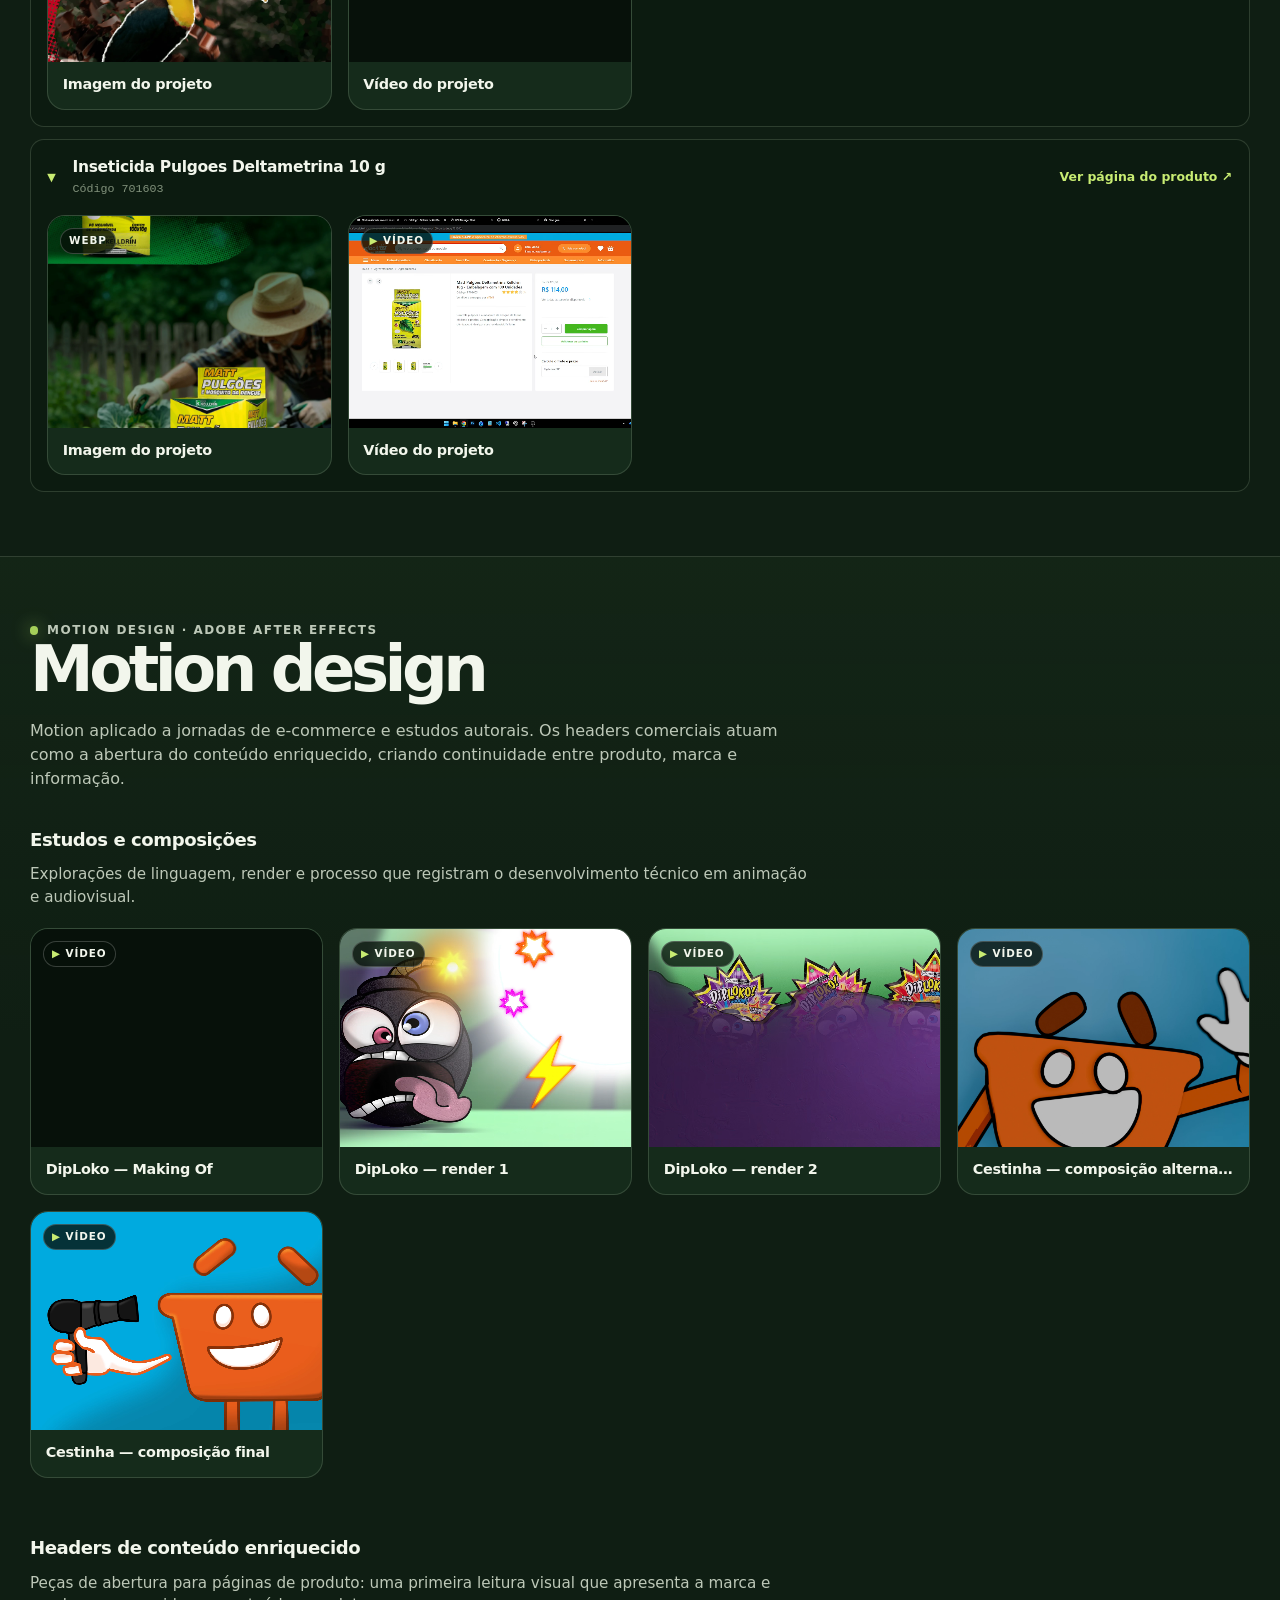
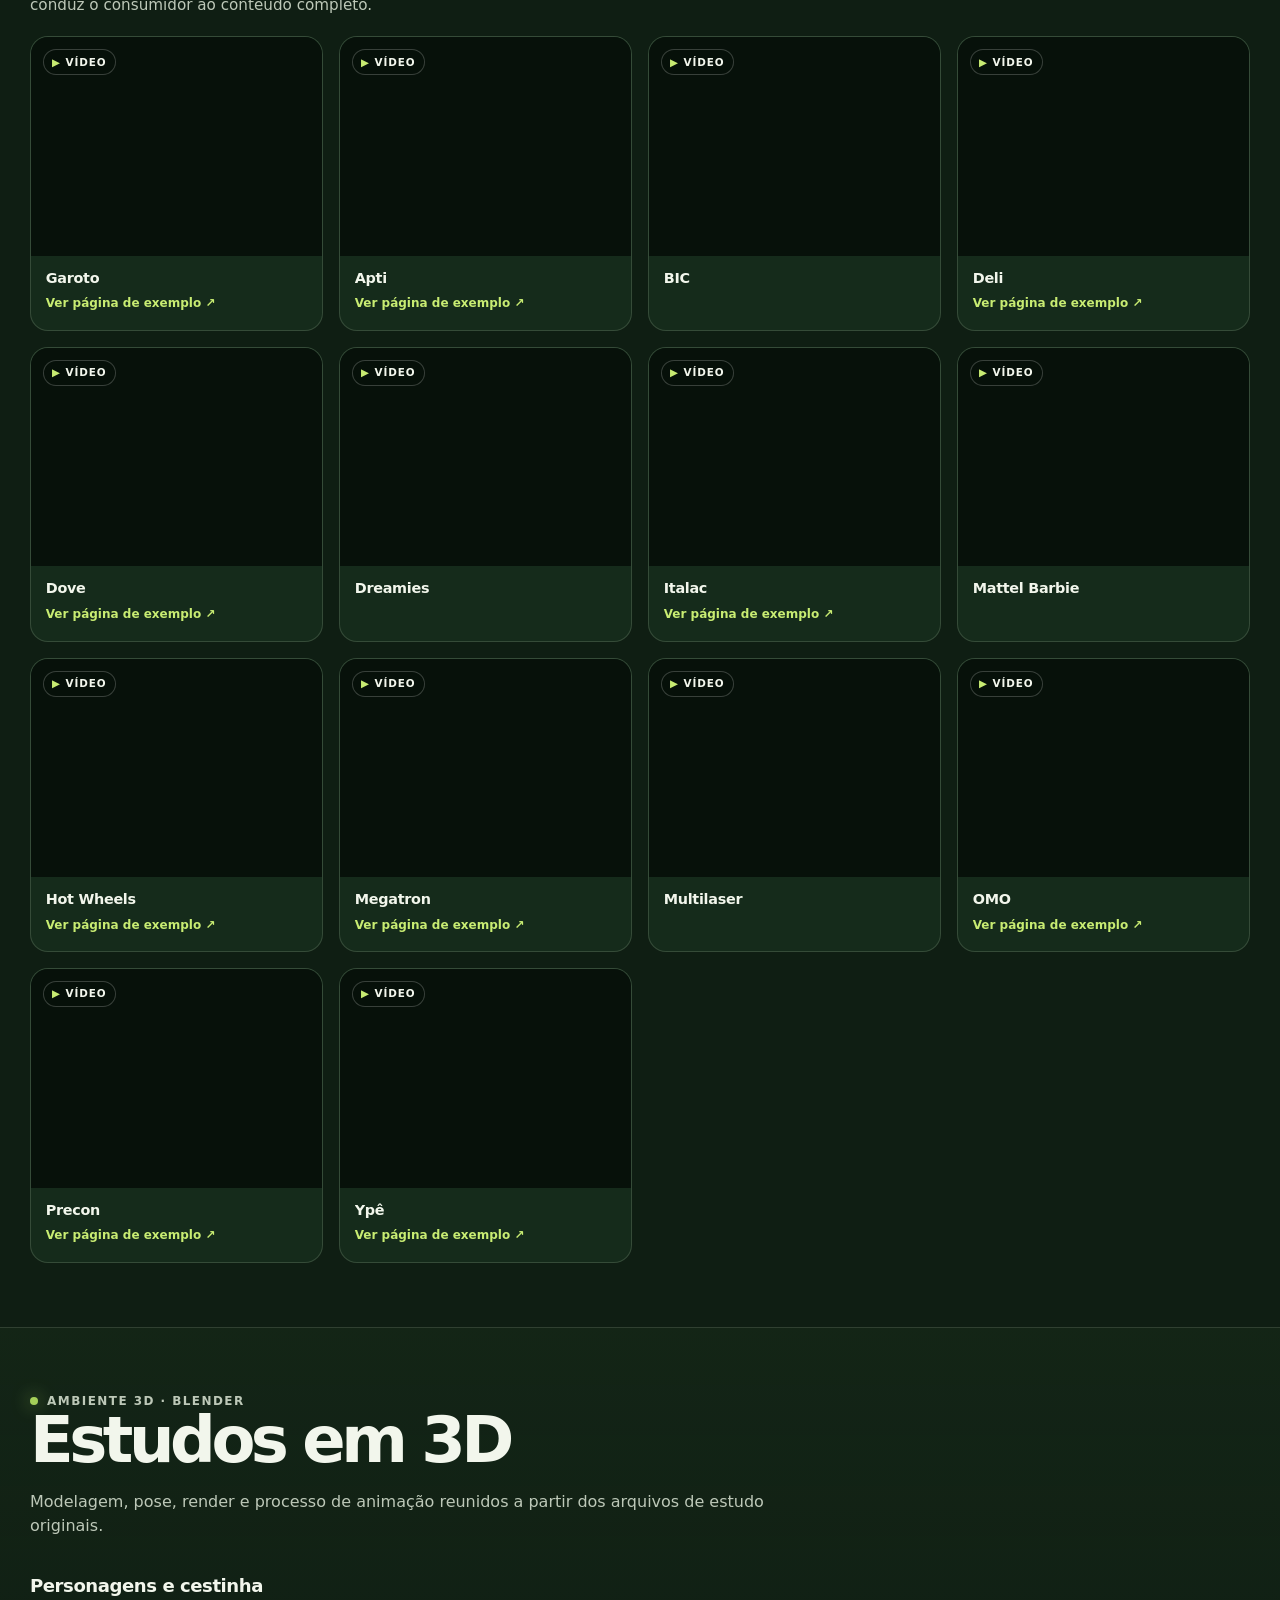
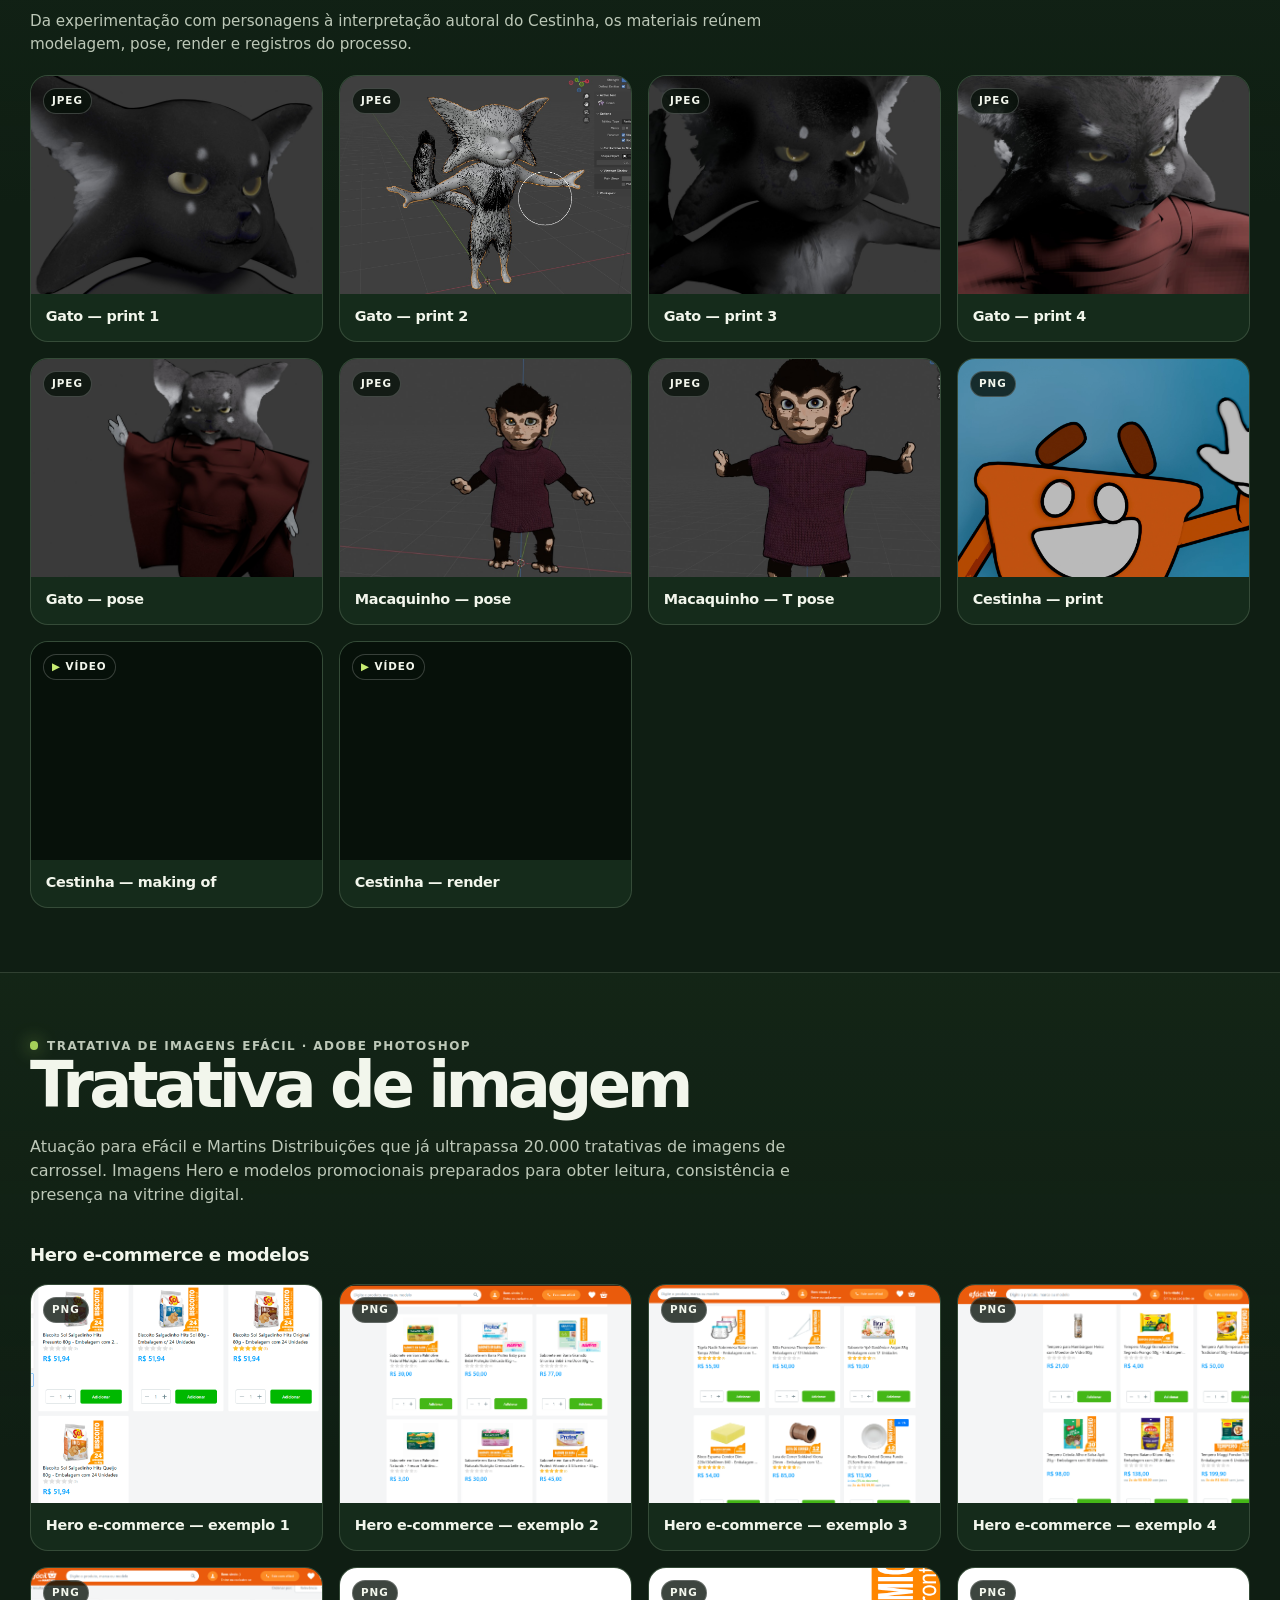
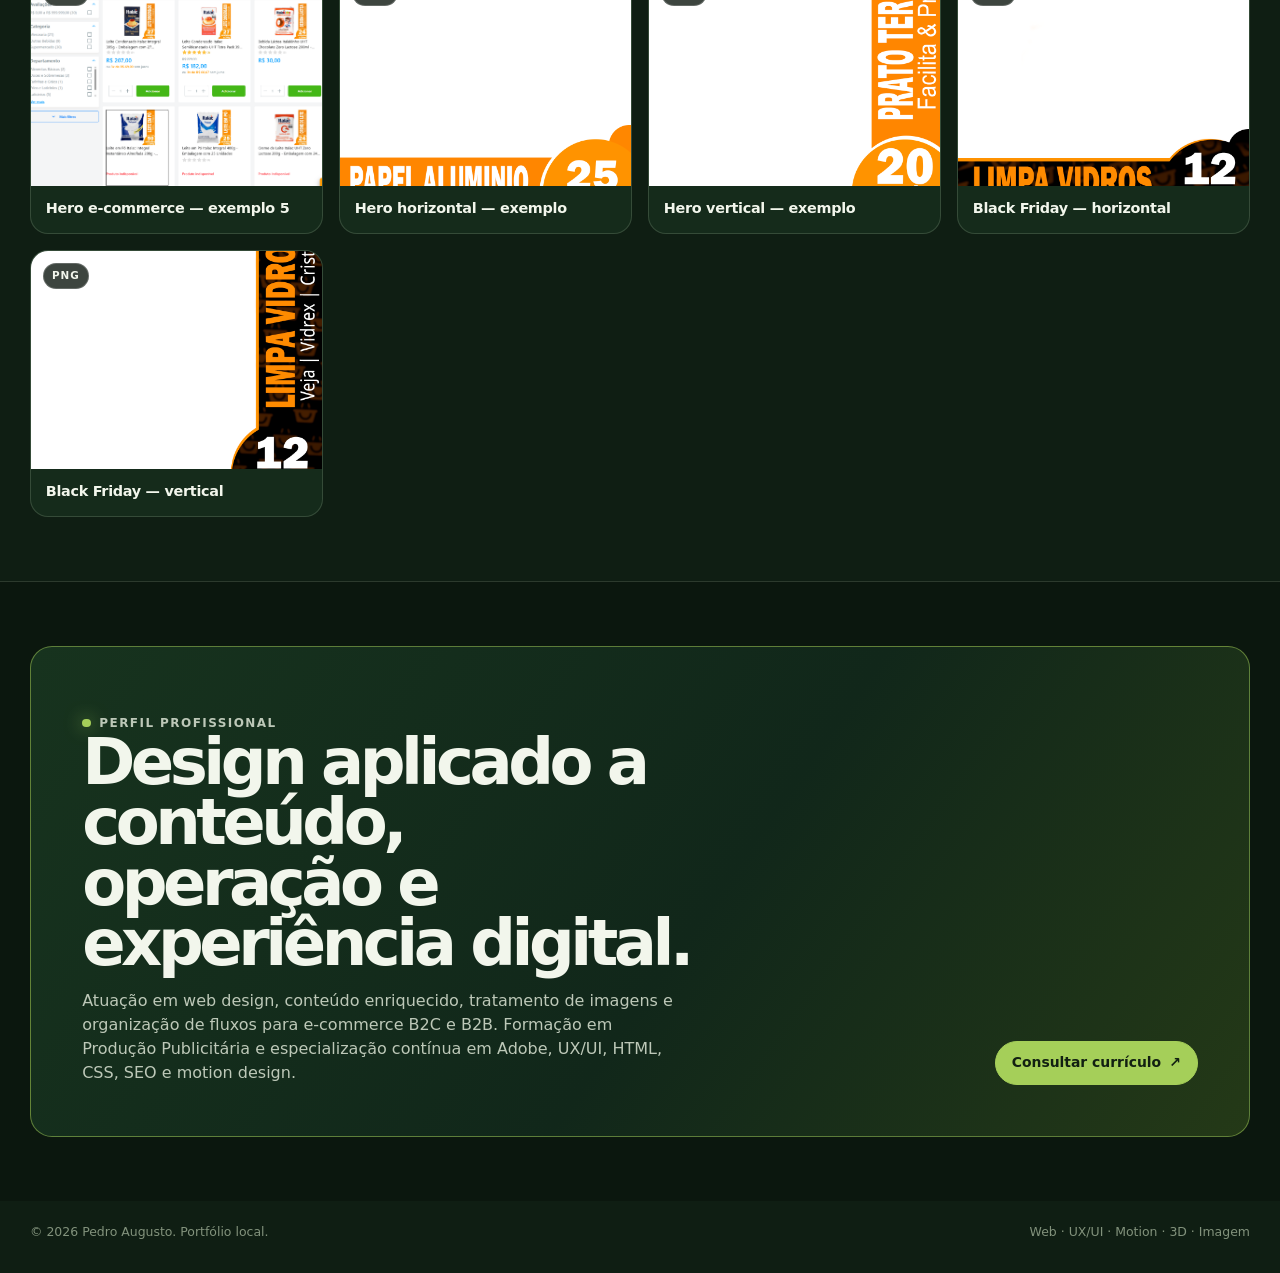
==== commit e833ef58: "Curriculum fix" ====
--- a/index.html
+++ b/index.html
@@ -35,7 +35,7 @@
   <main>
     <section class="hero"><div class="shell hero-grid"><div><p class="eyebrow">Portfólio profissional · 2026</p><h1>Pedro Augusto.<br><em>Designer digital.</em></h1><p class="copy">Designer com experiência em e-commerce, conteúdo digital e melhoria de processos de criação. Reúno aqui projetos de web design, UX/UI, motion, 3D e tratamento de imagens desenvolvidos para comunicação, produto e varejo digital.</p><div class="actions"><a class="button button-primary" href="#layout-lab">Ver projetos <span aria-hidden="true">↓</span></a><a class="button" href="mailto:cactusrustinc@gmail.com">cactusrustinc@gmail.com</a></div></div><div class="hero-aside"><img class="hero-portrait" src="assets/media/Pedro Augusto.jpg" alt="Retrato abstrato de Pedro Augusto"><aside class="hero-card"><p>Atuação atual</p><strong>Assistente de Marketing<br>Martins Distribuições</strong><div class="tags"><span class="tag">UX/UI</span><span class="tag">Conteúdo enriquecido</span><span class="tag">Motion</span><span class="tag">Blender</span><span class="tag">Photoshop</span></div></aside></div></div></section>
     <div id="catalog"></div>
-    <section class="resume anchor" id="curriculo"><div class="shell resume-box"><div><p class="eyebrow">Perfil profissional</p><h2>Design aplicado a conteúdo, operação e experiência digital.</h2><p>Atuação em web design, conteúdo enriquecido, tratamento de imagens e organização de fluxos para e-commerce B2C e B2B. Formação em Produção Publicitária e especialização contínua em Adobe, UX/UI, HTML, CSS, SEO e motion design.</p></div><a class="button button-primary" href="assets/media/CV_Pedro_Augusto.pdf" target="_blank" rel="noreferrer">Consultar currículo <span aria-hidden="true">↗</span></a></div></section>
+    <section class="resume anchor" id="curriculo"><div class="shell resume-box"><div><p class="eyebrow">Perfil profissional</p><h2>Design aplicado a conteúdo, operação e experiência digital.</h2><p>Atuação em web design, conteúdo enriquecido, tratamento de imagens e organização de fluxos para e-commerce B2C e B2B. Formação em Produção Publicitária e especialização contínua em Adobe, UX/UI, HTML, CSS, SEO e motion design.</p></div><a class="button button-primary" href="assets/media/Pedro%20Augusto%20-%20Curr%C3%ADculo.pdf" target="_blank" rel="noreferrer">Consultar currículo <span aria-hidden="true">↗</span></a></div></section>
   </main>
   <footer><div class="shell"><span>© 2026 Pedro Augusto. Portfólio local.</span><span>Web · UX/UI · Motion · 3D · Imagem</span></div></footer>
   <dialog id="viewer" aria-labelledby="viewer-title"><div class="dialog-media" id="viewer-media"></div><div class="dialog-info"><div><strong id="viewer-title">Arquivo</strong><span id="viewer-type">Mídia do portfólio</span></div><div class="dialog-actions"><button class="close" type="button" id="viewer-close" aria-label="Fechar visualização">×</button></div></div></dialog>
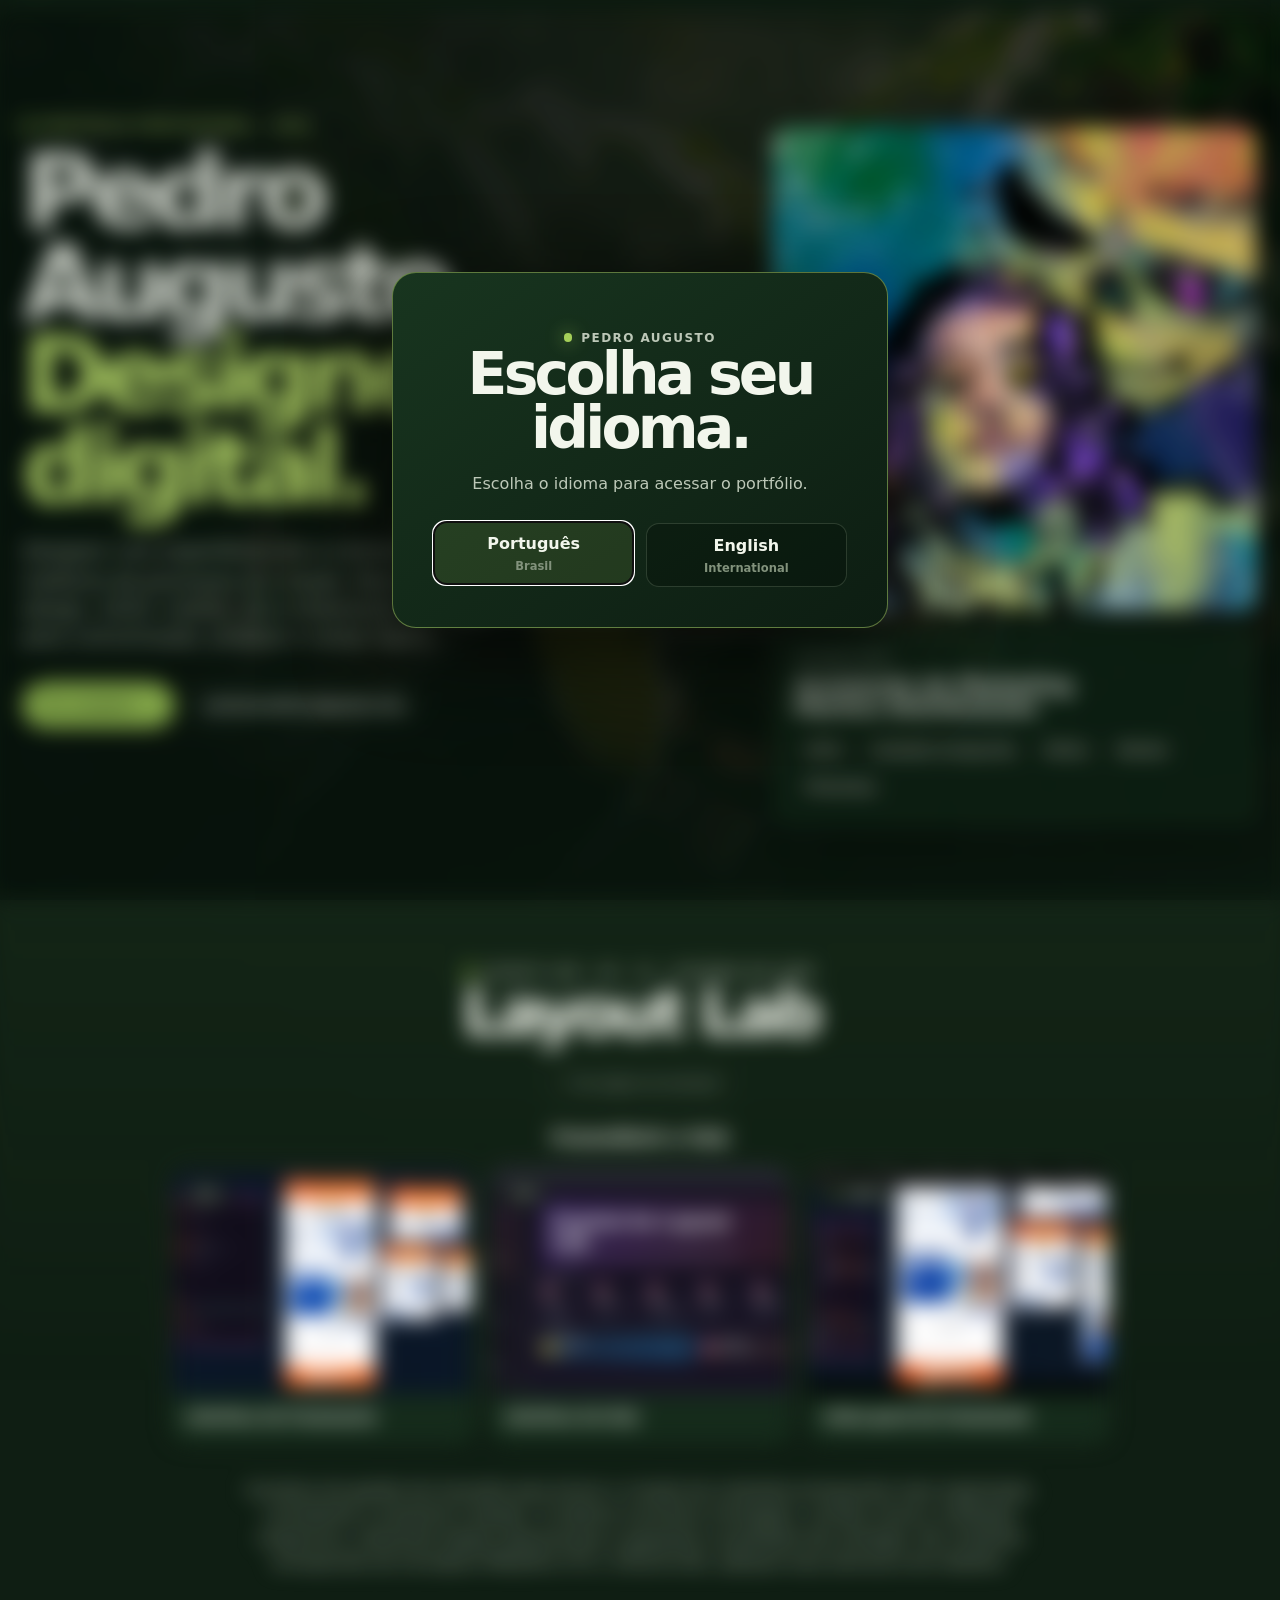
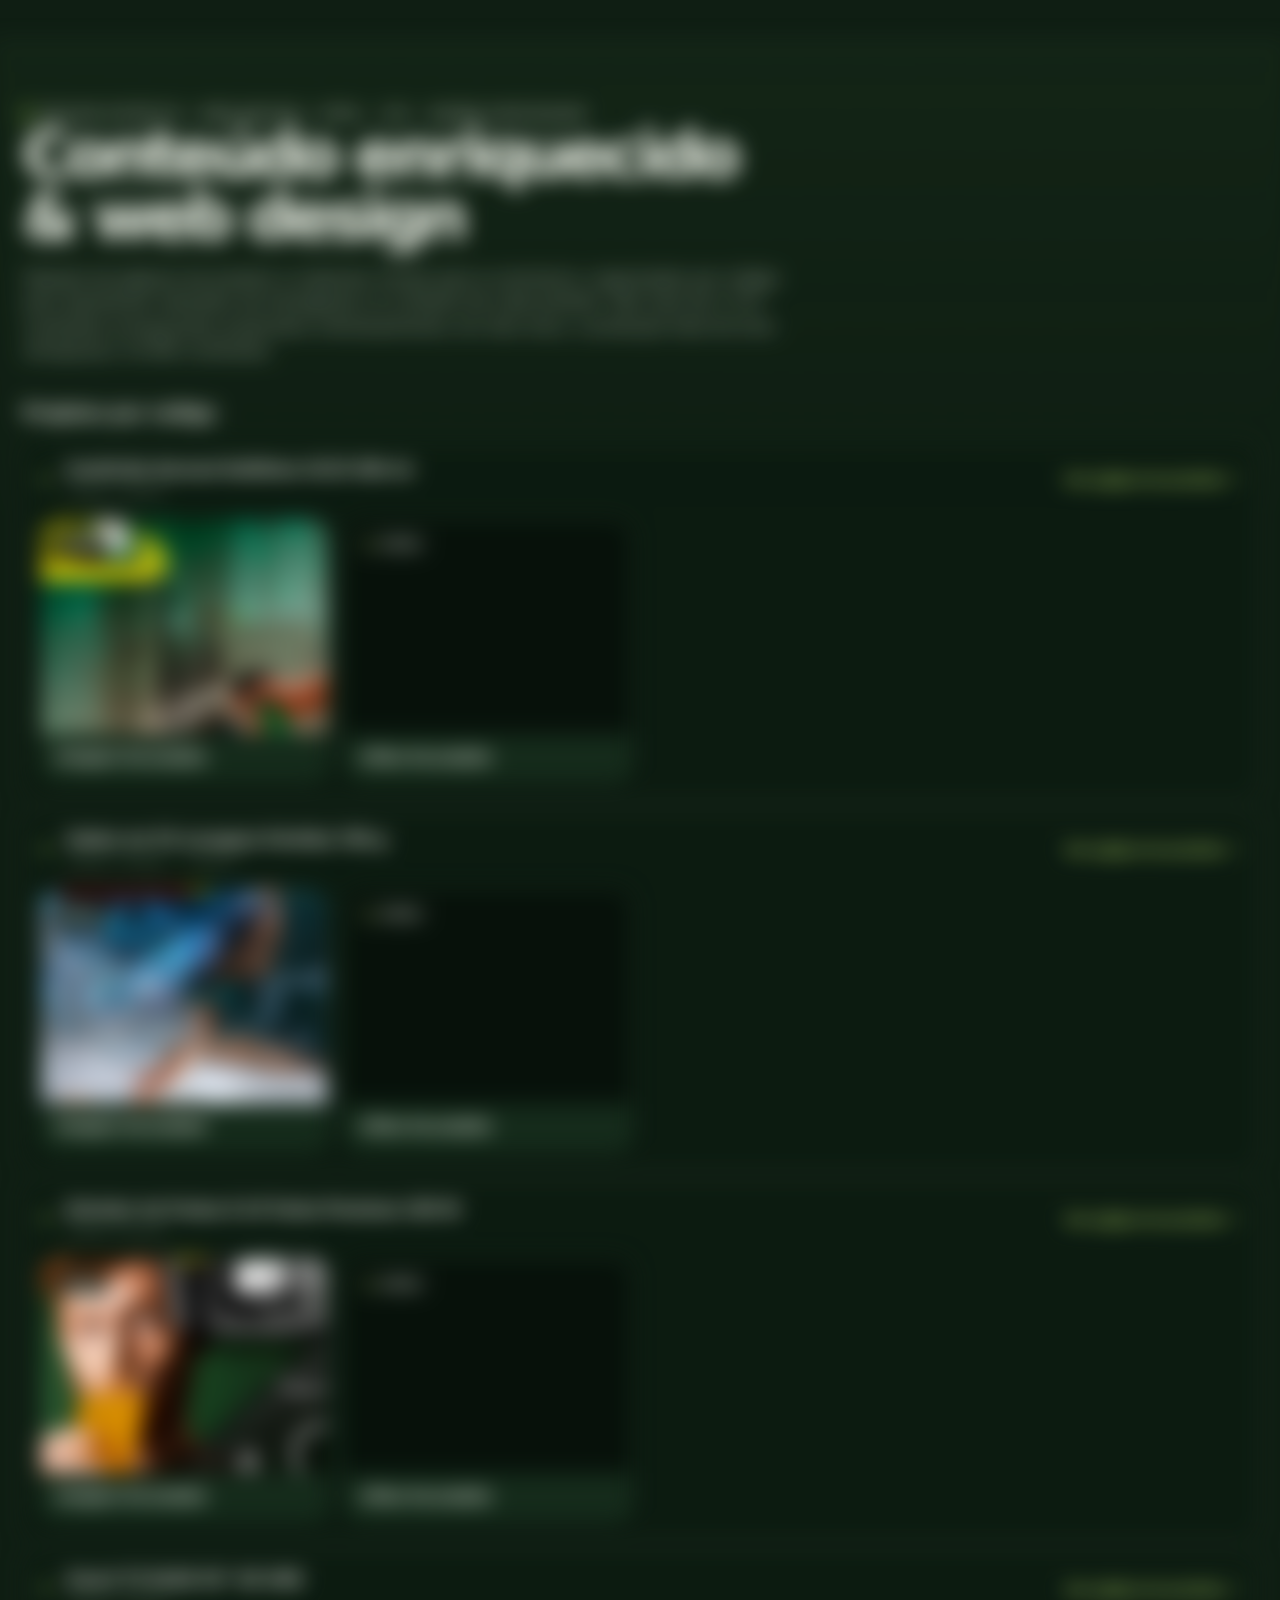
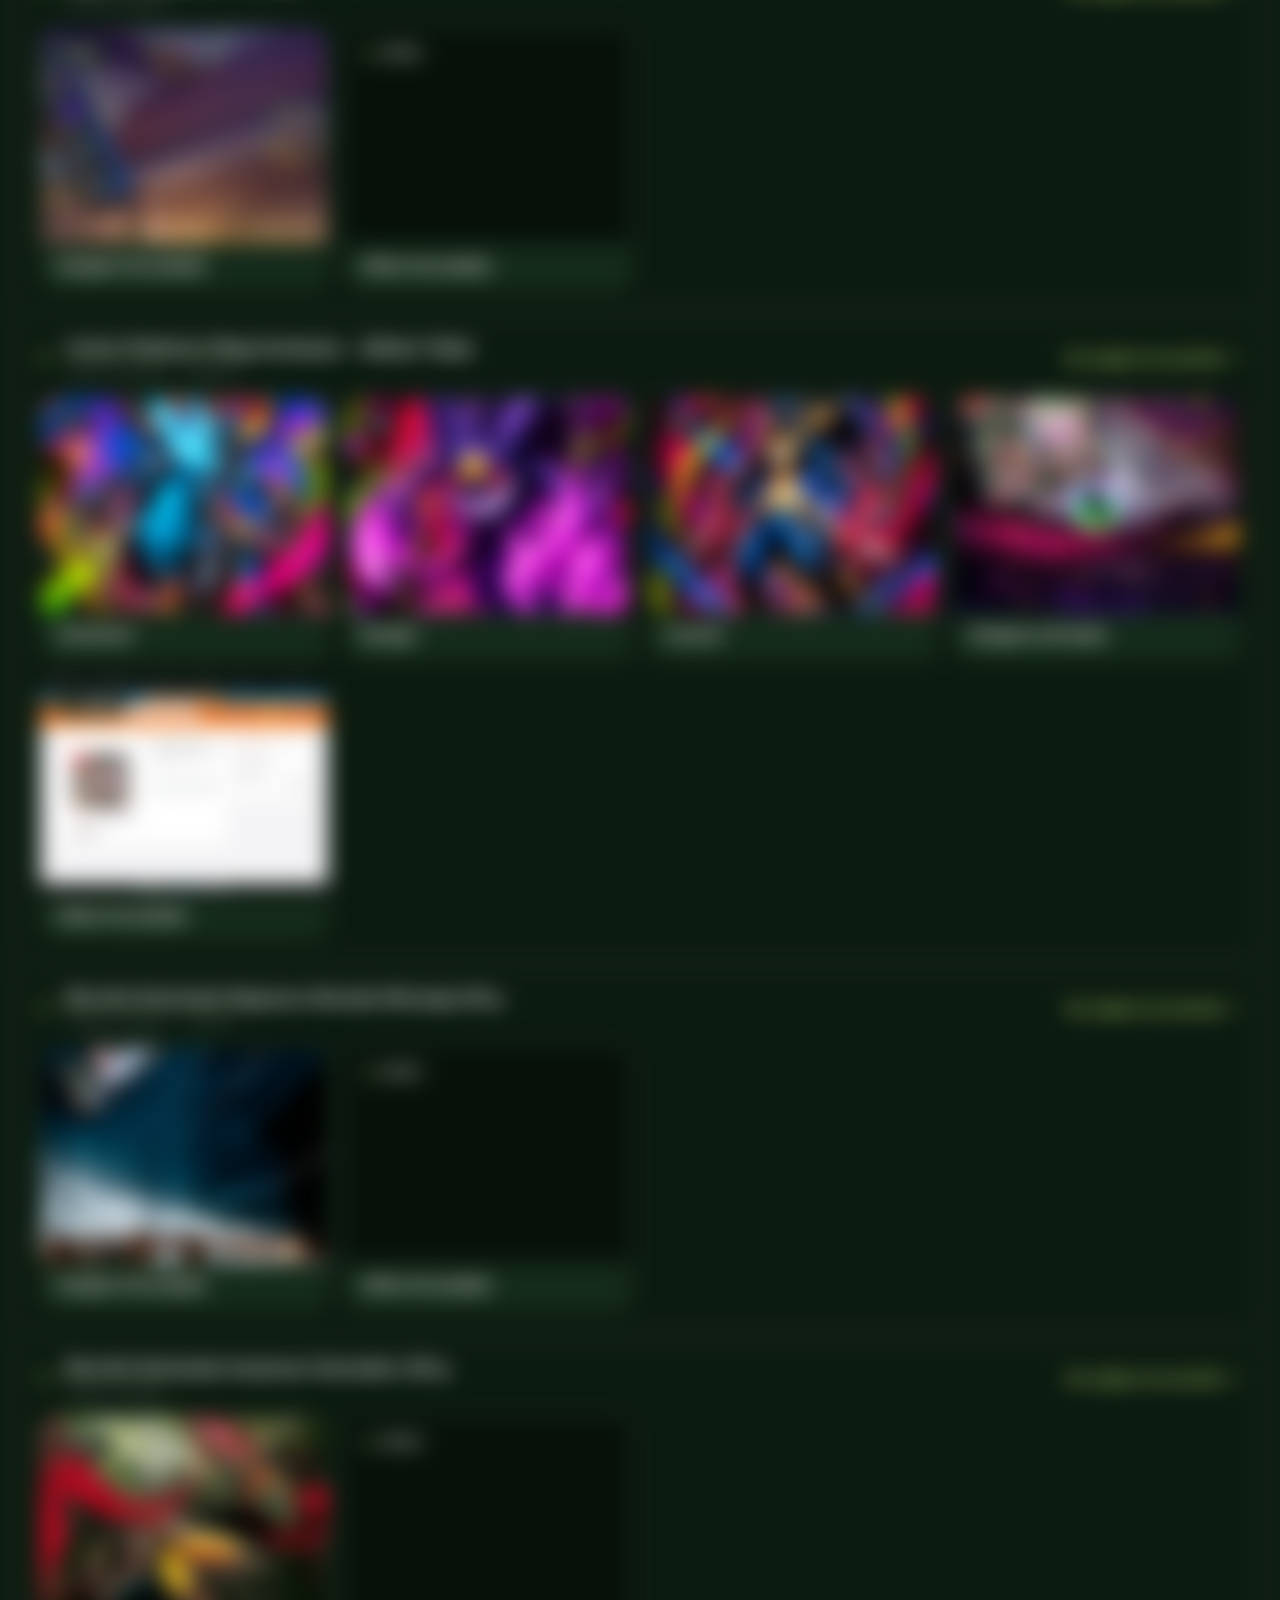
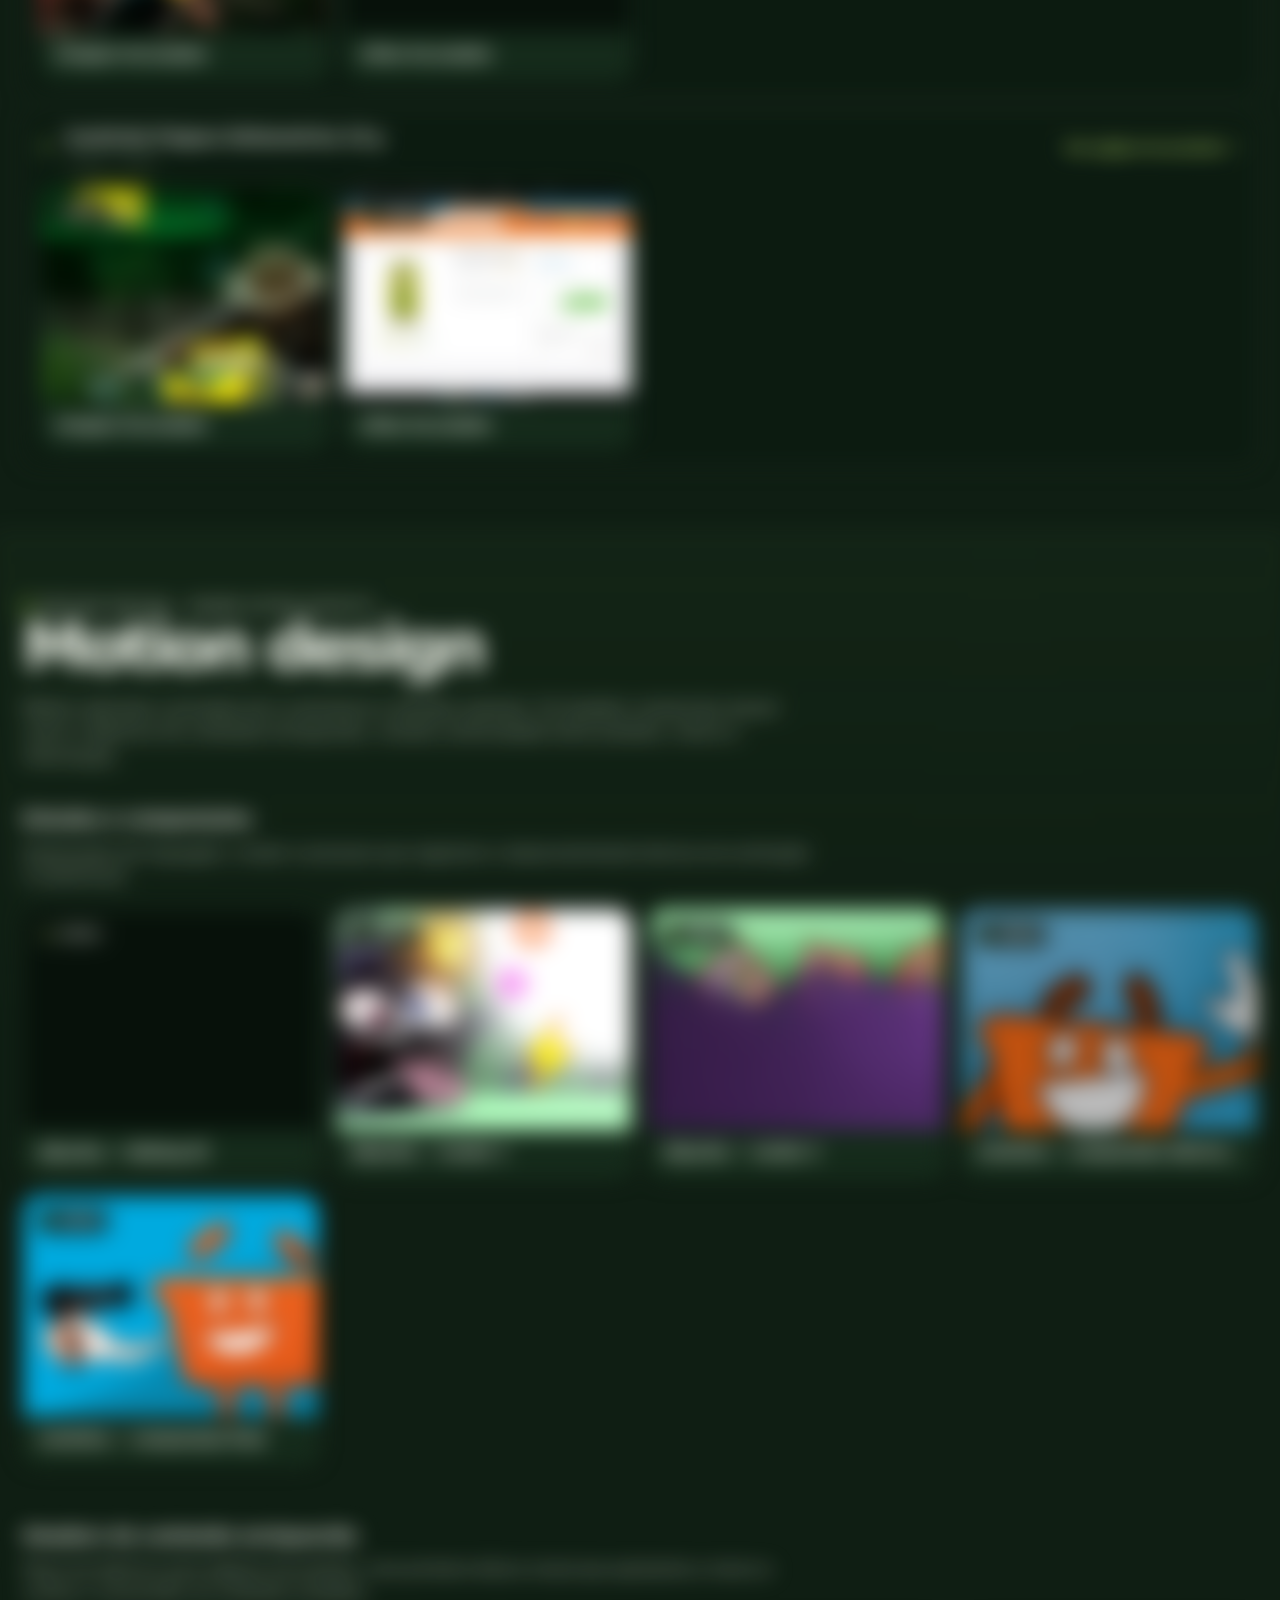
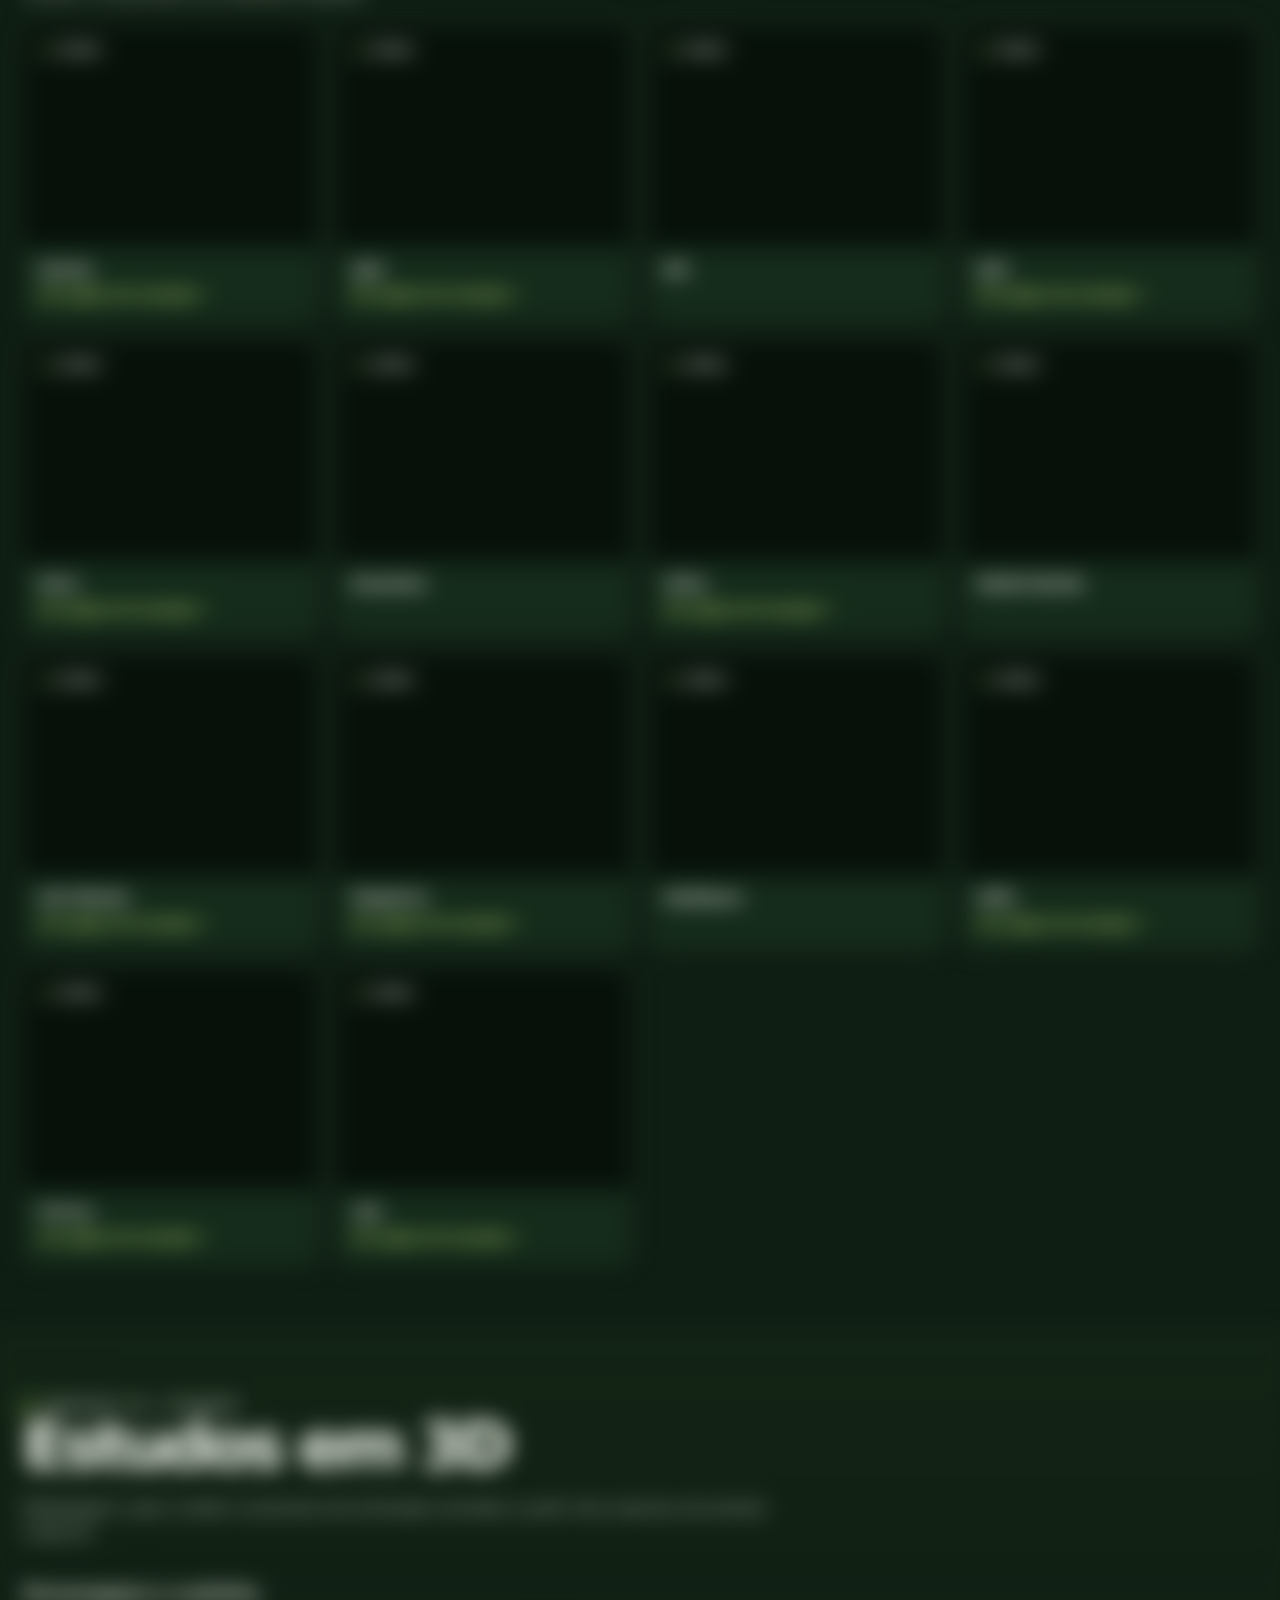
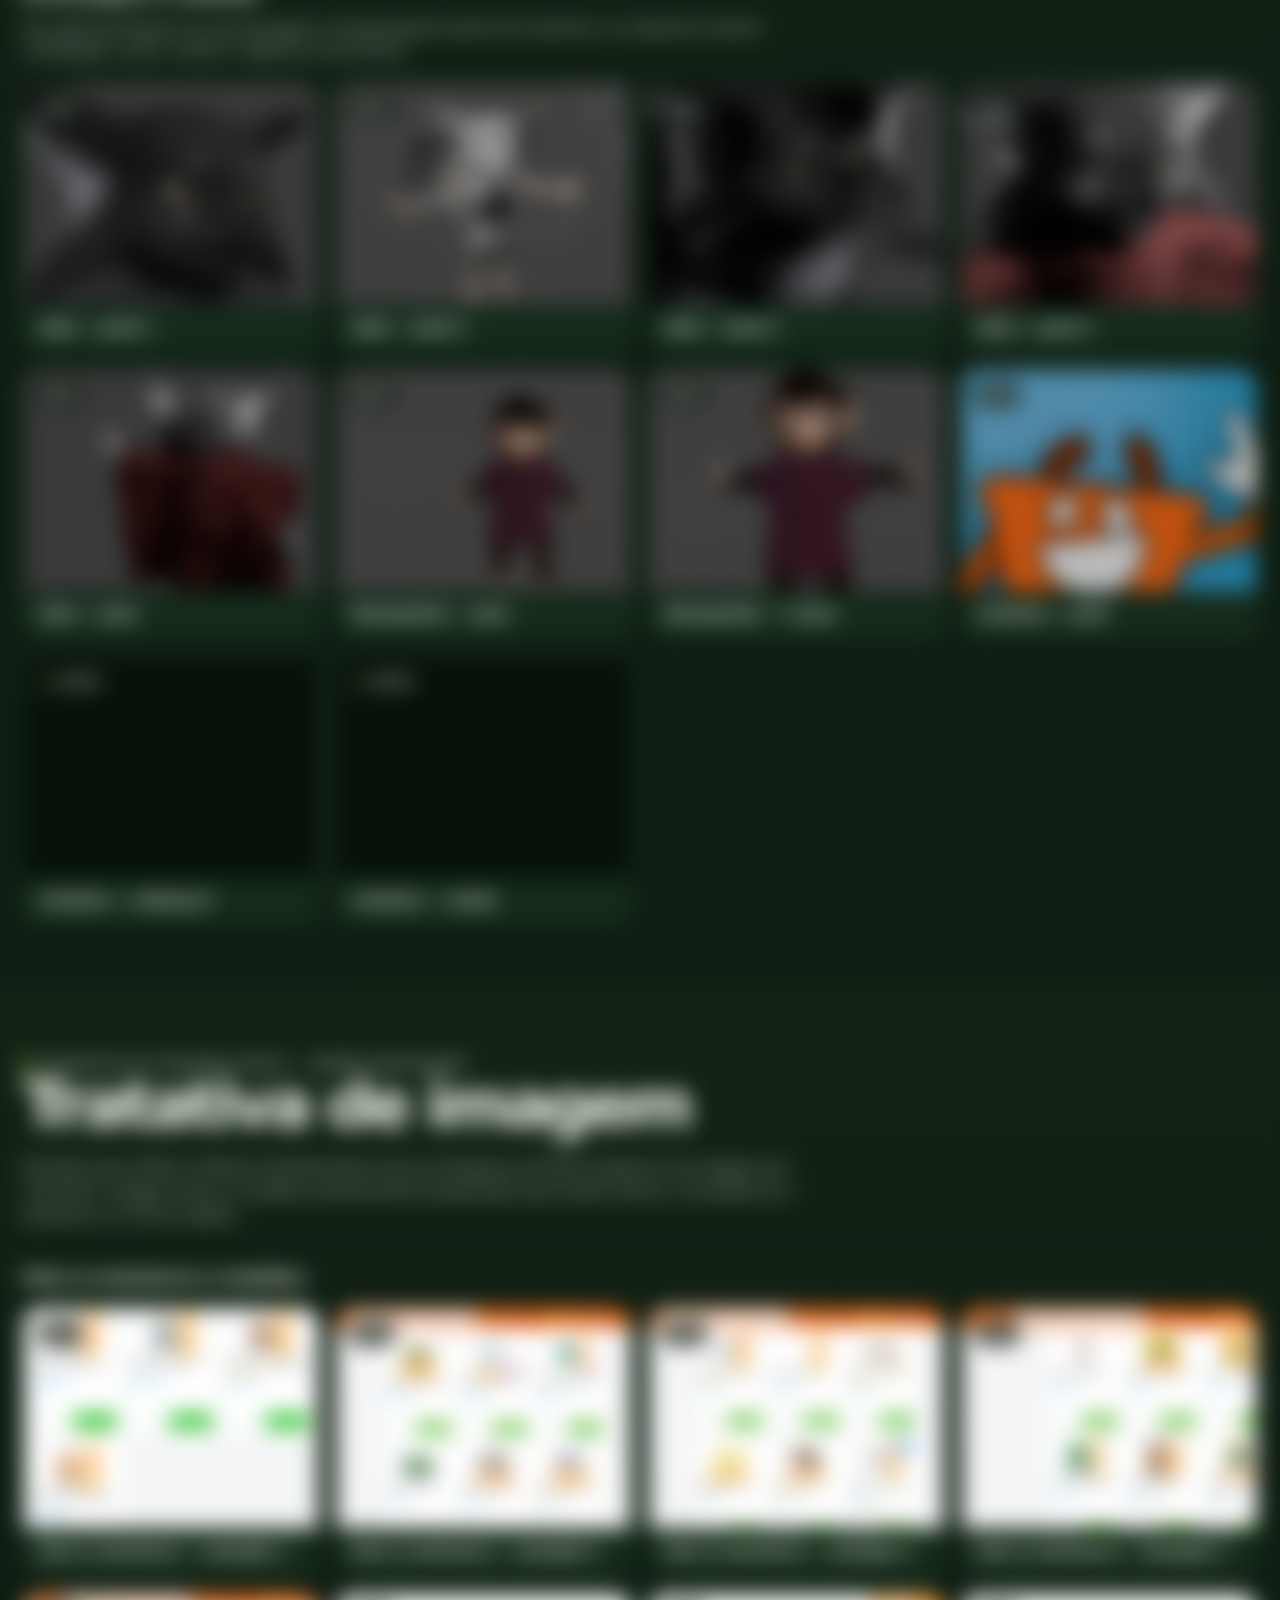
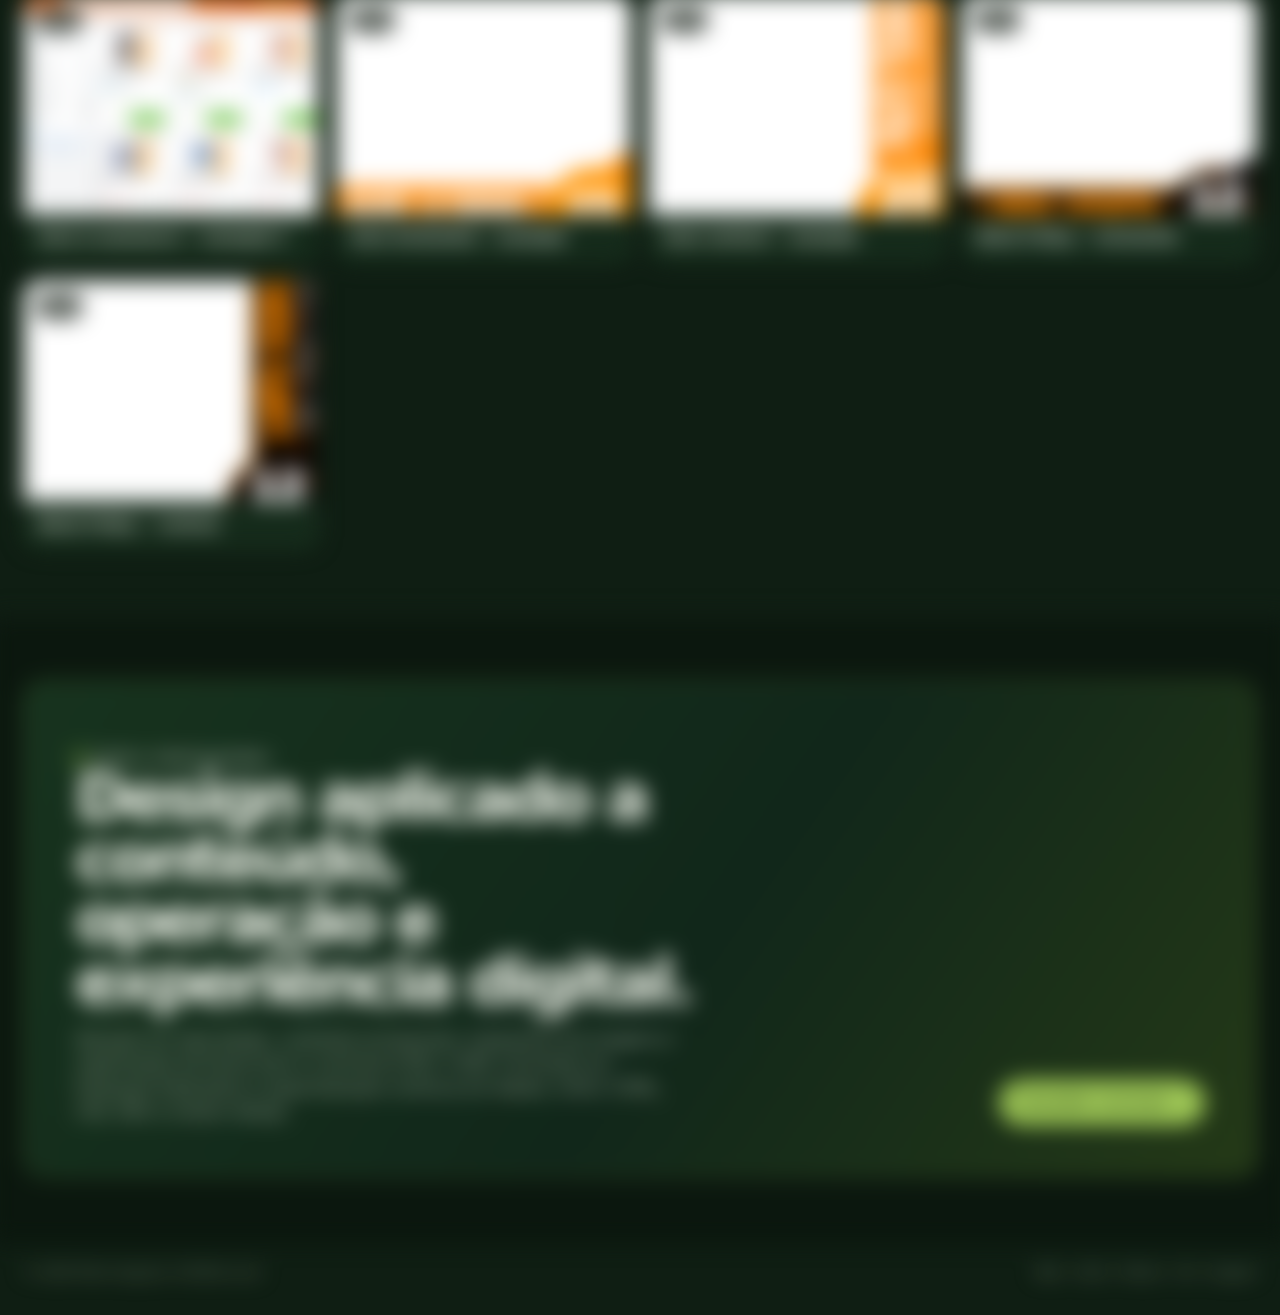
==== commit 5f63e146: "English version" ====
--- a/index.html
+++ b/index.html
@@ -13,7 +13,7 @@
     .shell { width:min(calc(100% - 40px),var(--max)); margin:auto; } .anchor { scroll-margin-top:5.5rem; }
     header { position:sticky; z-index:10; top:0; border-bottom:1px solid transparent; background:rgba(15,30,19,.6); backdrop-filter:blur(14px); } header.is-scrolled { border-color:var(--line); background:rgba(15,30,19,.91); }
     .nav { min-height:4.7rem; display:flex; align-items:center; justify-content:space-between; gap:1rem; } .brand { display:inline-flex; align-items:center; gap:.7rem; color:var(--text); font-size:.9rem; font-weight:800; text-decoration:none; letter-spacing:-.02em; } .brand-mark { display:grid; width:2rem; height:2rem; place-items:center; color:var(--leaf-bright); border:1px solid rgba(165,207,89,.65); border-radius:9px; }
-    .nav-links { display:flex; gap:1.25rem; } .nav-links a { color:var(--muted); text-decoration:none; font-size:.82rem; font-weight:700; } .nav-links a:hover,.nav-links a:focus-visible { color:var(--leaf-bright); }
+    .nav-links { display:flex; align-items:center; gap:1.25rem; } .nav-links a { color:var(--muted); text-decoration:none; font-size:.82rem; font-weight:700; } .nav-links a:hover,.nav-links a:focus-visible { color:var(--leaf-bright); }
     .hero { min-height:41rem; display:grid; align-items:end; padding:6.5rem 0 5rem; background-image:linear-gradient(90deg,rgba(8,19,12,.96) 0%,rgba(8,19,12,.83) 38%,rgba(8,19,12,.30) 100%),linear-gradient(0deg,rgba(15,30,19,.98),transparent 55%),url("assets/media/bg - referÊncia.png"); background-size:cover; background-position:center 51%; } .hero-grid { display:grid; grid-template-columns:minmax(0,1fr) minmax(16rem,.72fr); gap:3rem; align-items:start; }
     .eyebrow { display:flex; align-items:center; gap:.55rem; margin:0 0 .75rem; color:var(--leaf-bright); font-size:.75rem; font-weight:850; letter-spacing:.12em; text-transform:uppercase; } .eyebrow::before { content:""; width:.52rem; height:.52rem; border-radius:50%; background:var(--leaf); box-shadow:0 0 17px rgba(165,207,89,.8); }
     h1 { max-width:11ch; margin:0; font-size:clamp(3.25rem,8vw,7.4rem); line-height:.88; letter-spacing:-.085em; } h1 em { color:var(--leaf-bright); font-style:normal; } .hero p.copy { max-width:41rem; margin:1.55rem 0 0; color:#d4dfce; font-size:clamp(1rem,1.8vw,1.18rem); } .hero-aside { width:min(100%,30rem); display:grid; gap:.7rem; justify-self:end; transform:translateY(.55rem); } .hero-portrait { display:block; width:100%; aspect-ratio:1 / 1; object-fit:cover; object-position:58% 54%; border:1px solid var(--line); border-radius:var(--round); background:#0b170e; box-shadow:0 18px 50px rgba(0,0,0,.28); transition:transform .32s cubic-bezier(.2,.8,.2,1); } .hero-aside:hover .hero-portrait { transform:translateY(-.55rem); } .hero-card { padding:1.35rem; border:1px solid var(--line); border-radius:var(--round); background:rgba(17,37,23,.82); box-shadow:0 18px 50px rgba(0,0,0,.28); } .hero-card p { margin:0; color:var(--muted); font-size:.85rem; } .hero-card strong { display:block; margin:.45rem 0 1rem; font-size:1.34rem; line-height:1.06; letter-spacing:-.04em; }
@@ -22,24 +22,46 @@
     .group + .group { margin-top:3.5rem; } .group-header { display:flex; flex-wrap:wrap; align-items:center; justify-content:space-between; gap:1rem; margin:0 0 1rem; } .group-header h3 { margin:0; font-size:1.13rem; letter-spacing:-.025em; } .group-copy { max-width:49rem; margin:-.35rem 0 1.2rem; color:var(--muted); font-size:.95rem; } .source-link { color:var(--leaf-bright); font-size:.79rem; font-weight:750; text-decoration:none; } .source-link:hover,.source-link:focus-visible { text-decoration:underline; }
     .gallery { display:grid; grid-template-columns:repeat(4,minmax(0,1fr)); gap:1rem; } .media-card { min-width:0; overflow:hidden; border:1px solid var(--line); border-radius:var(--round); background:var(--surface); } .media-preview { position:relative; display:block; width:100%; aspect-ratio:4 / 3; overflow:hidden; padding:0; border:0; color:inherit; background:#07110a; text-align:left; } .media-preview img,.media-preview video { width:100%; height:100%; display:block; object-fit:cover; transition:transform .4s ease,filter .4s ease; } .media-preview:hover img,.media-preview:hover video,.media-preview:focus-visible img,.media-preview:focus-visible video { transform:scale(1.045); filter:brightness(.8); } .media-preview:focus-visible { outline:3px solid var(--leaf-bright); outline-offset:-3px; } .type { position:absolute; top:.75rem; left:.75rem; padding:.26rem .5rem; border:1px solid rgba(255,255,255,.2); border-radius:999px; background:rgba(7,17,10,.78); font-size:.65rem; font-weight:800; letter-spacing:.09em; text-transform:uppercase; } .type.video::before { content:"▶ "; color:var(--leaf-bright); } .media-card-info { padding:.88rem .92rem .98rem; } .media-card-info strong { display:block; overflow:hidden; font-size:.9rem; line-height:1.18; letter-spacing:-.02em; text-overflow:ellipsis; white-space:nowrap; } .media-card-info a { display:inline-block; margin-top:.48rem; color:var(--leaf-bright); font-size:.75rem; font-weight:780; text-decoration:none; } .media-card-info a:hover,.media-card-info a:focus-visible { text-decoration:underline; }
     .product-folders { display:grid; gap:.75rem; } .product-folder { overflow:hidden; border:1px solid var(--line); border-radius:14px; background:rgba(9,24,13,.4); } .product-folder summary { display:flex; align-items:center; justify-content:space-between; gap:1rem; padding:1rem 1.05rem; cursor:pointer; list-style:none; } .product-folder summary::-webkit-details-marker { display:none; } .product-folder summary::before { content:"▸"; color:var(--leaf-bright); font-size:1.08rem; transition:transform .18s ease; } .product-folder[open] summary::before { transform:rotate(90deg); } .product-folder summary:hover { background:rgba(165,207,89,.07); } .product-folder-title { flex:1; min-width:0; } .product-folder-title strong { display:block; font-size:.97rem; letter-spacing:-.02em; } .product-folder-title span { display:block; margin-top:.12rem; color:var(--soft); font-family:ui-monospace,SFMono-Regular,Consolas,monospace; font-size:.73rem; } .product-folder-meta { display:flex; align-items:center; gap:.75rem; font-size:.78rem; white-space:nowrap; } .product-folder-meta a { color:var(--leaf-bright); text-decoration:none; font-weight:760; } .product-folder-meta a:hover,.product-folder-meta a:focus-visible { text-decoration:underline; } .folder-media { padding:0 1rem 1rem; }
-    .layout-lab-section .section-top { display:block; margin-bottom:2.7rem; text-align:center; } .layout-lab-section .eyebrow { justify-content:center; } .layout-lab-section .section-top h2 { margin:0 auto; } .layout-lab-section .section-top .resources { justify-content:center; } .layout-lab-section .group-header { justify-content:center; } .layout-lab-section .gallery { width:min(100%,58rem); grid-template-columns:repeat(3,minmax(0,1fr)); margin:auto; } .section-summary { width:min(100%,49rem); margin:2.2rem auto 0; color:var(--muted); font-size:1rem; text-align:center; }
+    .layout-lab-section .section-top { display:block; margin-bottom:1.25rem; text-align:center; } .layout-lab-section .eyebrow { justify-content:center; } .layout-lab-section .section-top h2 { margin:0 auto; } .layout-lab-section .section-top .resources { justify-content:center; } .layout-lab-section .group-header { justify-content:center; } .layout-lab-section .gallery { width:min(100%,58rem); grid-template-columns:repeat(3,minmax(0,1fr)); margin:auto; } .section-summary { width:min(100%,49rem); margin:2.2rem auto 0; color:var(--muted); font-size:1rem; text-align:center; }
     .resources { display:flex; flex-wrap:wrap; gap:.6rem; margin-top:1.2rem; } .resource { display:inline-flex; align-items:center; gap:.45rem; padding:.6rem .75rem; border:1px solid var(--line); border-radius:10px; color:var(--muted); font-size:.78rem; text-decoration:none; } .resource:hover,.resource:focus-visible { color:var(--text); border-color:var(--leaf); }
     .resume { padding:clamp(3.25rem,5vw,5rem) 0; border-top:1px solid var(--line); background:#0b170e; } .resume-box { display:grid; grid-template-columns:minmax(0,1fr) auto; gap:2rem; align-items:end; padding:clamp(1.6rem,5vw,3.2rem); border:1px solid rgba(165,207,89,.5); border-radius:calc(var(--round) + 4px); background:linear-gradient(125deg,#17331e,#11271a 55%,#243917); } .resume-box h2 { max-width:14ch; margin:0; font-size:clamp(2.1rem,5vw,4rem); line-height:.94; letter-spacing:-.07em; } .resume-box p { max-width:38rem; margin:1rem 0 0; color:var(--muted); }
     footer { padding:1.35rem 0 2rem; color:var(--soft); font-size:.78rem; } footer .shell { display:flex; justify-content:space-between; gap:1rem; }
     dialog { width:min(1000px,calc(100% - 30px)); overflow:hidden; padding:0; border:1px solid rgba(219,239,206,.23); border-radius:var(--round); color:var(--text); background:#0b170e; box-shadow:0 25px 90px rgba(0,0,0,.76); } dialog::backdrop { background:rgba(2,8,4,.86); backdrop-filter:blur(5px); } .dialog-media { max-height:min(69vh,720px); background:#020703; } .dialog-media img,.dialog-media video { display:block; width:100%; max-height:inherit; object-fit:contain; } .dialog-info { display:flex; flex-wrap:wrap; justify-content:space-between; gap:1rem; align-items:center; padding:1rem 1.15rem 1.15rem; } .dialog-info strong { display:block; font-size:1rem; } .dialog-info span { color:var(--muted); font-size:.8rem; } .dialog-actions { display:flex; align-items:center; gap:.6rem; } .close { display:grid; width:2.65rem; height:2.65rem; place-items:center; border:1px solid var(--line); border-radius:50%; color:var(--text); background:transparent; font-size:1.25rem; } .close:hover,.close:focus-visible { color:var(--leaf-bright); border-color:var(--leaf); }
     @media (max-width:900px) { .gallery { grid-template-columns:repeat(3,minmax(0,1fr)); } } @media (max-width:700px) { .shell { width:min(calc(100% - 28px),var(--max)); } .nav { min-height:4.2rem; } .nav-links { gap:.8rem; } .nav-links a:nth-child(2),.nav-links a:nth-child(3) { display:none; } .hero { min-height:43rem; padding-top:5.5rem; background-position:61% center; } .hero-grid,.section-top,.resume-box { grid-template-columns:1fr; gap:1.6rem; } .hero-aside { width:100%; justify-self:stretch; transform:translateY(.45rem); } .hero-portrait { aspect-ratio:3 / 2; } .section-top { margin-bottom:1.6rem; } .gallery,.layout-lab-section .gallery { grid-template-columns:repeat(2,minmax(0,1fr)); gap:.7rem; } .media-card-info { padding:.72rem; } .resume-box .button { justify-self:start; } footer .shell { display:block; } footer span + span { display:block; margin-top:.3rem; } } @media (max-width:390px) { .gallery,.layout-lab-section .gallery { grid-template-columns:1fr; } }
   </style>
+  <style>
+    #site-content { min-height:100vh; transition:filter .32s ease,transform .32s ease; }
+    body.language-select-open { overflow:hidden; }
+    body.language-select-open #site-content { filter:blur(11px); transform:scale(1.012); pointer-events:none; user-select:none; }
+    .language-gate { position:fixed; z-index:100; inset:0; display:grid; place-items:center; padding:1.5rem; background:rgba(3,12,6,.18); }
+    .language-gate[hidden] { display:none; }
+    .language-panel { width:min(31rem,100%); padding:clamp(1.6rem,5vw,2.5rem); border:1px solid rgba(200,236,114,.42); border-radius:calc(var(--round) + 6px); background:linear-gradient(145deg,#18351f,#0d1d12); box-shadow:0 30px 90px rgba(0,0,0,.62); text-align:center; }
+    .language-panel .eyebrow { justify-content:center; }
+    .language-panel h2 { max-width:11ch; margin:0 auto; font-size:clamp(2rem,7vw,3.65rem); line-height:.94; letter-spacing:-.065em; }
+    .language-panel > p { max-width:28rem; margin:1rem auto 0; color:var(--muted); }
+    .language-options { display:grid; grid-template-columns:repeat(2,minmax(0,1fr)); gap:.7rem; margin-top:1.7rem; }
+    .language-option { min-height:4rem; border:1px solid var(--line); border-radius:13px; color:var(--text); background:rgba(5,15,8,.35); font-weight:800; transition:transform .18s,border-color .18s,background .18s; }
+    .language-option:hover,.language-option:focus-visible { transform:translateY(-2px); border-color:var(--leaf); background:rgba(165,207,89,.12); }
+    .language-option span { display:block; margin-top:.14rem; color:var(--soft); font-size:.72rem; font-weight:650; }
+    .language-switch { min-height:2.2rem; padding:.35rem .62rem; border:1px solid var(--line); border-radius:999px; color:var(--muted); background:transparent; font-size:.71rem; font-weight:800; }
+    .language-switch:hover,.language-switch:focus-visible { color:var(--leaf-bright); border-color:var(--leaf); }
+    @media (max-width:700px) { .language-options { grid-template-columns:1fr; } }
+  </style>
 </head>
-<body>
-  <header id="top"><nav class="nav shell" aria-label="Navegação principal"><a class="brand" href="#top"><span class="brand-mark">P</span>Pedro Augusto</a><div class="nav-links"><a href="#layout-lab">Lab</a><a href="#estatico">Web</a><a href="#motion">Motion</a><a href="#tresd">3D</a><a href="#tratativa">Imagem</a></div></nav></header>
-  <main>
-    <section class="hero"><div class="shell hero-grid"><div><p class="eyebrow">Portfólio profissional · 2026</p><h1>Pedro Augusto.<br><em>Designer digital.</em></h1><p class="copy">Designer com experiência em e-commerce, conteúdo digital e melhoria de processos de criação. Reúno aqui projetos de web design, UX/UI, motion, 3D e tratamento de imagens desenvolvidos para comunicação, produto e varejo digital.</p><div class="actions"><a class="button button-primary" href="#layout-lab">Ver projetos <span aria-hidden="true">↓</span></a><a class="button" href="mailto:cactusrustinc@gmail.com">cactusrustinc@gmail.com</a></div></div><div class="hero-aside"><img class="hero-portrait" src="assets/media/Pedro Augusto.jpg" alt="Retrato abstrato de Pedro Augusto"><aside class="hero-card"><p>Atuação atual</p><strong>Assistente de Marketing<br>Martins Distribuições</strong><div class="tags"><span class="tag">UX/UI</span><span class="tag">Conteúdo enriquecido</span><span class="tag">Motion</span><span class="tag">Blender</span><span class="tag">Photoshop</span></div></aside></div></div></section>
-    <div id="catalog"></div>
-    <section class="resume anchor" id="curriculo"><div class="shell resume-box"><div><p class="eyebrow">Perfil profissional</p><h2>Design aplicado a conteúdo, operação e experiência digital.</h2><p>Atuação em web design, conteúdo enriquecido, tratamento de imagens e organização de fluxos para e-commerce B2C e B2B. Formação em Produção Publicitária e especialização contínua em Adobe, UX/UI, HTML, CSS, SEO e motion design.</p></div><a class="button button-primary" href="assets/media/Pedro%20Augusto%20-%20Curr%C3%ADculo.pdf" target="_blank" rel="noreferrer">Consultar currículo <span aria-hidden="true">↗</span></a></div></section>
-  </main>
-  <footer><div class="shell"><span>© 2026 Pedro Augusto. Portfólio local.</span><span>Web · UX/UI · Motion · 3D · Imagem</span></div></footer>
-  <dialog id="viewer" aria-labelledby="viewer-title"><div class="dialog-media" id="viewer-media"></div><div class="dialog-info"><div><strong id="viewer-title">Arquivo</strong><span id="viewer-type">Mídia do portfólio</span></div><div class="dialog-actions"><button class="close" type="button" id="viewer-close" aria-label="Fechar visualização">×</button></div></div></dialog>
-  <script>
+<body class="language-select-open">
+  <div id="site-content" aria-hidden="true"></div>
+  <section class="language-gate" id="language-gate" role="dialog" aria-modal="true" aria-labelledby="language-title">
+    <div class="language-panel">
+      <p class="eyebrow">Pedro Augusto</p>
+      <h2 id="language-title">Escolha seu idioma.</h2>
+      <p>Escolha o idioma para acessar o portfólio.</p>
+      <div class="language-options">
+        <button class="language-option" type="button" data-language="pt">Português<span>Brasil</span></button>
+        <button class="language-option" type="button" data-language="en">English<span>International</span></button>
+      </div>
+    </div>
+  </section>
+  <script type="application/x-portfolio-reference">
     const base = 'assets/media/';
     const files = (folder, entries) => entries.map(([title, file, link, poster]) => ({ title, file: folder + '/' + file, link, poster }));
     const designFolder = 'Design Estático Web Design -  HTML CSS Adobe Photoshop';
@@ -76,5 +98,6 @@
     document.addEventListener('click', event => { const trigger = event.target.closest('.media-preview'); if (!trigger) return; const source = trigger.dataset.file, video = trigger.dataset.kind.startsWith('Vídeo'); media.innerHTML = video ? `<video controls autoplay playsinline src="${source}"></video>` : `<img src="${source}" alt="${trigger.dataset.title}">`; title.textContent = trigger.dataset.title; type.textContent = trigger.dataset.kind; viewer.showModal(); });
     document.querySelector('#viewer-close').addEventListener('click', () => viewer.close()); viewer.addEventListener('close', () => { media.innerHTML = ''; }); viewer.addEventListener('click', event => { if (event.target === viewer) viewer.close(); });
   </script>
+  <script src="app.js"></script>
 </body>
 </html>
